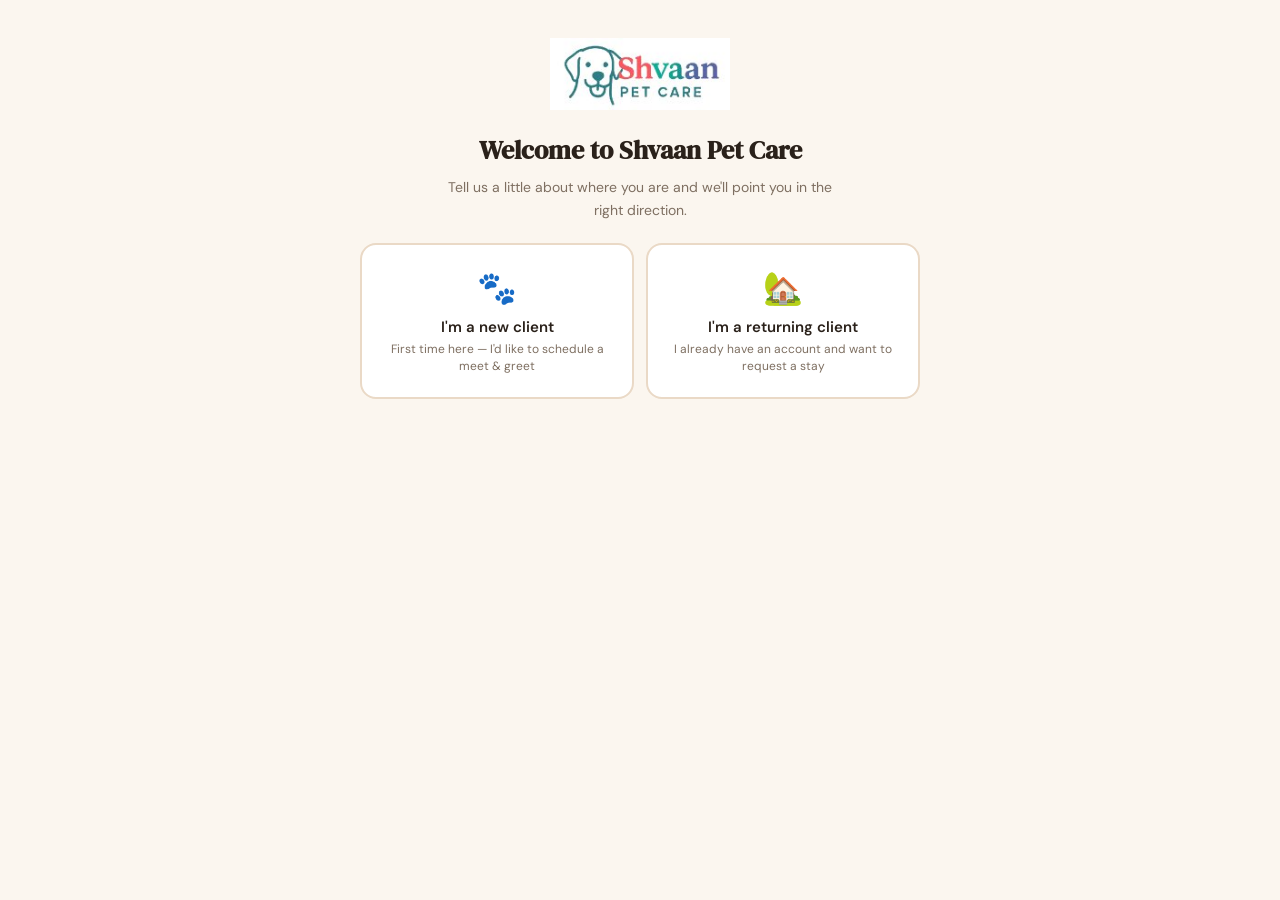
==== index.html @ 70e24903 "Add files via upload" ====
<!DOCTYPE html>
<html lang="en">
<head>
<meta charset="UTF-8">
<meta name="viewport" content="width=device-width, initial-scale=1.0, viewport-fit=cover">
<title>Get Started — Shvaan Pet Care</title>
<link rel="preconnect" href="https://fonts.googleapis.com">
<link rel="preconnect" href="https://fonts.gstatic.com" crossorigin>
<link href="https://fonts.googleapis.com/css2?family=DM+Serif+Display&family=DM+Sans:wght@300;400;500;600&display=swap" rel="stylesheet">
<style>
*,*::before,*::after{box-sizing:border-box;margin:0;padding:0}
:root{--cream:#FBF6EF;--crm:#F5ECE0;--crd:#EAD9C6;--br:#E07B2E;--bd:#C25E18;--ink:#2A211A;--inm:#4F4339;--inl:#7E6F61;--inf:#B3A595;--wh:#FFF;--dng:#D9534F;--fo:#2E8B82;--teal:#2E8B82;--teal-pale:#EAF4F3}
html{font-size:16px;-webkit-text-size-adjust:100%}
body{font-family:'DM Sans',sans-serif;background:var(--cream);color:var(--ink);line-height:1.6;min-height:100vh;padding:20px 16px 60px}
.wrap{max-width:560px;margin:0 auto}
.hero{text-align:center;padding:18px 0 22px}
.hero img{height:72px;width:auto;max-width:80%;object-fit:contain;margin-bottom:12px}
.hero h1{font-family:'DM Serif Display',serif;font-size:26px;color:var(--ink)}
.hero p{font-size:14px;color:var(--inl);margin-top:5px;max-width:400px;margin-left:auto;margin-right:auto}

/* path chooser */
.path-chooser{display:grid;grid-template-columns:1fr 1fr;gap:12px;margin-bottom:24px}
.path-btn{background:var(--wh);border:2px solid var(--crd);border-radius:16px;padding:22px 16px;cursor:pointer;text-align:center;font-family:'DM Sans',sans-serif;transition:border-color .15s,box-shadow .15s}
.path-btn:hover,.path-btn.active{border-color:var(--br);box-shadow:0 0 0 3px rgba(224,123,46,.15)}
.path-btn .pb-ico{font-size:32px;margin-bottom:8px}
.path-btn .pb-title{font-size:15px;font-weight:600;color:var(--ink);margin-bottom:4px}
.path-btn .pb-sub{font-size:12px;color:var(--inl);line-height:1.4}
@media(max-width:420px){.path-chooser{grid-template-columns:1fr}}

.panel{display:none}.panel.on{display:block}

/* notice box */
.notice{background:var(--teal-pale);border:1.5px solid var(--teal);border-radius:12px;padding:14px 16px;font-size:13px;color:var(--ink);margin-bottom:18px;line-height:1.5}
.notice strong{color:var(--teal)}
.notice a{color:var(--teal);font-weight:600}

.card{background:var(--wh);border:1px solid var(--crd);border-radius:20px;padding:22px;box-shadow:0 4px 16px rgba(42,33,26,.08);margin-bottom:14px}
.fd{display:flex;flex-direction:column;gap:5px;margin-bottom:14px}
.fd label{font-size:12px;font-weight:600;color:var(--inm)}
.req{color:var(--dng)}
.fd input,.fd select,.fd textarea{height:46px;padding:0 13px;border:1.5px solid var(--crd);border-radius:10px;background:var(--cream);color:var(--ink);font-size:16px;font-family:'DM Sans',sans-serif;outline:none;width:100%;-webkit-appearance:none}
.fd textarea{height:auto;padding:11px 13px;resize:vertical}
.fd input:focus,.fd select:focus,.fd textarea:focus{border-color:var(--br);box-shadow:0 0 0 3px rgba(224,123,46,.13);background:var(--wh)}
.g2{display:grid;grid-template-columns:1fr 1fr;gap:12px}
@media(max-width:480px){.g2{grid-template-columns:1fr}}
.btn{width:100%;height:50px;border:none;border-radius:12px;background:var(--br);color:#fff;font-size:16px;font-weight:600;font-family:'DM Sans',sans-serif;cursor:pointer;display:flex;align-items:center;justify-content:center;gap:8px}
.btn:active{background:var(--bd)}
.btn:disabled{opacity:.6}
.btn-teal{background:var(--teal)}
.btn-teal:active{background:#236b63}
.note{font-size:12px;color:var(--inf);text-align:center;margin-top:14px;line-height:1.5}
.ok{text-align:center;padding:40px 20px}
.ok .em{font-size:54px;margin-bottom:14px}
.ok h2{font-family:'DM Serif Display',serif;font-size:24px;color:var(--ink);margin-bottom:8px}
.ok p{font-size:14px;color:var(--inl);margin-bottom:20px}
.err{background:#FBEDEC;color:var(--dng);border:1px solid #EAB0AC;border-radius:10px;padding:10px 13px;font-size:13px;margin-bottom:14px;display:none}
.sec-title{font-size:11px;font-weight:600;text-transform:uppercase;letter-spacing:.06em;color:var(--inf);margin-bottom:12px}
.seg{display:flex;background:var(--crm);border:1.5px solid var(--crd);border-radius:14px;padding:4px;gap:4px;margin-bottom:14px}
.seg button{flex:1;padding:11px;border:none;background:none;border-radius:9px;font-size:15px;font-weight:500;color:var(--inl);cursor:pointer;font-family:'DM Sans',sans-serif}
.seg button.on{background:var(--wh);color:var(--bd);font-weight:600;box-shadow:0 1px 4px rgba(42,33,26,.1)}
.breed-wrap{position:relative}
.breed-dd{position:absolute;top:calc(100% + 4px);left:0;right:0;background:var(--wh);border:1.5px solid var(--crd);border-radius:10px;box-shadow:0 4px 16px rgba(42,33,26,.12);z-index:100;max-height:220px;overflow-y:auto;display:none}
.breed-opt{padding:10px 13px;font-size:15px;cursor:pointer;color:var(--ink)}
.breed-opt:hover,.breed-opt.focused{background:var(--crm);color:var(--bd)}
.back-link{display:inline-block;font-size:13px;color:var(--inl);margin-bottom:16px;cursor:pointer;text-decoration:none}
.back-link:hover{color:var(--br)}
</style>
</head>
<body>
<div class="wrap">
  <div class="hero">
    <a href="index.html"><img src="[data-uri]" alt="Shvaan Pet Care"></a>
    <h1>Welcome to Shvaan Pet Care</h1>
    <p>Tell us a little about where you are and we'll point you in the right direction.</p>
  </div>

  <!-- ── step 1: path chooser ── -->
  <div id="step-choose">
    <div class="path-chooser">
      <button class="path-btn" onclick="choosePath('new')">
        <div class="pb-ico">🐾</div>
        <div class="pb-title">I'm a new client</div>
        <div class="pb-sub">First time here — I'd like to schedule a meet &amp; greet</div>
      </button>
      <button class="path-btn" onclick="choosePath('returning')">
        <div class="pb-ico">🏡</div>
        <div class="pb-title">I'm a returning client</div>
        <div class="pb-sub">I already have an account and want to request a stay</div>
      </button>
    </div>
  </div>

  <!-- ── path A: new client → meet & greet form ── -->
  <div class="panel" id="panel-new">
    <a class="back-link" onclick="goBack()">← Back</a>
    <div class="card" id="mg-form-card">
      <div class="notice">
        <strong>👋 Great — let's set up a meet &amp; greet!</strong><br>
        A meet &amp; greet is a short, free visit where we get to know your dog, you can see our space, and we can make sure it's a great fit. We'll reach out within 24 hours to confirm a time.
      </div>
      <div class="err" id="mg-err"></div>
      <div class="sec-title">About Your Dog</div>
      <div class="g2">
        <div class="fd"><label>Dog's name <span class="req">*</span></label><input id="mg-dog" placeholder="Buddy"></div>
        <div class="fd"><label>Breed</label><div class="breed-wrap"><input id="mg-breed" placeholder="e.g. Golden Retriever" autocomplete="off" oninput="filterBreeds(this,'mg-breed-dd')" onkeydown="breedKey(event,'mg-breed-dd','mg-breed')"><div class="breed-dd" id="mg-breed-dd"></div></div></div>
      </div>
      <div class="g2">
        <div class="fd"><label>Age</label><input id="mg-age" placeholder="3 years"></div>
        <div class="fd"><label>Size</label>
          <select id="mg-size"><option value="">Select…</option><option>Small (under 20 lbs)</option><option>Medium (20–50 lbs)</option><option>Large (50–90 lbs)</option><option>Extra large (90+ lbs)</option></select>
        </div>
      </div>
      <div class="fd"><label>Temperament / anything we should know</label><textarea id="mg-temp" rows="2" placeholder="e.g. Friendly with other dogs, nervous around strangers, pulls on lead…"></textarea></div>
      <div class="sec-title">Your Contact Details</div>
      <div class="fd"><label>Your name <span class="req">*</span></label><input id="mg-owner" placeholder="Sarah Johnson"></div>
      <div class="g2">
        <div class="fd"><label>Phone <span class="req">*</span></label><input id="mg-phone" type="tel" placeholder="(512) 555-0000"></div>
        <div class="fd"><label>Email <span class="req">*</span></label><input id="mg-email" type="email" placeholder="you@email.com"></div>
      </div>
      <div class="sec-title">Service Interest</div>
      <div class="seg"><button type="button" class="on" id="mg-seg-boarding" onclick="setMgSvc('boarding')">🏡 Boarding</button><button type="button" id="mg-seg-daycare" onclick="setMgSvc('daycare')">☀️ Day Care</button><button type="button" id="mg-seg-both" onclick="setMgSvc('both')">Both</button></div>
      <div class="fd"><label>Anything else you'd like us to know?</label><textarea id="mg-notes" rows="2" placeholder="Medications, dietary needs, previous boarding experience…"></textarea></div>
      <button class="btn" id="mg-submit" onclick="submitMG()">
        <svg viewBox="0 0 24 24" fill="none" stroke="currentColor" stroke-width="2" style="width:18px;height:18px"><path d="M22 2L11 13M22 2l-7 20-4-9-9-4 20-7z"/></svg>
        Request Meet &amp; Greet
      </button>
      <div class="note">We'll be in touch within 24 hours to confirm a time. No commitment required.</div>
    </div>
    <div class="card ok" id="mg-ok" style="display:none">
      <div class="em">🐾</div>
      <h2>Meet &amp; greet requested!</h2>
      <p>Thanks! We've received your request and will reach out within 24 hours to arrange a time. We can't wait to meet your pup.</p>
      <a class="btn" href="index.html" style="text-decoration:none">Back to home</a>
    </div>
  </div>

  <!-- ── path B: returning client → login gate ── -->
  <div class="panel" id="panel-returning">
    <a class="back-link" onclick="goBack()">← Back</a>
    <div class="card">
      <div class="notice">
        <strong>🔒 Reservations are made through the client portal.</strong><br>
        Log in to your account to request boarding or day care. If you don't have a dog profile set up yet, you'll need to <strong>add your dog first</strong> before submitting a reservation request — this ensures we have everything we need to take great care of your pup.
      </div>
      <a class="btn btn-teal" href="app.html" style="text-decoration:none;margin-bottom:12px">
        <svg viewBox="0 0 24 24" fill="none" stroke="currentColor" stroke-width="2" style="width:18px;height:18px"><path d="M15 3h4a2 2 0 0 1 2 2v14a2 2 0 0 1-2 2h-4"/><polyline points="10 17 15 12 10 7"/><line x1="15" y1="12" x2="3" y2="12"/></svg>
        Log In to Client Portal
      </a>
      <div class="note">Once logged in: go to <strong>Dogs</strong> to add or check your dog's profile, then visit <strong>Reservations</strong> to submit a request.</div>
    </div>
    <div class="card" style="background:var(--crm);border-color:var(--crd)">
      <div style="font-size:13px;color:var(--inl);line-height:1.6">
        <strong style="display:block;margin-bottom:6px;color:var(--inm)">Why do I need a dog profile first?</strong>
        Your dog's profile stores their breed, vaccination records, feeding routine, and any special care notes. This means every member of our team knows exactly how to care for your dog before they even arrive — and we can calculate accurate pricing for your stay.
      </div>
    </div>
  </div>

</div>
<script>
const SB='https://xtvyyszobucmaktpulxt.supabase.co',SK='sb_publishable_yz_iycmCCjIld2KoB_SNDg_TLHYHdhv';
let mgSvc='boarding';
function choosePath(p){
  document.getElementById('step-choose').style.display='none';
  document.querySelectorAll('.path-btn').forEach(b=>b.classList.remove('active'));
  document.getElementById('panel-new').classList.toggle('on', p==='new');
  document.getElementById('panel-returning').classList.toggle('on', p==='returning');
  window.scrollTo({top:0,behavior:'smooth'});
}
function goBack(){
  document.getElementById('step-choose').style.display='block';
  document.getElementById('panel-new').classList.remove('on');
  document.getElementById('panel-returning').classList.remove('on');
  window.scrollTo({top:0,behavior:'smooth'});
}
function setMgSvc(s){mgSvc=s;['boarding','daycare','both'].forEach(k=>document.getElementById('mg-seg-'+k).classList.toggle('on',k===s));}
function showErr(id,m){const e=document.getElementById(id);e.textContent=m;e.style.display='block';e.scrollIntoView({behavior:'smooth',block:'center'});}
async function submitMG(){
  const dog=document.getElementById('mg-dog').value.trim();
  const owner=document.getElementById('mg-owner').value.trim();
  const phone=document.getElementById('mg-phone').value.trim();
  const email=document.getElementById('mg-email').value.trim();
  document.getElementById('mg-err').style.display='none';
  if(!dog||!owner||!phone||!email){showErr('mg-err',"Please fill in your dog's name, your name, phone, and email.");return;}
  const btn=document.getElementById('mg-submit');btn.disabled=true;btn.textContent='Sending…';
  const rec={
    id:Date.now().toString()+Math.random().toString(36).slice(2),
    dog_id:null,
    dog_name:dog,
    owner_name:owner,
    service:'meet_and_greet',
    checkin:new Date().toISOString(),
    checkout:new Date().toISOString(),
    notes:['Breed: '+(document.getElementById('mg-breed').value||'—'),'Age: '+(document.getElementById('mg-age').value||'—'),'Size: '+(document.getElementById('mg-size').value||'—'),'Temperament: '+(document.getElementById('mg-temp').value||'—'),'Email: '+email,'Phone: '+phone,'Service interest: '+mgSvc,document.getElementById('mg-notes').value].filter(x=>x&&!x.endsWith('—')&&!x.endsWith(': ')).join(' | '),
    status:'pending',
    created_at:new Date().toISOString(),
    source:'meet_greet'
  };
  try{
    const res=await fetch(SB+'/rest/v1/requests',{method:'POST',headers:{'apikey':SK,'Authorization':'Bearer '+SK,'Content-Type':'application/json'},body:JSON.stringify(rec)});
    if(!res.ok){const t=await res.text();throw new Error(t||'Submission failed');}
    document.getElementById('mg-form-card').style.display='none';
    document.getElementById('mg-ok').style.display='block';
    window.scrollTo({top:0,behavior:'smooth'});
  }catch(e){btn.disabled=false;btn.innerHTML='Request Meet &amp; Greet';showErr('mg-err','Sorry, something went wrong: '+e.message+'. Please call us instead.');}
}
const BREEDS=['Affenpinscher','Afghan Hound','Airedale Terrier','Akita','Alaskan Malamute','American Bulldog','American Eskimo Dog','American Pitbull Terrier','American Staffordshire Terrier','Anatolian Shepherd','Australian Cattle Dog','Australian Shepherd','Australian Terrier','Basenji','Basset Hound','Beagle','Bearded Collie','Belgian Malinois','Belgian Sheepdog','Belgian Tervuren','Bernese Mountain Dog','Bichon Frise','Border Collie','Border Terrier','Borzoi','Boston Terrier','Boxer','Brittany','Brussels Griffon','Bull Terrier','Bulldog','Bullmastiff','Cairn Terrier','Cane Corso','Cardigan Welsh Corgi','Cavalier King Charles Spaniel','Chesapeake Bay Retriever','Chihuahua','Chinese Crested','Chinese Shar-Pei','Chow Chow','Cocker Spaniel','Collie','Dachshund','Dalmatian','Doberman Pinscher','French Bulldog','German Shepherd','German Shorthaired Pointer','Golden Retriever','Great Dane','Great Pyrenees','Greyhound','Havanese','Irish Setter','Italian Greyhound','Jack Russell Terrier','Labrador Retriever','Lhasa Apso','Maltese','Mastiff','Miniature Pinscher','Miniature Schnauzer','Mixed Breed','Newfoundland','Old English Sheepdog','Papillon','Pekingese','Pembroke Welsh Corgi','Pomeranian','Poodle (Miniature)','Poodle (Standard)','Poodle (Toy)','Portuguese Water Dog','Pug','Rhodesian Ridgeback','Rottweiler','Saint Bernard','Samoyed','Scottish Terrier','Shetland Sheepdog','Shiba Inu','Shih Tzu','Siberian Husky','Staffordshire Bull Terrier','Vizsla','Weimaraner','West Highland White Terrier','Whippet','Yorkshire Terrier'];
let breedFocusIdx=-1;
function filterBreeds(inp,ddId){
  const q=inp.value.toLowerCase().trim(),dd=document.getElementById(ddId);
  breedFocusIdx=-1;
  if(!q){dd.style.display='none';return;}
  const m=BREEDS.filter(b=>b.toLowerCase().includes(q)).slice(0,10);
  if(!m.length){dd.style.display='none';return;}
  dd.innerHTML=m.map((b,i)=>`<div class="breed-opt" data-idx="${i}" onclick="selectBreed('${b.replace(/'/g,"\\'")}','mg-breed','${ddId}')">${b}</div>`).join('');
  dd.style.display='block';
}
function selectBreed(b,inputId,ddId){document.getElementById(inputId).value=b;document.getElementById(ddId).style.display='none';breedFocusIdx=-1;}
function breedKey(e,ddId,inputId){
  const dd=document.getElementById(ddId),opts=dd.querySelectorAll('.breed-opt');
  if(!opts.length)return;
  if(e.key==='ArrowDown'){e.preventDefault();breedFocusIdx=Math.min(breedFocusIdx+1,opts.length-1);}
  else if(e.key==='ArrowUp'){e.preventDefault();breedFocusIdx=Math.max(breedFocusIdx-1,0);}
  else if(e.key==='Enter'&&breedFocusIdx>=0){e.preventDefault();opts[breedFocusIdx].click();return;}
  else if(e.key==='Escape'){dd.style.display='none';return;}
  opts.forEach((o,i)=>o.classList.toggle('focused',i===breedFocusIdx));
  if(breedFocusIdx>=0)opts[breedFocusIdx].scrollIntoView({block:'nearest'});
}
document.addEventListener('click',e=>{if(!e.target.closest('.breed-wrap')){const d=document.getElementById('mg-breed-dd');if(d)d.style.display='none';}});
</script>
</body>
</html>
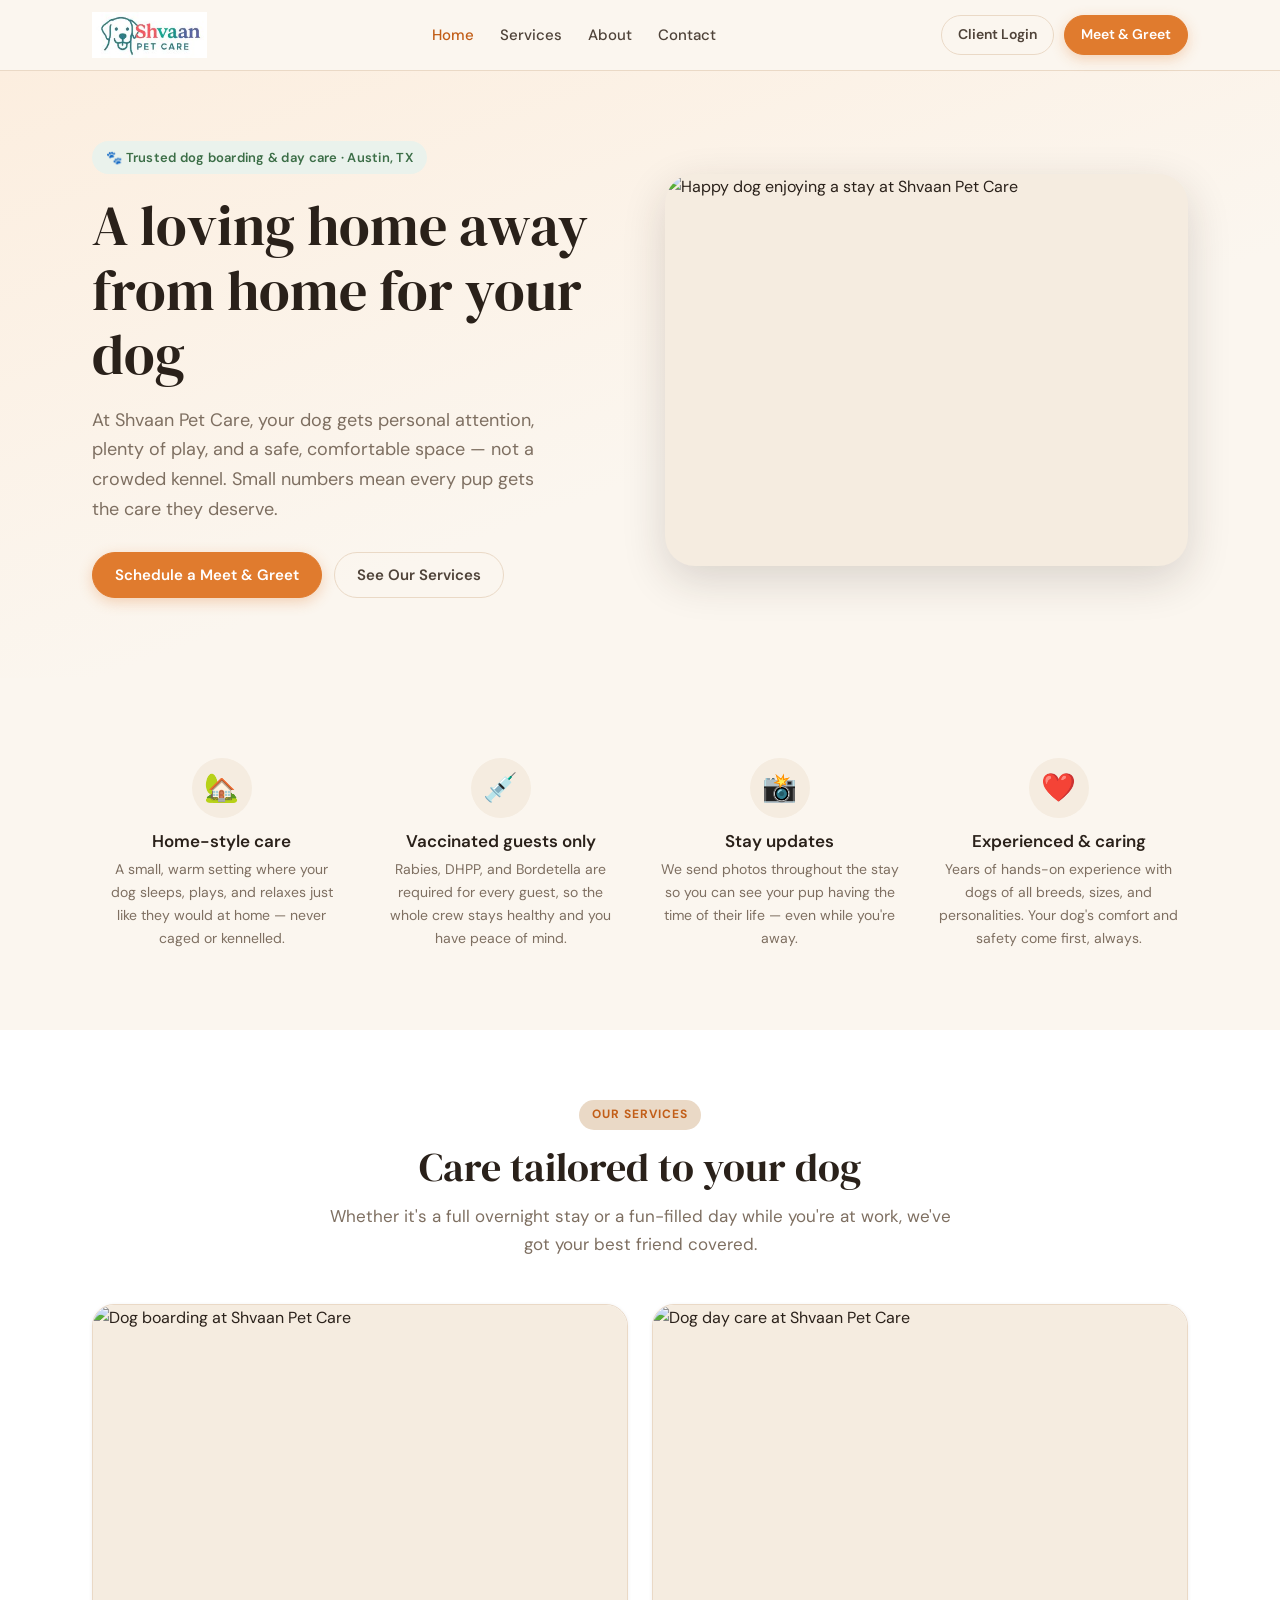
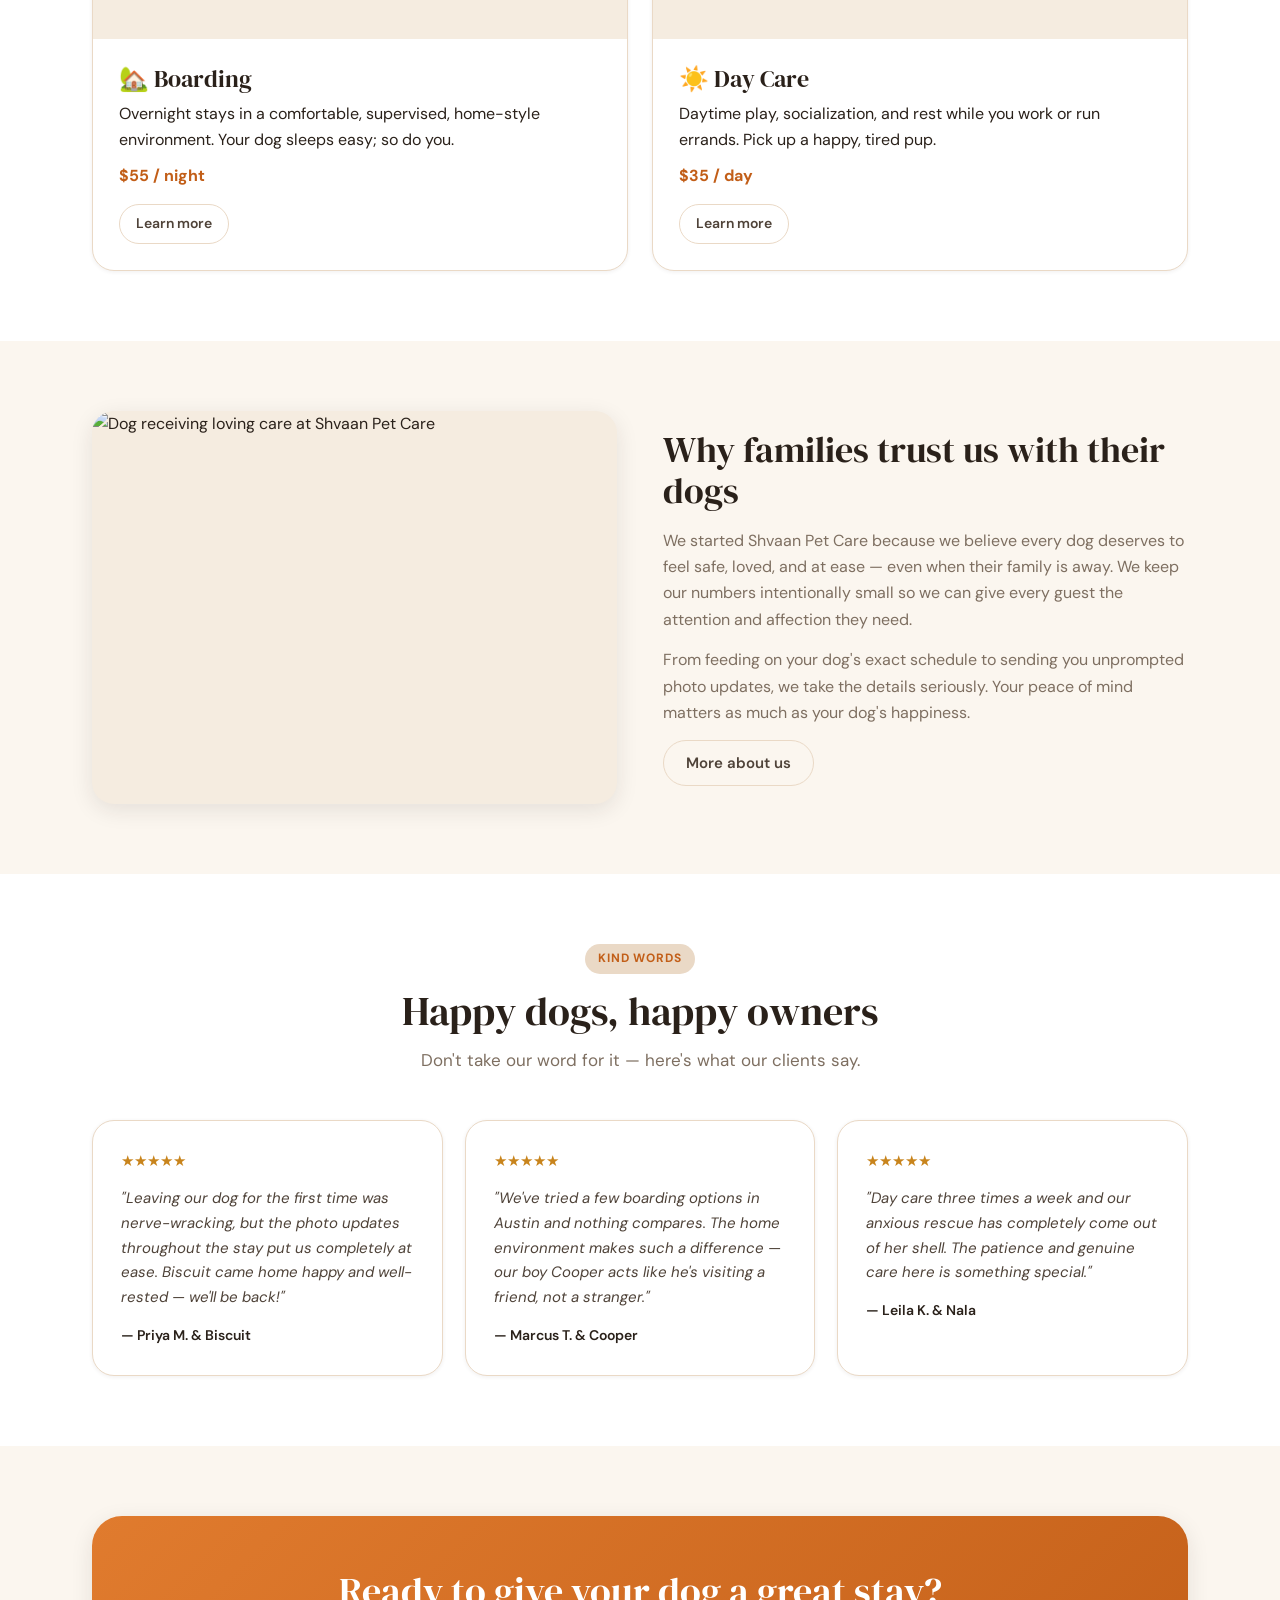
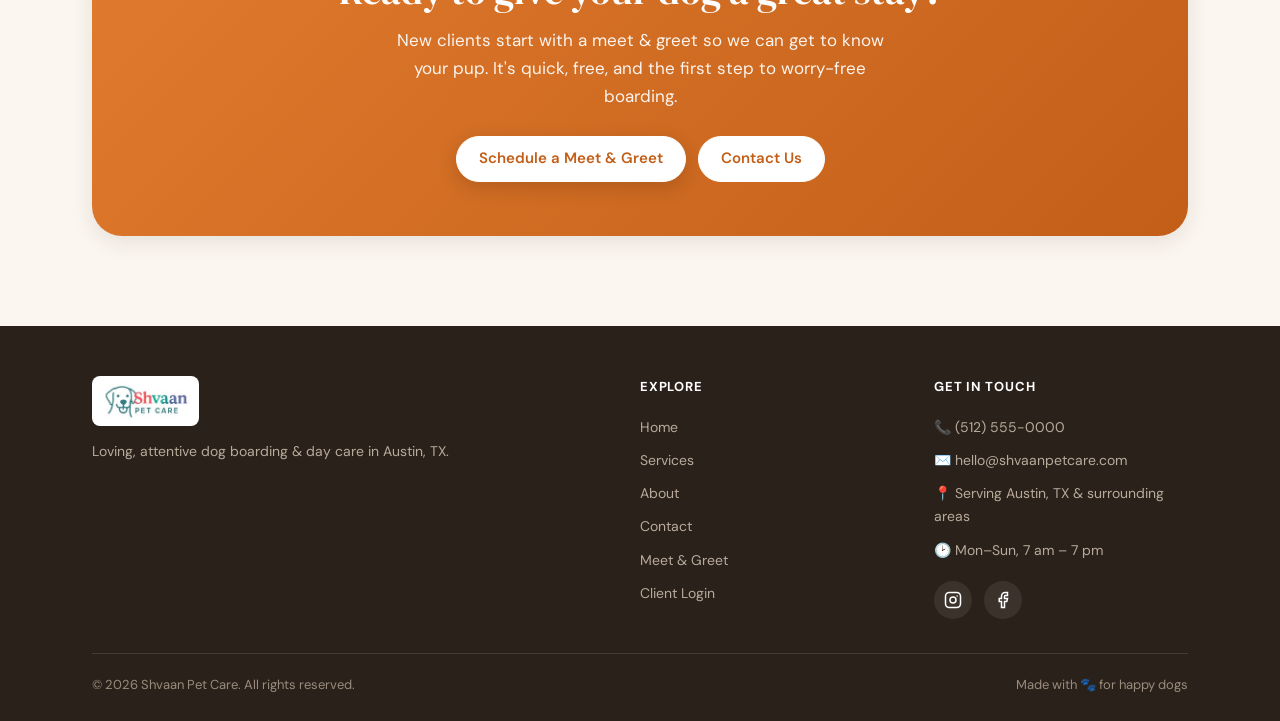
==== commit 87966771: "Add files via upload" ====
--- a/index.html
+++ b/index.html
@@ -1,232 +1,141 @@
 <!DOCTYPE html>
 <html lang="en">
 <head>
+<title>Shvaan Pet Care — Loving Dog Boarding &amp; Day Care in Austin, TX</title>
+<meta name="description" content="Small-setting dog boarding and day care in Austin, TX. Safe, attentive, home-style care where your dog is treated like family.">
 <meta charset="UTF-8">
-<meta name="viewport" content="width=device-width, initial-scale=1.0, viewport-fit=cover">
-<title>Get Started — Shvaan Pet Care</title>
-<link rel="preconnect" href="https://fonts.googleapis.com">
-<link rel="preconnect" href="https://fonts.gstatic.com" crossorigin>
-<link href="https://fonts.googleapis.com/css2?family=DM+Serif+Display&family=DM+Sans:wght@300;400;500;600&display=swap" rel="stylesheet">
-<style>
-*,*::before,*::after{box-sizing:border-box;margin:0;padding:0}
-:root{--cream:#FBF6EF;--crm:#F5ECE0;--crd:#EAD9C6;--br:#E07B2E;--bd:#C25E18;--ink:#2A211A;--inm:#4F4339;--inl:#7E6F61;--inf:#B3A595;--wh:#FFF;--dng:#D9534F;--fo:#2E8B82;--teal:#2E8B82;--teal-pale:#EAF4F3}
-html{font-size:16px;-webkit-text-size-adjust:100%}
-body{font-family:'DM Sans',sans-serif;background:var(--cream);color:var(--ink);line-height:1.6;min-height:100vh;padding:20px 16px 60px}
-.wrap{max-width:560px;margin:0 auto}
-.hero{text-align:center;padding:18px 0 22px}
-.hero img{height:72px;width:auto;max-width:80%;object-fit:contain;margin-bottom:12px}
-.hero h1{font-family:'DM Serif Display',serif;font-size:26px;color:var(--ink)}
-.hero p{font-size:14px;color:var(--inl);margin-top:5px;max-width:400px;margin-left:auto;margin-right:auto}
-
-/* path chooser */
-.path-chooser{display:grid;grid-template-columns:1fr 1fr;gap:12px;margin-bottom:24px}
-.path-btn{background:var(--wh);border:2px solid var(--crd);border-radius:16px;padding:22px 16px;cursor:pointer;text-align:center;font-family:'DM Sans',sans-serif;transition:border-color .15s,box-shadow .15s}
-.path-btn:hover,.path-btn.active{border-color:var(--br);box-shadow:0 0 0 3px rgba(224,123,46,.15)}
-.path-btn .pb-ico{font-size:32px;margin-bottom:8px}
-.path-btn .pb-title{font-size:15px;font-weight:600;color:var(--ink);margin-bottom:4px}
-.path-btn .pb-sub{font-size:12px;color:var(--inl);line-height:1.4}
-@media(max-width:420px){.path-chooser{grid-template-columns:1fr}}
-
-.panel{display:none}.panel.on{display:block}
-
-/* notice box */
-.notice{background:var(--teal-pale);border:1.5px solid var(--teal);border-radius:12px;padding:14px 16px;font-size:13px;color:var(--ink);margin-bottom:18px;line-height:1.5}
-.notice strong{color:var(--teal)}
-.notice a{color:var(--teal);font-weight:600}
-
-.card{background:var(--wh);border:1px solid var(--crd);border-radius:20px;padding:22px;box-shadow:0 4px 16px rgba(42,33,26,.08);margin-bottom:14px}
-.fd{display:flex;flex-direction:column;gap:5px;margin-bottom:14px}
-.fd label{font-size:12px;font-weight:600;color:var(--inm)}
-.req{color:var(--dng)}
-.fd input,.fd select,.fd textarea{height:46px;padding:0 13px;border:1.5px solid var(--crd);border-radius:10px;background:var(--cream);color:var(--ink);font-size:16px;font-family:'DM Sans',sans-serif;outline:none;width:100%;-webkit-appearance:none}
-.fd textarea{height:auto;padding:11px 13px;resize:vertical}
-.fd input:focus,.fd select:focus,.fd textarea:focus{border-color:var(--br);box-shadow:0 0 0 3px rgba(224,123,46,.13);background:var(--wh)}
-.g2{display:grid;grid-template-columns:1fr 1fr;gap:12px}
-@media(max-width:480px){.g2{grid-template-columns:1fr}}
-.btn{width:100%;height:50px;border:none;border-radius:12px;background:var(--br);color:#fff;font-size:16px;font-weight:600;font-family:'DM Sans',sans-serif;cursor:pointer;display:flex;align-items:center;justify-content:center;gap:8px}
-.btn:active{background:var(--bd)}
-.btn:disabled{opacity:.6}
-.btn-teal{background:var(--teal)}
-.btn-teal:active{background:#236b63}
-.note{font-size:12px;color:var(--inf);text-align:center;margin-top:14px;line-height:1.5}
-.ok{text-align:center;padding:40px 20px}
-.ok .em{font-size:54px;margin-bottom:14px}
-.ok h2{font-family:'DM Serif Display',serif;font-size:24px;color:var(--ink);margin-bottom:8px}
-.ok p{font-size:14px;color:var(--inl);margin-bottom:20px}
-.err{background:#FBEDEC;color:var(--dng);border:1px solid #EAB0AC;border-radius:10px;padding:10px 13px;font-size:13px;margin-bottom:14px;display:none}
-.sec-title{font-size:11px;font-weight:600;text-transform:uppercase;letter-spacing:.06em;color:var(--inf);margin-bottom:12px}
-.seg{display:flex;background:var(--crm);border:1.5px solid var(--crd);border-radius:14px;padding:4px;gap:4px;margin-bottom:14px}
-.seg button{flex:1;padding:11px;border:none;background:none;border-radius:9px;font-size:15px;font-weight:500;color:var(--inl);cursor:pointer;font-family:'DM Sans',sans-serif}
-.seg button.on{background:var(--wh);color:var(--bd);font-weight:600;box-shadow:0 1px 4px rgba(42,33,26,.1)}
-.breed-wrap{position:relative}
-.breed-dd{position:absolute;top:calc(100% + 4px);left:0;right:0;background:var(--wh);border:1.5px solid var(--crd);border-radius:10px;box-shadow:0 4px 16px rgba(42,33,26,.12);z-index:100;max-height:220px;overflow-y:auto;display:none}
-.breed-opt{padding:10px 13px;font-size:15px;cursor:pointer;color:var(--ink)}
-.breed-opt:hover,.breed-opt.focused{background:var(--crm);color:var(--bd)}
-.back-link{display:inline-block;font-size:13px;color:var(--inl);margin-bottom:16px;cursor:pointer;text-decoration:none}
-.back-link:hover{color:var(--br)}
-</style>
+<meta name="viewport" content="width=device-width, initial-scale=1.0">
+<link rel="preconnect" href="https://fonts.googleapis.com"><link rel="preconnect" href="https://fonts.gstatic.com" crossorigin>
+<link href="https://fonts.googleapis.com/css2?family=DM+Serif+Display&family=DM+Sans:wght@400;500;600;700&display=swap" rel="stylesheet">
+<link rel="stylesheet" href="site.css">
 </head>
 <body>
-<div class="wrap">
-  <div class="hero">
-    <a href="index.html"><img src="[data-uri]" alt="Shvaan Pet Care"></a>
-    <h1>Welcome to Shvaan Pet Care</h1>
-    <p>Tell us a little about where you are and we'll point you in the right direction.</p>
-  </div>
-
-  <!-- ── step 1: path chooser ── -->
-  <div id="step-choose">
-    <div class="path-chooser">
-      <button class="path-btn" onclick="choosePath('new')">
-        <div class="pb-ico">🐾</div>
-        <div class="pb-title">I'm a new client</div>
-        <div class="pb-sub">First time here — I'd like to schedule a meet &amp; greet</div>
-      </button>
-      <button class="path-btn" onclick="choosePath('returning')">
-        <div class="pb-ico">🏡</div>
-        <div class="pb-title">I'm a returning client</div>
-        <div class="pb-sub">I already have an account and want to request a stay</div>
-      </button>
+<header class="site">
+  <div class="wrap nav">
+    <a class="nav-logo" href="index.html"><img src="[data-uri]" alt="Shvaan Pet Care"></a>
+    <nav class="nav-links"><a href="index.html" class="active">Home</a><a href="services.html">Services</a><a href="about.html">About</a><a href="contact.html">Contact</a></nav>
+    <div class="nav-cta">
+      <a class="btn btn-ghost btn-sm" href="app.html">Client Login</a>
+      <a class="btn btn-primary btn-sm" href="book.html">Meet &amp; Greet</a>
+      <button class="menu-toggle" onclick="document.getElementById('mm').classList.toggle('open')" aria-label="Menu"><svg viewBox="0 0 24 24" fill="none" stroke="currentColor" stroke-width="2"><line x1="3" y1="6" x2="21" y2="6"/><line x1="3" y1="12" x2="21" y2="12"/><line x1="3" y1="18" x2="21" y2="18"/></svg></button>
     </div>
   </div>
+  <div class="mobile-menu" id="mm">
+    <a href="index.html">Home</a><a href="services.html">Services</a><a href="about.html">About</a><a href="contact.html">Contact</a>
+    <a class="btn btn-ghost" href="app.html">Client Login</a>
+    <a class="btn btn-primary" href="book.html">Meet &amp; Greet</a>
+  </div>
+</header>
 
-  <!-- ── path A: new client → meet & greet form ── -->
-  <div class="panel" id="panel-new">
-    <a class="back-link" onclick="goBack()">← Back</a>
-    <div class="card" id="mg-form-card">
-      <div class="notice">
-        <strong>👋 Great — let's set up a meet &amp; greet!</strong><br>
-        A meet &amp; greet is a short, free visit where we get to know your dog, you can see our space, and we can make sure it's a great fit. We'll reach out within 24 hours to confirm a time.
+<section class="hero">
+  <div class="wrap hero-grid">
+    <div class="hero-text">
+      <span class="tag">🐾 Trusted dog boarding &amp; day care · Austin, TX</span>
+      <h1>A loving home away from home for your dog</h1>
+      <p class="lead">At Shvaan Pet Care, your dog gets personal attention, plenty of play, and a safe, comfortable space — not a crowded kennel. Small numbers mean every pup gets the care they deserve.</p>
+      <div style="display:flex;gap:12px;flex-wrap:wrap;margin-top:8px">
+        <a class="btn btn-primary" href="book.html">Schedule a Meet &amp; Greet</a>
+        <a class="btn btn-ghost" href="services.html">See Our Services</a>
       </div>
-      <div class="err" id="mg-err"></div>
-      <div class="sec-title">About Your Dog</div>
-      <div class="g2">
-        <div class="fd"><label>Dog's name <span class="req">*</span></label><input id="mg-dog" placeholder="Buddy"></div>
-        <div class="fd"><label>Breed</label><div class="breed-wrap"><input id="mg-breed" placeholder="e.g. Golden Retriever" autocomplete="off" oninput="filterBreeds(this,'mg-breed-dd')" onkeydown="breedKey(event,'mg-breed-dd','mg-breed')"><div class="breed-dd" id="mg-breed-dd"></div></div></div>
-      </div>
-      <div class="g2">
-        <div class="fd"><label>Age</label><input id="mg-age" placeholder="3 years"></div>
-        <div class="fd"><label>Size</label>
-          <select id="mg-size"><option value="">Select…</option><option>Small (under 20 lbs)</option><option>Medium (20–50 lbs)</option><option>Large (50–90 lbs)</option><option>Extra large (90+ lbs)</option></select>
-        </div>
-      </div>
-      <div class="fd"><label>Temperament / anything we should know</label><textarea id="mg-temp" rows="2" placeholder="e.g. Friendly with other dogs, nervous around strangers, pulls on lead…"></textarea></div>
-      <div class="sec-title">Your Contact Details</div>
-      <div class="fd"><label>Your name <span class="req">*</span></label><input id="mg-owner" placeholder="Sarah Johnson"></div>
-      <div class="g2">
-        <div class="fd"><label>Phone <span class="req">*</span></label><input id="mg-phone" type="tel" placeholder="(512) 555-0000"></div>
-        <div class="fd"><label>Email <span class="req">*</span></label><input id="mg-email" type="email" placeholder="you@email.com"></div>
-      </div>
-      <div class="sec-title">Service Interest</div>
-      <div class="seg"><button type="button" class="on" id="mg-seg-boarding" onclick="setMgSvc('boarding')">🏡 Boarding</button><button type="button" id="mg-seg-daycare" onclick="setMgSvc('daycare')">☀️ Day Care</button><button type="button" id="mg-seg-both" onclick="setMgSvc('both')">Both</button></div>
-      <div class="fd"><label>Anything else you'd like us to know?</label><textarea id="mg-notes" rows="2" placeholder="Medications, dietary needs, previous boarding experience…"></textarea></div>
-      <button class="btn" id="mg-submit" onclick="submitMG()">
-        <svg viewBox="0 0 24 24" fill="none" stroke="currentColor" stroke-width="2" style="width:18px;height:18px"><path d="M22 2L11 13M22 2l-7 20-4-9-9-4 20-7z"/></svg>
-        Request Meet &amp; Greet
-      </button>
-      <div class="note">We'll be in touch within 24 hours to confirm a time. No commitment required.</div>
     </div>
-    <div class="card ok" id="mg-ok" style="display:none">
-      <div class="em">🐾</div>
-      <h2>Meet &amp; greet requested!</h2>
-      <p>Thanks! We've received your request and will reach out within 24 hours to arrange a time. We can't wait to meet your pup.</p>
-      <a class="btn" href="index.html" style="text-decoration:none">Back to home</a>
+    <div class="hero-photo"><img src="https://images.unsplash.com/photo-1587300003388-59208cc962cb?w=900&q=80&fit=crop" alt="Happy dog enjoying a stay at Shvaan Pet Care" style="width:100%;height:100%;object-fit:cover;border-radius:var(--r3)"></div>
+  </div>
+</section>
+
+<section>
+  <div class="wrap">
+    <div class="values">
+      <div class="value"><div class="vico">🏡</div><h3>Home-style care</h3><p>A small, warm setting where your dog sleeps, plays, and relaxes just like they would at home — never caged or kennelled.</p></div>
+      <div class="value"><div class="vico">💉</div><h3>Vaccinated guests only</h3><p>Rabies, DHPP, and Bordetella are required for every guest, so the whole crew stays healthy and you have peace of mind.</p></div>
+      <div class="value"><div class="vico">📸</div><h3>Stay updates</h3><p>We send photos throughout the stay so you can see your pup having the time of their life — even while you're away.</p></div>
+      <div class="value"><div class="vico">❤️</div><h3>Experienced &amp; caring</h3><p>Years of hands-on experience with dogs of all breeds, sizes, and personalities. Your dog's comfort and safety come first, always.</p></div>
     </div>
   </div>
+</section>
 
-  <!-- ── path B: returning client → login gate ── -->
-  <div class="panel" id="panel-returning">
-    <a class="back-link" onclick="goBack()">← Back</a>
-    <div class="card">
-      <div class="notice">
-        <strong>🔒 Reservations are made through the client portal.</strong><br>
-        Log in to your account to request boarding or day care. If you don't have a dog profile set up yet, you'll need to <strong>add your dog first</strong> before submitting a reservation request — this ensures we have everything we need to take great care of your pup.
-      </div>
-      <a class="btn btn-teal" href="app.html" style="text-decoration:none;margin-bottom:12px">
-        <svg viewBox="0 0 24 24" fill="none" stroke="currentColor" stroke-width="2" style="width:18px;height:18px"><path d="M15 3h4a2 2 0 0 1 2 2v14a2 2 0 0 1-2 2h-4"/><polyline points="10 17 15 12 10 7"/><line x1="15" y1="12" x2="3" y2="12"/></svg>
-        Log In to Client Portal
-      </a>
-      <div class="note">Once logged in: go to <strong>Dogs</strong> to add or check your dog's profile, then visit <strong>Reservations</strong> to submit a request.</div>
+<section class="alt">
+  <div class="wrap">
+    <div class="section-head"><span class="tag">Our Services</span><h2>Care tailored to your dog</h2><p>Whether it's a full overnight stay or a fun-filled day while you're at work, we've got your best friend covered.</p></div>
+    <div class="cards">
+      <div class="card"><div class="card-photo"><img src="https://images.unsplash.com/photo-1548199973-03cce0bbc87b?w=700&q=80&fit=crop" alt="Dog boarding at Shvaan Pet Care" style="width:100%;height:100%;object-fit:cover"></div><div class="card-body"><h3>🏡 Boarding</h3><p>Overnight stays in a comfortable, supervised, home-style environment. Your dog sleeps easy; so do you.</p><div class="price">$55 / night</div><a class="btn btn-ghost btn-sm" href="services.html">Learn more</a></div></div>
+      <div class="card"><div class="card-photo"><img src="https://images.unsplash.com/photo-1601758125946-6ec2ef64daf8?w=700&q=80&fit=crop" alt="Dog day care at Shvaan Pet Care" style="width:100%;height:100%;object-fit:cover"></div><div class="card-body"><h3>☀️ Day Care</h3><p>Daytime play, socialization, and rest while you work or run errands. Pick up a happy, tired pup.</p><div class="price">$35 / day</div><a class="btn btn-ghost btn-sm" href="services.html">Learn more</a></div></div>
     </div>
-    <div class="card" style="background:var(--crm);border-color:var(--crd)">
-      <div style="font-size:13px;color:var(--inl);line-height:1.6">
-        <strong style="display:block;margin-bottom:6px;color:var(--inm)">Why do I need a dog profile first?</strong>
-        Your dog's profile stores their breed, vaccination records, feeding routine, and any special care notes. This means every member of our team knows exactly how to care for your dog before they even arrive — and we can calculate accurate pricing for your stay.
+  </div>
+</section>
+
+<section>
+  <div class="wrap">
+    <div class="split">
+      <div class="split-photo"><img src="https://images.unsplash.com/photo-1544568100-847a948585b9?w=800&q=80&fit=crop" alt="Dog receiving loving care at Shvaan Pet Care" style="width:100%;height:100%;object-fit:cover;border-radius:var(--r3)"></div>
+      <div class="split-text">
+        <h2>Why families trust us with their dogs</h2>
+        <p>We started Shvaan Pet Care because we believe every dog deserves to feel safe, loved, and at ease — even when their family is away. We keep our numbers intentionally small so we can give every guest the attention and affection they need.</p>
+        <p>From feeding on your dog's exact schedule to sending you unprompted photo updates, we take the details seriously. Your peace of mind matters as much as your dog's happiness.</p>
+        <a class="btn btn-ghost" href="about.html">More about us</a>
       </div>
     </div>
   </div>
+</section>
 
-</div>
-<script>
-const SB='https://xtvyyszobucmaktpulxt.supabase.co',SK='sb_publishable_yz_iycmCCjIld2KoB_SNDg_TLHYHdhv';
-let mgSvc='boarding';
-function choosePath(p){
-  document.getElementById('step-choose').style.display='none';
-  document.querySelectorAll('.path-btn').forEach(b=>b.classList.remove('active'));
-  document.getElementById('panel-new').classList.toggle('on', p==='new');
-  document.getElementById('panel-returning').classList.toggle('on', p==='returning');
-  window.scrollTo({top:0,behavior:'smooth'});
-}
-function goBack(){
-  document.getElementById('step-choose').style.display='block';
-  document.getElementById('panel-new').classList.remove('on');
-  document.getElementById('panel-returning').classList.remove('on');
-  window.scrollTo({top:0,behavior:'smooth'});
-}
-function setMgSvc(s){mgSvc=s;['boarding','daycare','both'].forEach(k=>document.getElementById('mg-seg-'+k).classList.toggle('on',k===s));}
-function showErr(id,m){const e=document.getElementById(id);e.textContent=m;e.style.display='block';e.scrollIntoView({behavior:'smooth',block:'center'});}
-async function submitMG(){
-  const dog=document.getElementById('mg-dog').value.trim();
-  const owner=document.getElementById('mg-owner').value.trim();
-  const phone=document.getElementById('mg-phone').value.trim();
-  const email=document.getElementById('mg-email').value.trim();
-  document.getElementById('mg-err').style.display='none';
-  if(!dog||!owner||!phone||!email){showErr('mg-err',"Please fill in your dog's name, your name, phone, and email.");return;}
-  const btn=document.getElementById('mg-submit');btn.disabled=true;btn.textContent='Sending…';
-  const rec={
-    id:Date.now().toString()+Math.random().toString(36).slice(2),
-    dog_id:null,
-    dog_name:dog,
-    owner_name:owner,
-    service:'meet_and_greet',
-    checkin:new Date().toISOString(),
-    checkout:new Date().toISOString(),
-    notes:['Breed: '+(document.getElementById('mg-breed').value||'—'),'Age: '+(document.getElementById('mg-age').value||'—'),'Size: '+(document.getElementById('mg-size').value||'—'),'Temperament: '+(document.getElementById('mg-temp').value||'—'),'Email: '+email,'Phone: '+phone,'Service interest: '+mgSvc,document.getElementById('mg-notes').value].filter(x=>x&&!x.endsWith('—')&&!x.endsWith(': ')).join(' | '),
-    status:'pending',
-    created_at:new Date().toISOString(),
-    source:'meet_greet'
-  };
-  try{
-    const res=await fetch(SB+'/rest/v1/requests',{method:'POST',headers:{'apikey':SK,'Authorization':'Bearer '+SK,'Content-Type':'application/json'},body:JSON.stringify(rec)});
-    if(!res.ok){const t=await res.text();throw new Error(t||'Submission failed');}
-    document.getElementById('mg-form-card').style.display='none';
-    document.getElementById('mg-ok').style.display='block';
-    window.scrollTo({top:0,behavior:'smooth'});
-  }catch(e){btn.disabled=false;btn.innerHTML='Request Meet &amp; Greet';showErr('mg-err','Sorry, something went wrong: '+e.message+'. Please call us instead.');}
-}
-const BREEDS=['Affenpinscher','Afghan Hound','Airedale Terrier','Akita','Alaskan Malamute','American Bulldog','American Eskimo Dog','American Pitbull Terrier','American Staffordshire Terrier','Anatolian Shepherd','Australian Cattle Dog','Australian Shepherd','Australian Terrier','Basenji','Basset Hound','Beagle','Bearded Collie','Belgian Malinois','Belgian Sheepdog','Belgian Tervuren','Bernese Mountain Dog','Bichon Frise','Border Collie','Border Terrier','Borzoi','Boston Terrier','Boxer','Brittany','Brussels Griffon','Bull Terrier','Bulldog','Bullmastiff','Cairn Terrier','Cane Corso','Cardigan Welsh Corgi','Cavalier King Charles Spaniel','Chesapeake Bay Retriever','Chihuahua','Chinese Crested','Chinese Shar-Pei','Chow Chow','Cocker Spaniel','Collie','Dachshund','Dalmatian','Doberman Pinscher','French Bulldog','German Shepherd','German Shorthaired Pointer','Golden Retriever','Great Dane','Great Pyrenees','Greyhound','Havanese','Irish Setter','Italian Greyhound','Jack Russell Terrier','Labrador Retriever','Lhasa Apso','Maltese','Mastiff','Miniature Pinscher','Miniature Schnauzer','Mixed Breed','Newfoundland','Old English Sheepdog','Papillon','Pekingese','Pembroke Welsh Corgi','Pomeranian','Poodle (Miniature)','Poodle (Standard)','Poodle (Toy)','Portuguese Water Dog','Pug','Rhodesian Ridgeback','Rottweiler','Saint Bernard','Samoyed','Scottish Terrier','Shetland Sheepdog','Shiba Inu','Shih Tzu','Siberian Husky','Staffordshire Bull Terrier','Vizsla','Weimaraner','West Highland White Terrier','Whippet','Yorkshire Terrier'];
-let breedFocusIdx=-1;
-function filterBreeds(inp,ddId){
-  const q=inp.value.toLowerCase().trim(),dd=document.getElementById(ddId);
-  breedFocusIdx=-1;
-  if(!q){dd.style.display='none';return;}
-  const m=BREEDS.filter(b=>b.toLowerCase().includes(q)).slice(0,10);
-  if(!m.length){dd.style.display='none';return;}
-  dd.innerHTML=m.map((b,i)=>`<div class="breed-opt" data-idx="${i}" onclick="selectBreed('${b.replace(/'/g,"\\'")}','mg-breed','${ddId}')">${b}</div>`).join('');
-  dd.style.display='block';
-}
-function selectBreed(b,inputId,ddId){document.getElementById(inputId).value=b;document.getElementById(ddId).style.display='none';breedFocusIdx=-1;}
-function breedKey(e,ddId,inputId){
-  const dd=document.getElementById(ddId),opts=dd.querySelectorAll('.breed-opt');
-  if(!opts.length)return;
-  if(e.key==='ArrowDown'){e.preventDefault();breedFocusIdx=Math.min(breedFocusIdx+1,opts.length-1);}
-  else if(e.key==='ArrowUp'){e.preventDefault();breedFocusIdx=Math.max(breedFocusIdx-1,0);}
-  else if(e.key==='Enter'&&breedFocusIdx>=0){e.preventDefault();opts[breedFocusIdx].click();return;}
-  else if(e.key==='Escape'){dd.style.display='none';return;}
-  opts.forEach((o,i)=>o.classList.toggle('focused',i===breedFocusIdx));
-  if(breedFocusIdx>=0)opts[breedFocusIdx].scrollIntoView({block:'nearest'});
-}
-document.addEventListener('click',e=>{if(!e.target.closest('.breed-wrap')){const d=document.getElementById('mg-breed-dd');if(d)d.style.display='none';}});
-</script>
+<section class="alt">
+  <div class="wrap">
+    <div class="section-head"><span class="tag">Kind Words</span><h2>Happy dogs, happy owners</h2><p>Don't take our word for it — here's what our clients say.</p></div>
+    <div class="quotes">
+      <div class="quote"><div class="stars">★★★★★</div><p>"Leaving our dog for the first time was nerve-wracking, but the photo updates throughout the stay put us completely at ease. Biscuit came home happy and well-rested — we'll be back!"</p><div class="who">— Priya M. &amp; Biscuit</div></div>
+      <div class="quote"><div class="stars">★★★★★</div><p>"We've tried a few boarding options in Austin and nothing compares. The home environment makes such a difference — our boy Cooper acts like he's visiting a friend, not a stranger."</p><div class="who">— Marcus T. &amp; Cooper</div></div>
+      <div class="quote"><div class="stars">★★★★★</div><p>"Day care three times a week and our anxious rescue has completely come out of her shell. The patience and genuine care here is something special."</p><div class="who">— Leila K. &amp; Nala</div></div>
+    </div>
+  </div>
+</section>
+
+<section>
+  <div class="wrap">
+    <div class="cta-band">
+      <h2>Ready to give your dog a great stay?</h2>
+      <p>New clients start with a meet &amp; greet so we can get to know your pup. It's quick, free, and the first step to worry-free boarding.</p>
+      <div style="display:flex;gap:12px;justify-content:center;flex-wrap:wrap">
+        <a class="btn btn-primary" href="book.html">Schedule a Meet &amp; Greet</a>
+        <a class="btn btn-white" href="contact.html">Contact Us</a>
+      </div>
+    </div>
+  </div>
+</section>
+
+<footer class="site">
+  <div class="wrap">
+    <div class="f-grid">
+      <div>
+        <img class="f-logo" src="[data-uri]" alt="Shvaan Pet Care">
+        <p>Loving, attentive dog boarding &amp; day care in Austin, TX.</p>
+      </div>
+      <div>
+        <h4>Explore</h4>
+        <div class="f-links">
+          <a href="index.html">Home</a><a href="services.html">Services</a>
+          <a href="about.html">About</a><a href="contact.html">Contact</a>
+          <a href="book.html">Meet &amp; Greet</a><a href="app.html">Client Login</a>
+        </div>
+      </div>
+      <div>
+        <h4>Get in touch</h4>
+        <div class="f-links">
+          <a href="tel:+15125550000">📞 (512) 555-0000</a>
+          <a href="mailto:hello@shvaanpetcare.com">✉️ hello@shvaanpetcare.com</a>
+          <a href="#">📍 Serving Austin, TX &amp; surrounding areas</a>
+          <a href="#">🕑 Mon–Sun, 7 am – 7 pm</a>
+        </div>
+        <div class="socials" style="margin-top:14px">
+          <a href="#" aria-label="Instagram"><svg viewBox="0 0 24 24" fill="none" stroke="currentColor" stroke-width="2"><rect x="2" y="2" width="20" height="20" rx="5"/><circle cx="12" cy="12" r="4"/><circle cx="17.5" cy="6.5" r="1" fill="currentColor" stroke="none"/></svg></a>
+          <a href="#" aria-label="Facebook"><svg viewBox="0 0 24 24" fill="none" stroke="currentColor" stroke-width="2"><path d="M18 2h-3a5 5 0 0 0-5 5v3H7v4h3v8h4v-8h3l1-4h-4V7a1 1 0 0 1 1-1h3z"/></svg></a>
+        </div>
+      </div>
+    </div>
+    <div class="f-bottom">
+      <span>© <span id="yr"></span> Shvaan Pet Care. All rights reserved.</span>
+      <span>Made with 🐾 for happy dogs</span>
+    </div>
+  </div>
+</footer>
+<script>document.getElementById('yr').textContent=new Date().getFullYear();</script>
 </body>
 </html>
--- a/site.css
+++ b/site.css
@@ -0,0 +1,168 @@
+/* Shvaan Pet Care — marketing site styles (brand-matched to the app) */
+*,*::before,*::after{box-sizing:border-box;margin:0;padding:0}
+:root{
+  --cream:#FBF6EF;--cream-mid:#F5ECE0;--cream-dark:#EAD9C6;
+  --brown-light:#F0A868;--brown:#E07B2E;--brown-dark:#C25E18;
+  --forest:#3C6E47;--forest-pale:#EAF2EC;
+  --ink:#2A211A;--ink-mid:#4F4339;--ink-light:#7E6F61;--ink-faint:#B3A595;
+  --white:#FFFFFF;--coral:#E8674C;--gold:#C8841C;
+  --r2:10px;--r3:16px;--r4:22px;--r5:30px;
+  --s1:0 1px 4px rgba(42,33,26,.07);--s2:0 6px 22px rgba(42,33,26,.10);--s3:0 14px 44px rgba(42,33,26,.16);
+  --maxw:1140px;
+}
+html{font-size:16px;scroll-behavior:smooth;-webkit-text-size-adjust:100%}
+body{font-family:'DM Sans',sans-serif;background:var(--cream);color:var(--ink);line-height:1.65;-webkit-font-smoothing:antialiased}
+img{max-width:100%;display:block}
+a{color:inherit;text-decoration:none}
+h1,h2,h3{font-family:'DM Serif Display',serif;font-weight:400;line-height:1.15;color:var(--ink)}
+.serif{font-family:'DM Serif Display',serif}
+.wrap{max-width:var(--maxw);margin:0 auto;padding:0 22px}
+.muted{color:var(--ink-light)}
+
+/* ── Header ── */
+header.site{position:sticky;top:0;z-index:100;background:rgba(251,246,239,.92);backdrop-filter:blur(8px);border-bottom:1px solid var(--cream-dark)}
+.nav{display:flex;align-items:center;justify-content:space-between;gap:16px;height:70px}
+.nav-logo img{height:46px;width:auto;object-fit:contain}
+.nav-links{display:flex;align-items:center;gap:26px}
+.nav-links a{font-size:15px;font-weight:500;color:var(--ink-mid);transition:color .15s}
+.nav-links a:hover,.nav-links a.active{color:var(--brown-dark)}
+.nav-cta{display:flex;align-items:center;gap:10px}
+.btn{display:inline-flex;align-items:center;justify-content:center;gap:8px;height:46px;padding:0 22px;border-radius:99px;font-size:15px;font-weight:600;font-family:'DM Sans',sans-serif;cursor:pointer;border:1.5px solid transparent;transition:all .18s;white-space:nowrap}
+.btn svg{width:17px;height:17px}
+.btn-primary{background:var(--brown);color:#fff;border-color:var(--brown);box-shadow:0 4px 14px rgba(224,123,46,.3)}
+.btn-primary:hover{background:var(--brown-dark);box-shadow:0 6px 20px rgba(224,123,46,.4);transform:translateY(-1px)}
+.btn-ghost{background:transparent;color:var(--ink-mid);border-color:var(--cream-dark)}
+.btn-ghost:hover{border-color:var(--brown);color:var(--brown-dark)}
+.btn-white{background:#fff;color:var(--brown-dark);border-color:#fff}
+.btn-white:hover{transform:translateY(-1px);box-shadow:var(--s2)}
+.btn-sm{height:40px;padding:0 16px;font-size:14px}
+.menu-toggle{display:none;background:none;border:none;cursor:pointer;padding:6px}
+.menu-toggle svg{width:26px;height:26px;color:var(--ink)}
+.mobile-menu{display:none}
+
+/* ── Hero ── */
+.hero{background:linear-gradient(160deg,#FCEEDF 0%,var(--cream) 60%);padding:70px 0 80px;position:relative;overflow:hidden}
+.hero-grid{display:grid;grid-template-columns:1fr 1fr;gap:50px;align-items:center}
+.hero h1{font-size:clamp(34px,5vw,56px);margin-bottom:18px}
+.hero .tag{display:inline-block;background:var(--forest-pale);color:var(--forest);font-size:13px;font-weight:600;padding:6px 14px;border-radius:99px;margin-bottom:20px;letter-spacing:.02em}
+.hero p.lead{font-size:18px;color:var(--ink-light);margin-bottom:28px;max-width:90%}
+.hero-cta{display:flex;gap:12px;flex-wrap:wrap}
+.hero-photo{border-radius:var(--r5);overflow:hidden;box-shadow:var(--s3);aspect-ratio:4/3;background:var(--cream-mid)}
+.hero-photo img{width:100%;height:100%;object-fit:cover}
+.ph{display:flex;align-items:center;justify-content:center;flex-direction:column;gap:8px;color:var(--ink-faint);text-align:center;background:repeating-linear-gradient(45deg,var(--cream-mid),var(--cream-mid) 14px,#efe4d4 14px,#efe4d4 28px)}
+.ph .ico{font-size:42px}
+.ph small{font-size:12px;max-width:80%}
+
+/* ── Sections ── */
+section{padding:70px 0}
+.section-head{text-align:center;max-width:640px;margin:0 auto 46px}
+.section-head .tag{display:inline-block;background:var(--cream-dark);color:var(--brown-dark);font-size:12px;font-weight:700;letter-spacing:.08em;text-transform:uppercase;padding:5px 13px;border-radius:99px;margin-bottom:14px}
+.section-head h2{font-size:clamp(28px,4vw,40px);margin-bottom:12px}
+.section-head p{font-size:17px;color:var(--ink-light)}
+.alt{background:var(--white)}
+
+/* ── Value strip ── */
+.values{display:grid;grid-template-columns:repeat(4,1fr);gap:20px}
+.value{text-align:center;padding:10px}
+.value .vico{width:60px;height:60px;border-radius:50%;background:var(--cream-mid);display:flex;align-items:center;justify-content:center;font-size:28px;margin:0 auto 14px}
+.value h3{font-family:'DM Sans',sans-serif;font-weight:600;font-size:17px;margin-bottom:6px}
+.value p{font-size:14px;color:var(--ink-light)}
+
+/* ── Service cards ── */
+.cards{display:grid;grid-template-columns:repeat(auto-fit,minmax(280px,1fr));gap:24px}
+.card{background:var(--white);border:1px solid var(--cream-dark);border-radius:var(--r4);overflow:hidden;box-shadow:var(--s1);transition:transform .2s,box-shadow .2s}
+.card:hover{transform:translateY(-3px);box-shadow:var(--s2)}
+.card-photo{aspect-ratio:16/10;background:var(--cream-mid)}
+.card-photo img{width:100%;height:100%;object-fit:cover}
+.card-body{padding:26px}
+.card-body h3{font-size:24px;margin-bottom:8px}
+.card-body .price{color:var(--brown-dark);font-weight:700;font-size:16px;margin:10px 0 14px}
+.card-body ul{list-style:none;margin:14px 0 0}
+.card-body li{font-size:15px;color:var(--ink-mid);padding:6px 0 6px 26px;position:relative}
+.card-body li::before{content:'🐾';position:absolute;left:0;font-size:13px}
+
+/* ── About blocks ── */
+.split{display:grid;grid-template-columns:1fr 1fr;gap:46px;align-items:center}
+.split.reverse .split-text{order:2}
+.split-photo{border-radius:var(--r4);overflow:hidden;box-shadow:var(--s2);aspect-ratio:4/3;background:var(--cream-mid)}
+.split-photo img{width:100%;height:100%;object-fit:cover}
+.split-text h2{font-size:clamp(26px,3.5vw,36px);margin-bottom:16px}
+.split-text p{font-size:16px;color:var(--ink-light);margin-bottom:14px}
+
+/* ── Trust / requirements ── */
+.reqs{display:grid;grid-template-columns:repeat(auto-fit,minmax(220px,1fr));gap:18px}
+.req{background:var(--white);border:1px solid var(--cream-dark);border-radius:var(--r3);padding:22px}
+.req h3{font-family:'DM Sans',sans-serif;font-weight:600;font-size:16px;margin-bottom:6px;display:flex;align-items:center;gap:8px}
+.req p{font-size:14px;color:var(--ink-light)}
+
+/* ── CTA band ── */
+.cta-band{background:linear-gradient(135deg,var(--brown) 0%,var(--brown-dark) 100%);color:#fff;border-radius:var(--r5);padding:54px 40px;text-align:center;box-shadow:var(--s2)}
+.cta-band h2{color:#fff;font-size:clamp(26px,4vw,38px);margin-bottom:12px}
+.cta-band p{font-size:17px;opacity:.92;margin-bottom:26px;max-width:520px;margin-left:auto;margin-right:auto}
+.cta-band .btn-primary{background:#fff;color:var(--brown-dark);border-color:#fff;box-shadow:0 6px 20px rgba(0,0,0,.15)}
+.cta-band .btn-primary:hover{background:var(--cream)}
+
+/* ── Testimonials ── */
+.quotes{display:grid;grid-template-columns:repeat(auto-fit,minmax(260px,1fr));gap:22px}
+.quote{background:var(--white);border:1px solid var(--cream-dark);border-radius:var(--r4);padding:28px;box-shadow:var(--s1)}
+.quote .stars{color:var(--gold);font-size:15px;margin-bottom:12px}
+.quote p{font-size:15px;color:var(--ink-mid);font-style:italic;margin-bottom:14px}
+.quote .who{font-weight:600;font-size:14px;color:var(--ink)}
+
+/* ── FAQ ── */
+.faq{max-width:760px;margin:0 auto}
+.faq details{background:var(--white);border:1px solid var(--cream-dark);border-radius:var(--r3);margin-bottom:12px;overflow:hidden}
+.faq summary{padding:18px 22px;font-weight:600;font-size:16px;cursor:pointer;list-style:none;display:flex;justify-content:space-between;align-items:center}
+.faq summary::-webkit-details-marker{display:none}
+.faq summary::after{content:'+';font-size:22px;color:var(--brown);font-weight:400}
+.faq details[open] summary::after{content:'\2212'}
+.faq details p{padding:0 22px 18px;color:var(--ink-light);font-size:15px}
+
+/* ── Contact ── */
+.contact-grid{display:grid;grid-template-columns:1fr 1fr;gap:40px}
+.contact-info .row{display:flex;gap:14px;align-items:flex-start;margin-bottom:22px}
+.contact-info .ci-ico{width:46px;height:46px;border-radius:12px;background:var(--cream-mid);display:flex;align-items:center;justify-content:center;font-size:20px;flex-shrink:0}
+.contact-info .ci-label{font-size:12px;font-weight:700;letter-spacing:.06em;text-transform:uppercase;color:var(--ink-faint);margin-bottom:2px}
+.contact-info .ci-val{font-size:16px;color:var(--ink)}
+.map-box{border-radius:var(--r4);overflow:hidden;box-shadow:var(--s1);aspect-ratio:4/3;background:var(--cream-mid);border:1px solid var(--cream-dark)}
+
+/* ── Footer ── */
+footer.site{background:var(--ink);color:#E8DDD0;padding:50px 0 26px;margin-top:20px}
+footer.site .f-grid{display:grid;grid-template-columns:2fr 1fr 1fr;gap:40px;margin-bottom:34px}
+footer.site .f-logo{height:50px;width:auto;object-fit:contain;background:#fff;border-radius:8px;padding:6px;margin-bottom:14px}
+footer.site p{font-size:14px;color:#B9AB9B;line-height:1.7}
+footer.site h4{font-family:'DM Sans',sans-serif;font-size:13px;letter-spacing:.06em;text-transform:uppercase;color:#fff;margin-bottom:14px}
+footer.site .f-links a{display:block;font-size:14px;color:#B9AB9B;padding:5px 0;transition:color .15s}
+footer.site .f-links a:hover{color:#fff}
+footer.site .f-bottom{border-top:1px solid rgba(255,255,255,.12);padding-top:20px;display:flex;justify-content:space-between;flex-wrap:wrap;gap:10px;font-size:13px;color:#9A8C7C}
+footer.site .socials{display:flex;gap:12px}
+footer.site .socials a{width:38px;height:38px;border-radius:50%;background:rgba(255,255,255,.08);display:flex;align-items:center;justify-content:center;transition:background .15s}
+footer.site .socials a:hover{background:var(--brown)}
+footer.site .socials svg{width:18px;height:18px;color:#fff}
+
+/* ── Page hero (inner pages) ── */
+.page-hero{background:linear-gradient(160deg,#FCEEDF,var(--cream));padding:54px 0;text-align:center}
+.page-hero h1{font-size:clamp(30px,4.5vw,46px);margin-bottom:10px}
+.page-hero p{font-size:17px;color:var(--ink-light);max-width:560px;margin:0 auto}
+
+/* ── Mobile ── */
+@media(max-width:880px){
+  .hero-grid,.split,.contact-grid{grid-template-columns:1fr}
+  .split.reverse .split-text{order:0}
+  .hero-photo{order:-1}
+  .values{grid-template-columns:1fr 1fr}
+  footer.site .f-grid{grid-template-columns:1fr;gap:28px}
+}
+@media(max-width:720px){
+  .nav-links,.nav-cta .btn:not(.menu-toggle){display:none}
+  .menu-toggle{display:block}
+  .nav-cta{gap:0}
+  .mobile-menu{display:none;flex-direction:column;gap:4px;padding:12px 22px 18px;background:var(--white);border-bottom:1px solid var(--cream-dark)}
+  .mobile-menu.open{display:flex}
+  .mobile-menu a{padding:11px 0;font-size:16px;font-weight:500;color:var(--ink-mid);border-bottom:1px solid var(--cream-mid)}
+  .mobile-menu .btn{margin-top:10px}
+  section{padding:50px 0}
+  .cta-band{padding:40px 24px}
+  .values{grid-template-columns:1fr 1fr;gap:14px}
+}
+@media(max-width:460px){ .values{grid-template-columns:1fr} }
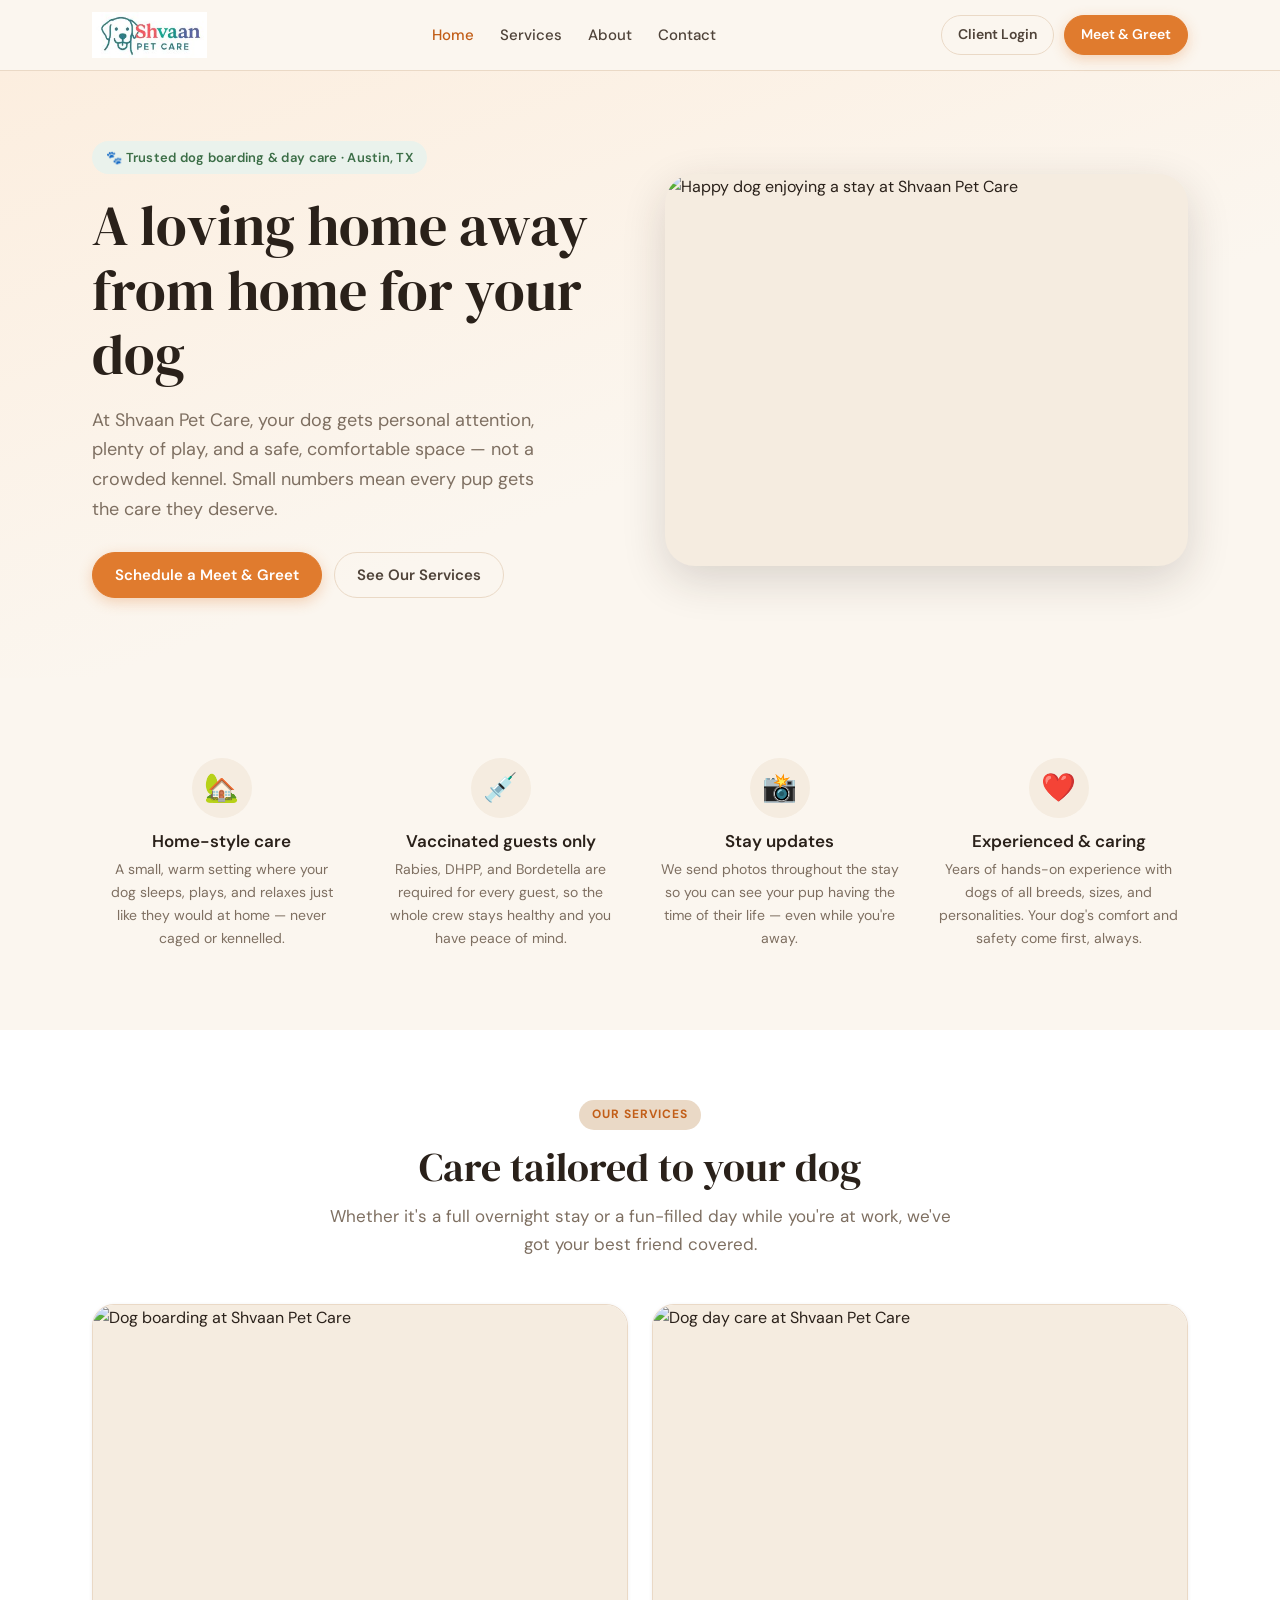
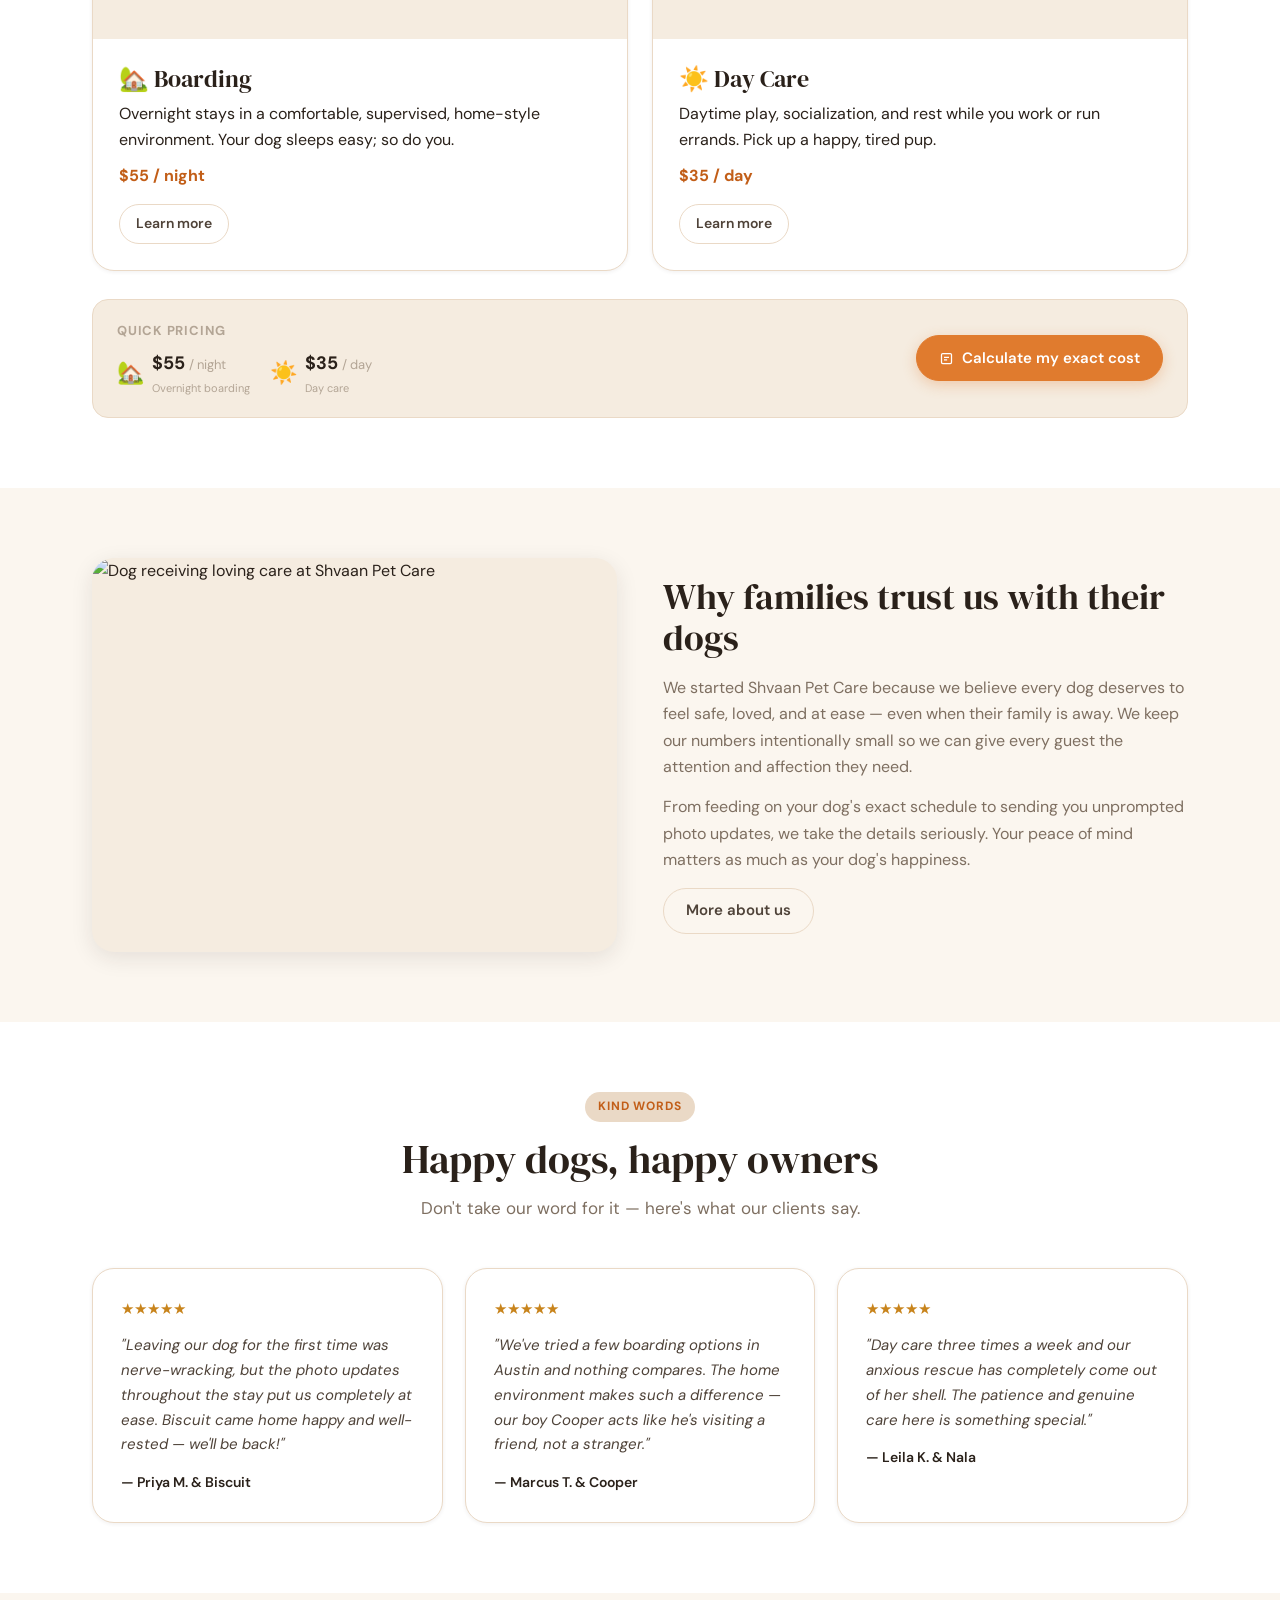
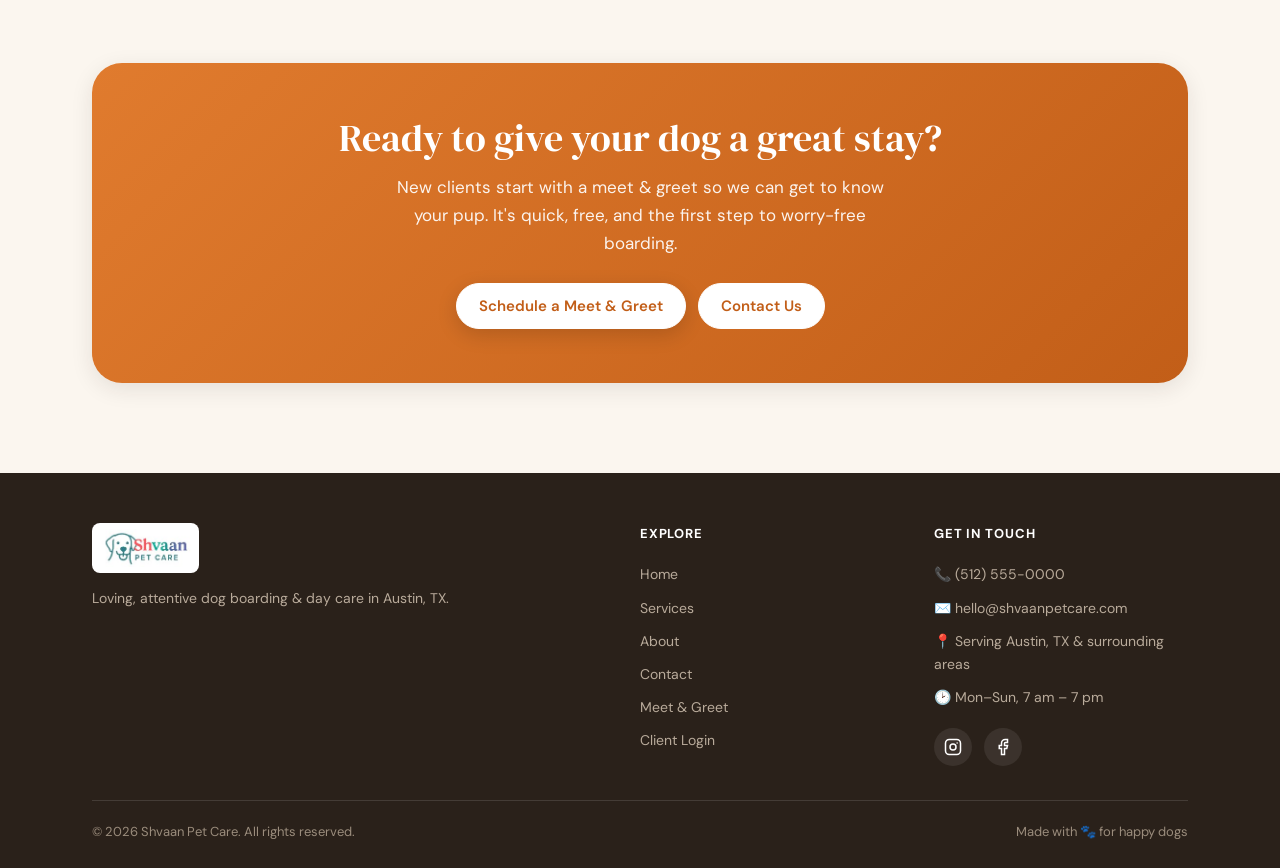
==== commit 750103df: "Add files via upload" ====
--- a/index.html
+++ b/index.html
@@ -12,8 +12,8 @@
 <body>
 <header class="site">
   <div class="wrap nav">
-    <a class="nav-logo" href="index.html"><img src="[data-uri]" alt="Shvaan Pet Care"></a>
-    <nav class="nav-links"><a href="index.html" class="active">Home</a><a href="services.html">Services</a><a href="about.html">About</a><a href="contact.html">Contact</a></nav>
+    <a class="nav-logo" href="app.html"><img src="[data-uri]" alt="Shvaan Pet Care"></a>
+    <nav class="nav-links"><a href="app.html" class="active">Home</a><a href="services.html">Services</a><a href="about.html">About</a><a href="contact.html">Contact</a></nav>
     <div class="nav-cta">
       <a class="btn btn-ghost btn-sm" href="app.html">Client Login</a>
       <a class="btn btn-primary btn-sm" href="book.html">Meet &amp; Greet</a>
@@ -21,7 +21,7 @@
     </div>
   </div>
   <div class="mobile-menu" id="mm">
-    <a href="index.html">Home</a><a href="services.html">Services</a><a href="about.html">About</a><a href="contact.html">Contact</a>
+    <a href="app.html">Home</a><a href="services.html">Services</a><a href="about.html">About</a><a href="contact.html">Contact</a>
     <a class="btn btn-ghost" href="app.html">Client Login</a>
     <a class="btn btn-primary" href="book.html">Meet &amp; Greet</a>
   </div>
@@ -59,6 +59,21 @@
     <div class="cards">
       <div class="card"><div class="card-photo"><img src="https://images.unsplash.com/photo-1548199973-03cce0bbc87b?w=700&q=80&fit=crop" alt="Dog boarding at Shvaan Pet Care" style="width:100%;height:100%;object-fit:cover"></div><div class="card-body"><h3>🏡 Boarding</h3><p>Overnight stays in a comfortable, supervised, home-style environment. Your dog sleeps easy; so do you.</p><div class="price">$55 / night</div><a class="btn btn-ghost btn-sm" href="services.html">Learn more</a></div></div>
       <div class="card"><div class="card-photo"><img src="https://images.unsplash.com/photo-1601758125946-6ec2ef64daf8?w=700&q=80&fit=crop" alt="Dog day care at Shvaan Pet Care" style="width:100%;height:100%;object-fit:cover"></div><div class="card-body"><h3>☀️ Day Care</h3><p>Daytime play, socialization, and rest while you work or run errands. Pick up a happy, tired pup.</p><div class="price">$35 / day</div><a class="btn btn-ghost btn-sm" href="services.html">Learn more</a></div></div>
+    </div>
+
+    <!-- Pricing calculator strip -->
+    <div style="margin-top:28px;background:var(--cream-mid);border:1.5px solid var(--cream-dark);border-radius:var(--r3);padding:20px 24px;display:flex;align-items:center;justify-content:space-between;flex-wrap:wrap;gap:16px">
+      <div>
+        <div style="font-size:13px;font-weight:700;text-transform:uppercase;letter-spacing:.06em;color:var(--ink-faint);margin-bottom:8px">Quick pricing</div>
+        <div style="display:flex;gap:20px;flex-wrap:wrap">
+          <div style="display:flex;align-items:center;gap:8px"><span style="font-size:22px">🏡</span><div><div style="font-size:18px;font-weight:700;color:var(--ink)">$55 <span style="font-size:13px;font-weight:400;color:var(--ink-faint)">/ night</span></div><div style="font-size:11px;color:var(--ink-faint)">Overnight boarding</div></div></div>
+          <div style="display:flex;align-items:center;gap:8px"><span style="font-size:22px">☀️</span><div><div style="font-size:18px;font-weight:700;color:var(--ink)">$35 <span style="font-size:13px;font-weight:400;color:var(--ink-faint)">/ day</span></div><div style="font-size:11px;color:var(--ink-faint)">Day care</div></div></div>
+        </div>
+      </div>
+      <a href="calculator.html" class="btn btn-primary" style="text-decoration:none;white-space:nowrap">
+        <svg viewBox="0 0 24 24" fill="none" stroke="currentColor" stroke-width="2" style="width:15px;height:15px"><rect x="4" y="4" width="16" height="16" rx="2"/><path d="M8 10h8M8 14h5"/></svg>
+        Calculate my exact cost
+      </a>
     </div>
   </div>
 </section>
@@ -111,7 +126,7 @@
       <div>
         <h4>Explore</h4>
         <div class="f-links">
-          <a href="index.html">Home</a><a href="services.html">Services</a>
+          <a href="app.html">Home</a><a href="services.html">Services</a>
           <a href="about.html">About</a><a href="contact.html">Contact</a>
           <a href="book.html">Meet &amp; Greet</a><a href="app.html">Client Login</a>
         </div>
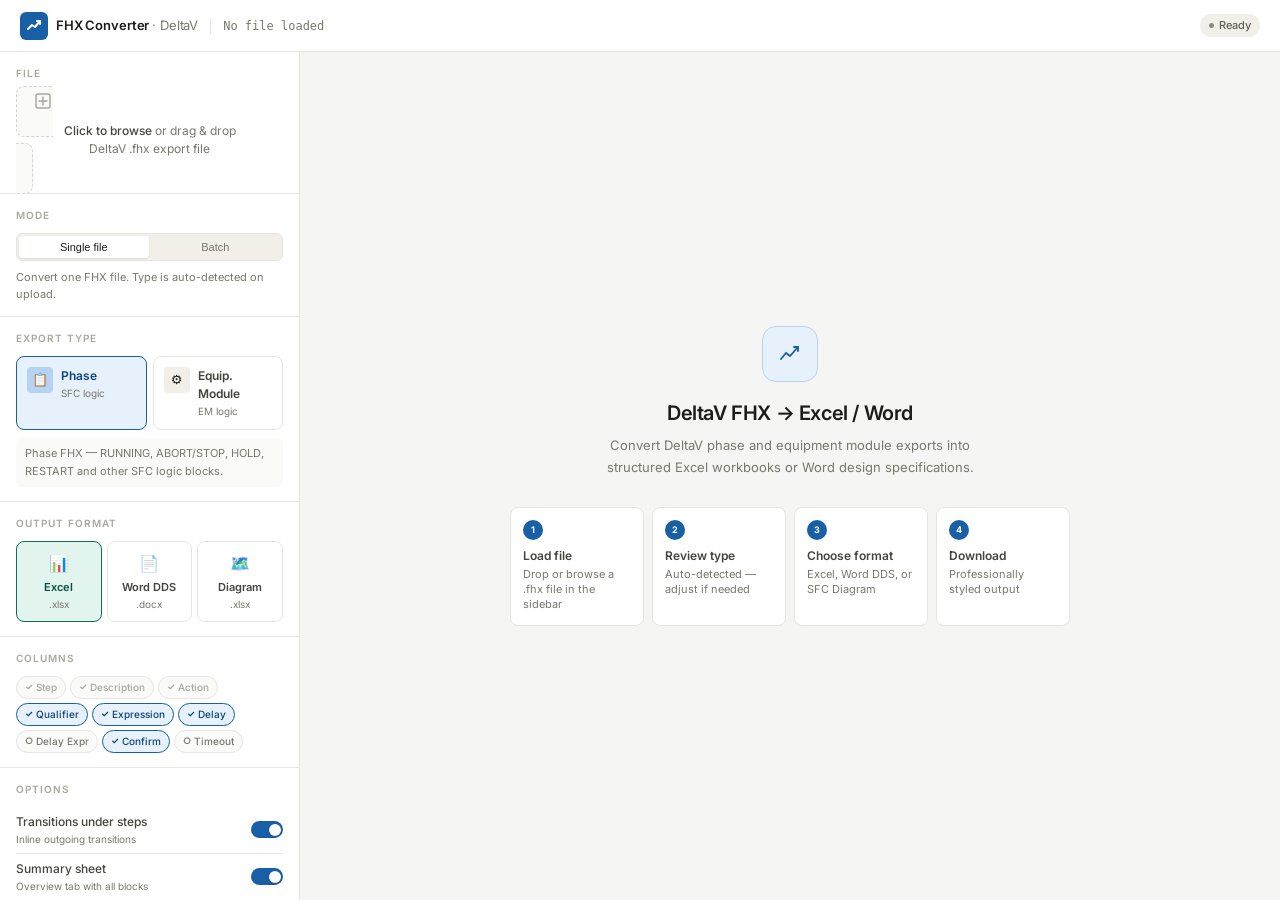
==== commit 0eba7358: "Add files via upload" ====
--- a/index.html
+++ b/index.html
@@ -1,156 +1,788 @@
 <!DOCTYPE html>
 <html lang="en">
 <head>
-<title>Shvaan Pet Care — Loving Dog Boarding &amp; Day Care in Austin, TX</title>
-<meta name="description" content="Small-setting dog boarding and day care in Austin, TX. Safe, attentive, home-style care where your dog is treated like family.">
-<meta charset="UTF-8">
-<meta name="viewport" content="width=device-width, initial-scale=1.0">
-<link rel="preconnect" href="https://fonts.googleapis.com"><link rel="preconnect" href="https://fonts.gstatic.com" crossorigin>
-<link href="https://fonts.googleapis.com/css2?family=DM+Serif+Display&family=DM+Sans:wght@400;500;600;700&display=swap" rel="stylesheet">
-<link rel="stylesheet" href="site.css">
+<meta charset="UTF-8"/>
+<meta name="viewport" content="width=device-width,initial-scale=1.0"/>
+<title>FHX Converter · DeltaV</title>
+<link href="https://fonts.googleapis.com/css2?family=Inter:wght@400;500;600&display=swap" rel="stylesheet"/>
+<style>
+*,*::before,*::after{box-sizing:border-box;margin:0;padding:0}
+:root{
+  --bg:#f5f5f3;
+  --panel:#ffffff;
+  --panel2:#fafaf9;
+  --bd:#e5e5e2;
+  --bd2:#d4d4d0;
+  --text:#1c1c1a;
+  --text2:#44443f;
+  --muted:#78786e;
+  --dim:#a8a89e;
+
+  /* Blue — primary action */
+  --bl50:#e6f1fb;--bl100:#b5d4f4;--bl200:#85b7eb;
+  --bl600:#185fa5;--bl800:#0c447c;--bl900:#042c53;
+
+  /* Teal — success / done */
+  --tl50:#e1f5ee;--tl100:#9fe1cb;
+  --tl600:#0f6e56;--tl800:#085041;
+
+  /* Amber — warning / processing */
+  --am50:#faeeda;--am100:#fac775;
+  --am600:#854f0b;--am800:#633806;
+
+  /* Coral — EM type */
+  --co50:#faece7;--co100:#f5c4b3;
+  --co600:#993c1d;--co800:#712b13;
+
+  /* Purple — state / diagram */
+  --pu50:#eeedfe;--pu100:#cecbf6;
+  --pu600:#534ab7;--pu800:#3c3489;
+
+  /* Gray — neutral */
+  --gr50:#f1efe8;--gr100:#d3d1c7;
+  --gr600:#5f5e5a;--gr800:#444441;
+
+  --sans:'Inter',system-ui,sans-serif;
+  --r4:4px;--r6:6px;--r8:8px;--r12:12px;
+}
+html,body{height:100%;background:var(--bg);color:var(--text);font-family:var(--sans);font-size:14px;line-height:1.5}
+body{display:flex;flex-direction:column;overflow:hidden}
+
+/* ── HEADER ── */
+header{
+  height:52px;padding:0 20px;flex-shrink:0;
+  display:flex;align-items:center;gap:12px;
+  background:var(--panel);
+  border-bottom:1px solid var(--bd);
+}
+.h-logo{display:flex;align-items:center;gap:8px}
+.h-logomark{
+  width:28px;height:28px;background:var(--bl600);border-radius:var(--r6);
+  display:grid;place-items:center;flex-shrink:0;
+}
+.h-logomark svg{width:14px;height:14px;fill:none;stroke:#fff;stroke-width:2;stroke-linecap:round;stroke-linejoin:round}
+.h-appname{font-size:13px;font-weight:600;color:var(--text);letter-spacing:-.01em}
+.h-appname span{color:var(--muted);font-weight:400}
+.h-divider{width:1px;height:16px;background:var(--bd);flex-shrink:0}
+.h-filename{font-size:12px;color:var(--muted);font-family:monospace;max-width:220px;overflow:hidden;text-overflow:ellipsis;white-space:nowrap}
+.h-right{margin-left:auto;display:flex;align-items:center;gap:6px}
+.h-status{display:flex;align-items:center;gap:5px;padding:3px 9px;border-radius:20px;font-size:11px;font-weight:500}
+.h-status.idle{background:var(--gr50);color:var(--gr600)}
+.h-status.detecting{background:var(--am50);color:var(--am600)}
+.h-status.processing{background:var(--am50);color:var(--am600)}
+.h-status.done{background:var(--tl50);color:var(--tl600)}
+.h-status.error{background:#fcebeb;color:#a32d2d}
+.h-status .dot{width:5px;height:5px;border-radius:50%;background:currentColor;opacity:.7}
+
+/* ── SHELL ── */
+.shell{flex:1;display:grid;grid-template-columns:300px 1fr;overflow:hidden;min-height:0}
+
+/* ── LEFT SIDEBAR ── */
+.sidebar{
+  background:var(--panel);border-right:1px solid var(--bd);
+  display:flex;flex-direction:column;overflow-y:auto;
+}
+.sidebar::-webkit-scrollbar{width:3px}
+.sidebar::-webkit-scrollbar-thumb{background:var(--bd);border-radius:2px}
+
+.sblock{padding:14px 16px;border-bottom:1px solid var(--bd)}
+.sblock:last-child{border-bottom:none}
+.sb-label{
+  font-size:10px;font-weight:600;color:var(--dim);
+  text-transform:uppercase;letter-spacing:.1em;margin-bottom:10px;
+}
+
+/* File drop */
+.file-drop{
+  border:1.5px dashed var(--bd2);border-radius:var(--r8);
+  padding:16px;text-align:center;cursor:pointer;
+  transition:all .15s;background:var(--panel2);
+  position:relative;
+}
+.file-drop:hover,.file-drop.over{border-color:var(--bl600);background:var(--bl50)}
+.file-drop input{position:absolute;width:1px;height:1px;opacity:0}
+.file-drop svg{width:20px;height:20px;fill:none;stroke:var(--dim);stroke-width:1.5;stroke-linecap:round;margin-bottom:6px}
+.file-drop p{font-size:12px;color:var(--muted);line-height:1.5}
+.file-drop p strong{color:var(--text2);font-weight:500}
+
+.file-info{display:none;align-items:center;gap:8px;padding:8px 10px;
+  border-radius:var(--r6);border:1px solid var(--tl100);background:var(--tl50);margin-top:6px}
+.file-info.show{display:flex}
+.fi-icon{font-size:16px;flex-shrink:0}
+.fi-name{font-size:11px;font-weight:500;color:var(--tl800);font-family:monospace;
+  flex:1;white-space:nowrap;overflow:hidden;text-overflow:ellipsis}
+.fi-rm{background:none;border:none;cursor:pointer;color:var(--dim);font-size:14px;
+  padding:1px 3px;border-radius:3px;transition:all .12s;flex-shrink:0;line-height:1}
+.fi-rm:hover{color:#a32d2d;background:#fcebeb}
+
+/* Segment controls */
+.seg{display:flex;background:var(--gr50);border:1px solid var(--bd);border-radius:var(--r6);padding:2px;gap:2px}
+.seg-btn{flex:1;padding:5px 8px;border-radius:var(--r4);font-size:11px;font-weight:500;
+  border:none;background:transparent;color:var(--muted);cursor:pointer;transition:all .15s;text-align:center;white-space:nowrap}
+.seg-btn:hover{color:var(--text2)}
+.seg-btn.on{background:var(--panel);color:var(--text);box-shadow:0 1px 2px rgba(0,0,0,.07)}
+
+/* Type cards */
+.type-grid{display:grid;grid-template-columns:1fr 1fr;gap:6px;margin-bottom:8px}
+.type-card{
+  padding:10px;border-radius:var(--r8);border:1.5px solid var(--bd);
+  background:var(--panel);cursor:pointer;transition:all .15s;
+  display:flex;align-items:flex-start;gap:8px;
+}
+.type-card:hover{border-color:var(--bd2)}
+.type-card.active-blue{border-color:var(--bl600);background:var(--bl50)}
+.type-card.active-coral{border-color:var(--co600);background:var(--co50)}
+.type-card .tc-icon{
+  width:26px;height:26px;border-radius:var(--r4);
+  display:grid;place-items:center;font-size:13px;flex-shrink:0;
+}
+.active-blue .tc-icon{background:var(--bl100)}
+.active-coral .tc-icon{background:var(--co100)}
+.type-card:not(.active-blue):not(.active-coral) .tc-icon{background:var(--gr50)}
+.tc-name{font-size:12px;font-weight:600;color:var(--text2);margin-bottom:1px}
+.tc-sub{font-size:10px;color:var(--muted)}
+.active-blue .tc-name{color:var(--bl800)}
+.active-coral .tc-name{color:var(--co800)}
+
+/* Sub-type pills */
+.sub-pills{display:flex;gap:4px;margin-bottom:8px}
+.sp{padding:4px 10px;border-radius:20px;font-size:10px;font-weight:600;
+  border:1px solid var(--bd);background:var(--panel);color:var(--muted);
+  cursor:pointer;transition:all .15s;letter-spacing:.01em}
+.sp:hover{color:var(--text2)}
+.sp.sc{border-color:var(--co600);background:var(--co50);color:var(--co800)}
+.sp.ss{border-color:var(--pu600);background:var(--pu50);color:var(--pu800)}
+.sp:disabled{opacity:.3;cursor:default}
+
+/* Type hint */
+.type-hint{font-size:11px;color:var(--muted);line-height:1.6;
+  padding:7px 9px;background:var(--panel2);border-radius:var(--r6);}
+
+/* Format cards */
+.fmt-grid{display:grid;grid-template-columns:1fr 1fr 1fr;gap:5px}
+.fmt-card{
+  padding:9px 8px;border-radius:var(--r8);border:1.5px solid var(--bd);
+  background:var(--panel);cursor:pointer;transition:all .15s;text-align:center;
+}
+.fmt-card:hover{border-color:var(--bd2)}
+.fmt-card.on-xl{border-color:var(--tl600);background:var(--tl50)}
+.fmt-card.on-wd{border-color:var(--bl600);background:var(--bl50)}
+.fmt-card.on-dg{border-color:var(--pu600);background:var(--pu50)}
+.fmt-card .fi{font-size:16px;margin-bottom:4px}
+.fmt-card .fn{font-size:11px;font-weight:600;color:var(--text2);margin-bottom:1px}
+.fmt-card .fe{font-size:10px;color:var(--muted)}
+.on-xl .fn{color:var(--tl800)}
+.on-wd .fn{color:var(--bl800)}
+.on-dg .fn{color:var(--pu800)}
+
+/* Column chips */
+.chip-wrap{display:flex;flex-wrap:wrap;gap:4px}
+.chip{
+  display:inline-flex;align-items:center;gap:3px;
+  padding:3px 8px;border-radius:20px;
+  border:1px solid var(--bd);background:var(--panel2);
+  font-size:10px;font-weight:500;color:var(--muted);
+  cursor:pointer;transition:all .12s;user-select:none;
+}
+.chip:hover{border-color:var(--bd2);color:var(--text2)}
+.chip.on{border-color:var(--bl600);background:var(--bl50);color:var(--bl800)}
+.chip.fixed{color:var(--dim);cursor:default;background:var(--panel2)}
+.chip .ck{font-size:9px;font-weight:700}
+
+/* Options */
+.opt-row{display:flex;align-items:center;justify-content:space-between;
+  padding:6px 0;border-bottom:1px solid var(--bd)}
+.opt-row:last-child{border-bottom:none}
+.opt-row.hidden{display:none}
+.opt-label{font-size:12px;font-weight:500;color:var(--text2)}
+.opt-sub{font-size:10px;color:var(--muted);margin-top:1px}
+.tog{width:32px;height:17px;border-radius:20px;background:var(--bd2);
+  border:none;cursor:pointer;position:relative;flex-shrink:0;transition:background .18s;outline:none}
+.tog.on{background:var(--bl600)}
+.tog::after{content:'';position:absolute;width:12px;height:12px;background:#fff;
+  border-radius:50%;top:2.5px;left:2.5px;transition:transform .18s;
+  box-shadow:0 1px 2px rgba(0,0,0,.18)}
+.tog.on::after{transform:translateX(15px)}
+
+/* Stats row */
+.stats-row{display:grid;grid-template-columns:repeat(3,1fr);gap:6px}
+.stat-card{padding:8px 10px;border-radius:var(--r6);background:var(--bl50);border:1px solid var(--bl100)}
+.stat-n{font-size:18px;font-weight:600;color:var(--bl800);font-family:monospace;line-height:1}
+.stat-l{font-size:9px;color:var(--bl600);text-transform:uppercase;letter-spacing:.08em;margin-top:3px;font-weight:500}
+
+/* Process button */
+.proc-btn{
+  margin:14px 16px 0;padding:10px;border-radius:var(--r8);
+  background:var(--bl600);color:#fff;border:none;
+  font-size:13px;font-weight:500;cursor:pointer;transition:all .18s;
+  display:flex;align-items:center;justify-content:center;gap:7px;
+  letter-spacing:.01em;
+}
+.proc-btn:hover:not(:disabled){background:var(--bl800)}
+.proc-btn:disabled{background:var(--gr100);color:var(--gr600);cursor:not-allowed}
+.proc-btn.busy{background:var(--am600);color:#fff}
+.proc-btn svg{width:12px;height:12px;fill:none;stroke:currentColor;stroke-width:2.2;stroke-linecap:round;stroke-linejoin:round}
+
+/* Diagram link */
+.diagram-link{
+  margin:8px 16px 16px;padding:9px 12px;border-radius:var(--r8);
+  background:var(--pu50);border:1px solid var(--pu100);
+  display:flex;align-items:center;gap:8px;cursor:pointer;transition:all .15s;
+  text-decoration:none;
+}
+.diagram-link:hover{background:var(--pu100)}
+.dl-icon{width:28px;height:28px;border-radius:var(--r6);background:var(--pu100);
+  display:grid;place-items:center;font-size:13px;flex-shrink:0}
+.dl-text{font-size:11px;font-weight:500;color:var(--pu800)}
+.dl-sub{font-size:10px;color:var(--pu600);margin-top:1px}
+.new-tag{font-size:9px;font-weight:600;background:var(--pu600);color:#fff;
+  padding:1px 5px;border-radius:20px;margin-left:4px;vertical-align:middle}
+
+/* ── RIGHT CONTENT ── */
+.content{flex:1;display:flex;flex-direction:column;overflow:hidden;min-height:0}
+
+/* Welcome */
+.welcome{
+  flex:1;display:flex;flex-direction:column;align-items:center;justify-content:center;
+  padding:40px;text-align:center;overflow:auto;
+}
+.wlc-mark{
+  width:56px;height:56px;border-radius:14px;
+  background:var(--bl50);border:1.5px solid var(--bl100);
+  display:grid;place-items:center;margin:0 auto 16px;
+}
+.wlc-mark svg{width:24px;height:24px;fill:none;stroke:var(--bl600);stroke-width:1.8;stroke-linecap:round}
+.wlc-title{font-size:20px;font-weight:600;color:var(--text);margin-bottom:6px;letter-spacing:-.02em}
+.wlc-sub{font-size:13px;color:var(--muted);line-height:1.7;max-width:380px;margin:0 auto 28px}
+.wlc-steps{display:grid;grid-template-columns:repeat(4,1fr);gap:8px;max-width:560px;margin:0 auto}
+.ws{background:var(--panel);border:1px solid var(--bd);border-radius:var(--r8);padding:12px;text-align:left}
+.ws-n{width:20px;height:20px;border-radius:50%;background:var(--bl600);color:#fff;
+  display:grid;place-items:center;font-size:9px;font-weight:700;margin-bottom:7px}
+.ws-t{font-size:12px;font-weight:600;color:var(--text2);margin-bottom:2px}
+.ws-d{font-size:11px;color:var(--muted);line-height:1.4}
+
+/* Log area */
+.log-wrap{flex:1;overflow-y:auto;padding:16px;display:flex;flex-direction:column;gap:10px}
+.log-wrap::-webkit-scrollbar{width:4px}
+.log-wrap::-webkit-scrollbar-thumb{background:var(--bd);border-radius:2px}
+
+.log-card{background:var(--panel);border:1px solid var(--bd);border-radius:var(--r12);overflow:hidden}
+.lc-head{
+  padding:9px 14px;background:var(--panel2);border-bottom:1px solid var(--bd);
+  display:flex;align-items:center;gap:8px;
+}
+.lc-dots{display:flex;gap:4px}
+.lc-dot{width:8px;height:8px;border-radius:50%}
+.lc-title{font-size:12px;font-weight:500;color:var(--text2)}
+.lc-badge{margin-left:auto;font-size:10px;font-weight:600;padding:2px 8px;
+  border-radius:20px;letter-spacing:.04em;background:var(--gr50);color:var(--gr600);border:1px solid var(--bd)}
+.lc-badge.run{background:var(--am50);color:var(--am600);border-color:var(--am100)}
+.lc-badge.done{background:var(--tl50);color:var(--tl600);border-color:var(--tl100)}
+.lc-badge.err{background:#fcebeb;color:#a32d2d;border-color:#f7c1c1}
+.lc-prog{height:2px;background:var(--bd)}
+.lc-fill{height:100%;width:0;background:var(--bl600);transition:width .4s}
+.lc-body{
+  padding:10px 14px;font-family:monospace;font-size:11.5px;line-height:1.85;
+  background:#1a1c24;max-height:180px;overflow-y:auto;
+}
+.lc-body::-webkit-scrollbar{width:3px}
+.lc-body::-webkit-scrollbar-thumb{background:#3a3d4d}
+.lr{display:flex;gap:10px;animation:pop .1s ease}
+@keyframes pop{from{opacity:0;transform:translateY(2px)}to{opacity:1;transform:none}}
+.lr .lt{color:#3d4160;flex-shrink:0;font-size:10px;padding-top:2px;min-width:48px}
+.lr .lm{flex:1;word-break:break-word}
+.lr.ok .lm{color:#6ee7b7}
+.lr.step .lm{color:#93c5fd;font-weight:500}
+.lr.warn .lm{color:#fcd34d}
+.lr.err .lm{color:#fca5a5}
+.lr.head .lm{color:#fdba74;font-weight:600;font-size:13px;font-family:var(--sans)}
+.lr.dim .lm{color:#4b5268}
+
+/* Result card */
+.result-card{background:var(--panel);border:1px solid var(--tl100);border-radius:var(--r12);overflow:hidden}
+.rc-head{padding:10px 14px;background:var(--tl50);border-bottom:1px solid var(--tl100);
+  display:flex;align-items:center;gap:8px;}
+.rc-head-icon{font-size:16px}
+.rc-head-title{font-size:12px;font-weight:600;color:var(--tl800)}
+.rc-body{padding:12px 14px;display:flex;align-items:center;gap:10px;flex-wrap:wrap}
+.pills{display:flex;flex-wrap:wrap;gap:4px;flex:1}
+.pill{display:inline-flex;align-items:center;gap:3px;font-family:monospace;font-size:10px;font-weight:500;
+  padding:3px 8px;border-radius:20px;border:1px solid var(--bd);background:var(--panel2);color:var(--muted)}
+.pill .pd{width:5px;height:5px;border-radius:50%}
+.pill-p{border-color:var(--bl100);background:var(--bl50);color:var(--bl800)}.pill-p .pd{background:var(--bl600)}
+.pill-c{border-color:var(--co100);background:var(--co50);color:var(--co800)}.pill-c .pd{background:var(--co600)}
+.pill-s{border-color:var(--pu100);background:var(--pu50);color:var(--pu800)}.pill-s .pd{background:var(--pu600)}
+.pill-z .pd{background:var(--dim)}
+.dl-row{display:flex;gap:6px;flex-shrink:0}
+.dl-btn{display:inline-flex;align-items:center;gap:5px;padding:7px 14px;border-radius:var(--r6);
+  font-size:12px;font-weight:500;cursor:pointer;border:none;transition:all .15s}
+.dl-btn:hover{opacity:.88}
+.dl-xl{background:var(--tl600);color:#fff}
+.dl-wd{background:var(--bl600);color:#fff}
+.dl-btn svg{width:12px;height:12px;fill:none;stroke:currentColor;stroke-width:2.2;stroke-linecap:round}
+</style>
 </head>
 <body>
-<header class="site">
-  <div class="wrap nav">
-    <a class="nav-logo" href="app.html"><img src="[data-uri]" alt="Shvaan Pet Care"></a>
-    <nav class="nav-links"><a href="app.html" class="active">Home</a><a href="services.html">Services</a><a href="about.html">About</a><a href="contact.html">Contact</a></nav>
-    <div class="nav-cta">
-      <a class="btn btn-ghost btn-sm" href="app.html">Client Login</a>
-      <a class="btn btn-primary btn-sm" href="book.html">Meet &amp; Greet</a>
-      <button class="menu-toggle" onclick="document.getElementById('mm').classList.toggle('open')" aria-label="Menu"><svg viewBox="0 0 24 24" fill="none" stroke="currentColor" stroke-width="2"><line x1="3" y1="6" x2="21" y2="6"/><line x1="3" y1="12" x2="21" y2="12"/><line x1="3" y1="18" x2="21" y2="18"/></svg></button>
-    </div>
-  </div>
-  <div class="mobile-menu" id="mm">
-    <a href="app.html">Home</a><a href="services.html">Services</a><a href="about.html">About</a><a href="contact.html">Contact</a>
-    <a class="btn btn-ghost" href="app.html">Client Login</a>
-    <a class="btn btn-primary" href="book.html">Meet &amp; Greet</a>
+
+<header>
+  <div class="h-logo">
+    <div class="h-logomark">
+      <svg viewBox="0 0 14 14"><polyline points="1,10 5,6 8,8 13,2"/><polyline points="10,2 13,2 13,5"/></svg>
+    </div>
+    <div class="h-appname">FHX Converter <span>· DeltaV</span></div>
+  </div>
+  <div class="h-divider"></div>
+  <div class="h-filename" id="hFile">No file loaded</div>
+  <div class="h-right">
+    <div class="h-status idle" id="hStatus"><div class="dot"></div><span id="hStatusTxt">Ready</span></div>
   </div>
 </header>
 
-<section class="hero">
-  <div class="wrap hero-grid">
-    <div class="hero-text">
-      <span class="tag">🐾 Trusted dog boarding &amp; day care · Austin, TX</span>
-      <h1>A loving home away from home for your dog</h1>
-      <p class="lead">At Shvaan Pet Care, your dog gets personal attention, plenty of play, and a safe, comfortable space — not a crowded kennel. Small numbers mean every pup gets the care they deserve.</p>
-      <div style="display:flex;gap:12px;flex-wrap:wrap;margin-top:8px">
-        <a class="btn btn-primary" href="book.html">Schedule a Meet &amp; Greet</a>
-        <a class="btn btn-ghost" href="services.html">See Our Services</a>
-      </div>
-    </div>
-    <div class="hero-photo"><img src="https://images.unsplash.com/photo-1587300003388-59208cc962cb?w=900&q=80&fit=crop" alt="Happy dog enjoying a stay at Shvaan Pet Care" style="width:100%;height:100%;object-fit:cover;border-radius:var(--r3)"></div>
-  </div>
-</section>
-
-<section>
-  <div class="wrap">
-    <div class="values">
-      <div class="value"><div class="vico">🏡</div><h3>Home-style care</h3><p>A small, warm setting where your dog sleeps, plays, and relaxes just like they would at home — never caged or kennelled.</p></div>
-      <div class="value"><div class="vico">💉</div><h3>Vaccinated guests only</h3><p>Rabies, DHPP, and Bordetella are required for every guest, so the whole crew stays healthy and you have peace of mind.</p></div>
-      <div class="value"><div class="vico">📸</div><h3>Stay updates</h3><p>We send photos throughout the stay so you can see your pup having the time of their life — even while you're away.</p></div>
-      <div class="value"><div class="vico">❤️</div><h3>Experienced &amp; caring</h3><p>Years of hands-on experience with dogs of all breeds, sizes, and personalities. Your dog's comfort and safety come first, always.</p></div>
-    </div>
-  </div>
-</section>
-
-<section class="alt">
-  <div class="wrap">
-    <div class="section-head"><span class="tag">Our Services</span><h2>Care tailored to your dog</h2><p>Whether it's a full overnight stay or a fun-filled day while you're at work, we've got your best friend covered.</p></div>
-    <div class="cards">
-      <div class="card"><div class="card-photo"><img src="https://images.unsplash.com/photo-1548199973-03cce0bbc87b?w=700&q=80&fit=crop" alt="Dog boarding at Shvaan Pet Care" style="width:100%;height:100%;object-fit:cover"></div><div class="card-body"><h3>🏡 Boarding</h3><p>Overnight stays in a comfortable, supervised, home-style environment. Your dog sleeps easy; so do you.</p><div class="price">$55 / night</div><a class="btn btn-ghost btn-sm" href="services.html">Learn more</a></div></div>
-      <div class="card"><div class="card-photo"><img src="https://images.unsplash.com/photo-1601758125946-6ec2ef64daf8?w=700&q=80&fit=crop" alt="Dog day care at Shvaan Pet Care" style="width:100%;height:100%;object-fit:cover"></div><div class="card-body"><h3>☀️ Day Care</h3><p>Daytime play, socialization, and rest while you work or run errands. Pick up a happy, tired pup.</p><div class="price">$35 / day</div><a class="btn btn-ghost btn-sm" href="services.html">Learn more</a></div></div>
-    </div>
-
-    <!-- Pricing calculator strip -->
-    <div style="margin-top:28px;background:var(--cream-mid);border:1.5px solid var(--cream-dark);border-radius:var(--r3);padding:20px 24px;display:flex;align-items:center;justify-content:space-between;flex-wrap:wrap;gap:16px">
-      <div>
-        <div style="font-size:13px;font-weight:700;text-transform:uppercase;letter-spacing:.06em;color:var(--ink-faint);margin-bottom:8px">Quick pricing</div>
-        <div style="display:flex;gap:20px;flex-wrap:wrap">
-          <div style="display:flex;align-items:center;gap:8px"><span style="font-size:22px">🏡</span><div><div style="font-size:18px;font-weight:700;color:var(--ink)">$55 <span style="font-size:13px;font-weight:400;color:var(--ink-faint)">/ night</span></div><div style="font-size:11px;color:var(--ink-faint)">Overnight boarding</div></div></div>
-          <div style="display:flex;align-items:center;gap:8px"><span style="font-size:22px">☀️</span><div><div style="font-size:18px;font-weight:700;color:var(--ink)">$35 <span style="font-size:13px;font-weight:400;color:var(--ink-faint)">/ day</span></div><div style="font-size:11px;color:var(--ink-faint)">Day care</div></div></div>
+<div class="shell">
+
+<!-- SIDEBAR -->
+<div class="sidebar">
+
+  <!-- File -->
+  <div class="sblock">
+    <div class="sb-label">File</div>
+    <label class="file-drop" id="fileDrop">
+      <input type="file" id="fileInput" multiple/>
+      <svg viewBox="0 0 20 20"><rect x="3" y="3" width="14" height="14" rx="2"/><line x1="10" y1="6" x2="10" y2="14"/><line x1="6" y1="10" x2="14" y2="10"/></svg>
+      <p><strong>Click to browse</strong> or drag &amp; drop<br>DeltaV .fhx export file</p>
+    </label>
+    <div class="file-info" id="fileInfo">
+      <div class="fi-icon">📄</div>
+      <div style="flex:1;min-width:0">
+        <div class="fi-name" id="fiName">—</div>
+        <div style="font-size:10px;color:var(--tl600);margin-top:1px" id="fiMeta">—</div>
+      </div>
+      <button class="fi-rm" onclick="clearFiles(event)" title="Remove">✕</button>
+    </div>
+  </div>
+
+  <!-- Mode -->
+  <div class="sblock">
+    <div class="sb-label">Mode</div>
+    <div class="seg" style="margin-bottom:8px">
+      <button class="seg-btn on" id="tabS" onclick="setMode('single')">Single file</button>
+      <button class="seg-btn"    id="tabB" onclick="setMode('batch')">Batch</button>
+    </div>
+    <div style="font-size:11px;color:var(--muted);line-height:1.5" id="modeNote">
+      Convert one FHX file. Type is auto-detected on upload.
+    </div>
+  </div>
+
+  <!-- Type -->
+  <div class="sblock" id="typeBlock">
+    <div class="sb-label">Export type <span id="autoLbl"></span></div>
+    <div class="type-grid">
+      <div class="type-card active-blue" id="tcPhase" onclick="setType('phase')">
+        <div class="tc-icon">📋</div>
+        <div><div class="tc-name">Phase</div><div class="tc-sub">SFC logic</div></div>
+      </div>
+      <div class="type-card" id="tcEM" onclick="setType('em')">
+        <div class="tc-icon">⚙️</div>
+        <div><div class="tc-name">Equip. Module</div><div class="tc-sub">EM logic</div></div>
+      </div>
+    </div>
+    <div class="sub-pills" id="subPills" style="display:none">
+      <button class="sp sc" id="subC" onclick="setSub('em_cd')">▶ Command</button>
+      <button class="sp"    id="subS" onclick="setSub('em_sd')">◈ State</button>
+      <button class="sp" disabled>ƒ FBD</button>
+    </div>
+    <div class="type-hint" id="typeHint">Phase FHX — RUNNING, ABORT/STOP, HOLD, RESTART and other SFC logic blocks.</div>
+  </div>
+
+  <!-- Output format -->
+  <div class="sblock">
+    <div class="sb-label">Output format</div>
+    <div class="fmt-grid">
+      <div class="fmt-card on-xl" id="fmtXL" onclick="setFmt('excel')">
+        <div class="fi">📊</div>
+        <div class="fn">Excel</div>
+        <div class="fe">.xlsx</div>
+      </div>
+      <div class="fmt-card" id="fmtWD" onclick="setFmt('word')">
+        <div class="fi">📄</div>
+        <div class="fn">Word DDS</div>
+        <div class="fe">.docx</div>
+      </div>
+      <div class="fmt-card" id="fmtDG" onclick="setFmt('diagram')" title="Phase only">
+        <div class="fi">🗺️</div>
+        <div class="fn">Diagram</div>
+        <div class="fe">.xlsx</div>
+      </div>
+    </div>
+    <div id="diagNote" style="display:none;margin-top:8px;font-size:10px;color:var(--pu600);line-height:1.5;padding:6px 8px;background:var(--pu50);border-radius:var(--r6)">
+      Interactive SFC diagram with clickable steps and transitions. Phase only.
+    </div>
+  </div>
+
+  <!-- Columns -->
+  <div class="sblock">
+    <div class="sb-label">Columns</div>
+    <div class="chip-wrap">
+      <span class="chip fixed"><span class="ck">✓</span> Step</span>
+      <span class="chip fixed"><span class="ck">✓</span> Description</span>
+      <span class="chip fixed"><span class="ck">✓</span> Action</span>
+      <span class="chip on" data-col="qualifier"          onclick="toggleChip(this)"><span class="ck">✓</span> Qualifier</span>
+      <span class="chip on" data-col="expression"         onclick="toggleChip(this)"><span class="ck">✓</span> Expression</span>
+      <span class="chip on" data-col="delay"              onclick="toggleChip(this)"><span class="ck">✓</span> Delay</span>
+      <span class="chip"    data-col="delay_expression"   onclick="toggleChip(this)"><span class="ck">○</span> Delay Expr</span>
+      <span class="chip on" data-col="confirm_expression" onclick="toggleChip(this)"><span class="ck">✓</span> Confirm</span>
+      <span class="chip"    data-col="confirm_timeout"    onclick="toggleChip(this)"><span class="ck">○</span> Timeout</span>
+    </div>
+  </div>
+
+  <!-- Options -->
+  <div class="sblock">
+    <div class="sb-label">Options</div>
+    <div class="opt-row" id="rowTrans">
+      <div><div class="opt-label">Transitions under steps</div><div class="opt-sub">Inline outgoing transitions</div></div>
+      <button class="tog on" id="togT" onclick="this.classList.toggle('on')"></button>
+    </div>
+    <div class="opt-row">
+      <div><div class="opt-label">Summary sheet</div><div class="opt-sub">Overview tab with all blocks</div></div>
+      <button class="tog on" id="togS" onclick="this.classList.toggle('on')"></button>
+    </div>
+  </div>
+
+  <!-- Stats -->
+  <div class="sblock" id="statsBlock" style="display:none">
+    <div class="sb-label">Detected</div>
+    <div class="stats-row">
+      <div class="stat-card"><div class="stat-n" id="sA">—</div><div class="stat-l" id="sAL">Blocks</div></div>
+      <div class="stat-card"><div class="stat-n" id="sB">—</div><div class="stat-l" id="sBL">Steps</div></div>
+      <div class="stat-card"><div class="stat-n" id="sC">—</div><div class="stat-l" id="sCL">Actions</div></div>
+    </div>
+  </div>
+
+  <!-- Process -->
+  <button class="proc-btn" id="procBtn" onclick="run()" disabled>
+    <svg viewBox="0 0 12 12"><polygon points="2,1 11,6 2,11"/></svg>
+    Process file
+  </button>
+
+  <!-- Diagram link -->
+  <a class="diagram-link" href="/diagram" target="_blank">
+    <div class="dl-icon">🗺️</div>
+    <div>
+      <div class="dl-text">SFC Diagram Viewer<span class="new-tag">NEW</span></div>
+      <div class="dl-sub">Interactive flow diagram with clickable steps</div>
+    </div>
+  </a>
+
+</div><!-- /sidebar -->
+
+<!-- CONTENT -->
+<div class="content">
+
+  <div class="welcome" id="welcomeEl">
+    <div class="wlc-mark">
+      <svg viewBox="0 0 24 24"><polyline points="3,17 8,11 12,14 20,5"/><polyline points="16,5 20,5 20,9"/></svg>
+    </div>
+    <div class="wlc-title">DeltaV FHX → Excel / Word</div>
+    <div class="wlc-sub">Convert DeltaV phase and equipment module exports into structured Excel workbooks or Word design specifications.</div>
+    <div class="wlc-steps">
+      <div class="ws"><div class="ws-n">1</div><div class="ws-t">Load file</div><div class="ws-d">Drop or browse a .fhx file in the sidebar</div></div>
+      <div class="ws"><div class="ws-n">2</div><div class="ws-t">Review type</div><div class="ws-d">Auto-detected — adjust if needed</div></div>
+      <div class="ws"><div class="ws-n">3</div><div class="ws-t">Choose format</div><div class="ws-d">Excel, Word DDS, or SFC Diagram</div></div>
+      <div class="ws"><div class="ws-n">4</div><div class="ws-t">Download</div><div class="ws-d">Professionally styled output</div></div>
+    </div>
+  </div>
+
+  <div class="log-wrap" id="logWrap" style="display:none">
+    <div class="log-card">
+      <div class="lc-head">
+        <div class="lc-dots">
+          <div class="lc-dot" style="background:#ef4444"></div>
+          <div class="lc-dot" style="background:#f59e0b"></div>
+          <div class="lc-dot" style="background:#22c55e"></div>
         </div>
-      </div>
-      <a href="calculator.html" class="btn btn-primary" style="text-decoration:none;white-space:nowrap">
-        <svg viewBox="0 0 24 24" fill="none" stroke="currentColor" stroke-width="2" style="width:15px;height:15px"><rect x="4" y="4" width="16" height="16" rx="2"/><path d="M8 10h8M8 14h5"/></svg>
-        Calculate my exact cost
-      </a>
-    </div>
-  </div>
-</section>
-
-<section>
-  <div class="wrap">
-    <div class="split">
-      <div class="split-photo"><img src="https://images.unsplash.com/photo-1544568100-847a948585b9?w=800&q=80&fit=crop" alt="Dog receiving loving care at Shvaan Pet Care" style="width:100%;height:100%;object-fit:cover;border-radius:var(--r3)"></div>
-      <div class="split-text">
-        <h2>Why families trust us with their dogs</h2>
-        <p>We started Shvaan Pet Care because we believe every dog deserves to feel safe, loved, and at ease — even when their family is away. We keep our numbers intentionally small so we can give every guest the attention and affection they need.</p>
-        <p>From feeding on your dog's exact schedule to sending you unprompted photo updates, we take the details seriously. Your peace of mind matters as much as your dog's happiness.</p>
-        <a class="btn btn-ghost" href="about.html">More about us</a>
-      </div>
-    </div>
-  </div>
-</section>
-
-<section class="alt">
-  <div class="wrap">
-    <div class="section-head"><span class="tag">Kind Words</span><h2>Happy dogs, happy owners</h2><p>Don't take our word for it — here's what our clients say.</p></div>
-    <div class="quotes">
-      <div class="quote"><div class="stars">★★★★★</div><p>"Leaving our dog for the first time was nerve-wracking, but the photo updates throughout the stay put us completely at ease. Biscuit came home happy and well-rested — we'll be back!"</p><div class="who">— Priya M. &amp; Biscuit</div></div>
-      <div class="quote"><div class="stars">★★★★★</div><p>"We've tried a few boarding options in Austin and nothing compares. The home environment makes such a difference — our boy Cooper acts like he's visiting a friend, not a stranger."</p><div class="who">— Marcus T. &amp; Cooper</div></div>
-      <div class="quote"><div class="stars">★★★★★</div><p>"Day care three times a week and our anxious rescue has completely come out of her shell. The patience and genuine care here is something special."</p><div class="who">— Leila K. &amp; Nala</div></div>
-    </div>
-  </div>
-</section>
-
-<section>
-  <div class="wrap">
-    <div class="cta-band">
-      <h2>Ready to give your dog a great stay?</h2>
-      <p>New clients start with a meet &amp; greet so we can get to know your pup. It's quick, free, and the first step to worry-free boarding.</p>
-      <div style="display:flex;gap:12px;justify-content:center;flex-wrap:wrap">
-        <a class="btn btn-primary" href="book.html">Schedule a Meet &amp; Greet</a>
-        <a class="btn btn-white" href="contact.html">Contact Us</a>
-      </div>
-    </div>
-  </div>
-</section>
-
-<footer class="site">
-  <div class="wrap">
-    <div class="f-grid">
-      <div>
-        <img class="f-logo" src="[data-uri]" alt="Shvaan Pet Care">
-        <p>Loving, attentive dog boarding &amp; day care in Austin, TX.</p>
-      </div>
-      <div>
-        <h4>Explore</h4>
-        <div class="f-links">
-          <a href="app.html">Home</a><a href="services.html">Services</a>
-          <a href="about.html">About</a><a href="contact.html">Contact</a>
-          <a href="book.html">Meet &amp; Greet</a><a href="app.html">Client Login</a>
-        </div>
-      </div>
-      <div>
-        <h4>Get in touch</h4>
-        <div class="f-links">
-          <a href="tel:+15125550000">📞 (512) 555-0000</a>
-          <a href="mailto:hello@shvaanpetcare.com">✉️ hello@shvaanpetcare.com</a>
-          <a href="#">📍 Serving Austin, TX &amp; surrounding areas</a>
-          <a href="#">🕑 Mon–Sun, 7 am – 7 pm</a>
-        </div>
-        <div class="socials" style="margin-top:14px">
-          <a href="#" aria-label="Instagram"><svg viewBox="0 0 24 24" fill="none" stroke="currentColor" stroke-width="2"><rect x="2" y="2" width="20" height="20" rx="5"/><circle cx="12" cy="12" r="4"/><circle cx="17.5" cy="6.5" r="1" fill="currentColor" stroke="none"/></svg></a>
-          <a href="#" aria-label="Facebook"><svg viewBox="0 0 24 24" fill="none" stroke="currentColor" stroke-width="2"><path d="M18 2h-3a5 5 0 0 0-5 5v3H7v4h3v8h4v-8h3l1-4h-4V7a1 1 0 0 1 1-1h3z"/></svg></a>
-        </div>
-      </div>
-    </div>
-    <div class="f-bottom">
-      <span>© <span id="yr"></span> Shvaan Pet Care. All rights reserved.</span>
-      <span>Made with 🐾 for happy dogs</span>
-    </div>
-  </div>
-</footer>
-<script>document.getElementById('yr').textContent=new Date().getFullYear();</script>
+        <div class="lc-title">Processing log</div>
+        <div class="lc-badge" id="lcBadge">IDLE</div>
+      </div>
+      <div class="lc-prog"><div class="lc-fill" id="progFill"></div></div>
+      <div class="lc-body" id="logBody"></div>
+    </div>
+    <div class="result-card" id="resultCard" style="display:none">
+      <div class="rc-head">
+        <div class="rc-head-icon">✅</div>
+        <div class="rc-head-title" id="rcTitle">Output ready</div>
+      </div>
+      <div class="rc-body">
+        <div class="pills" id="pillsEl"></div>
+        <div class="dl-row" id="dlRow"></div>
+      </div>
+    </div>
+  </div>
+
+</div>
+</div><!-- /shell -->
+
+<script>
+var mode='single',fhxType='phase',outFmt='excel';
+var fileMap={},resultBlob=null,resultName='output',t0=null;
+function g(id){return document.getElementById(id);}
+
+var HINTS={
+  phase:'Phase FHX — RUNNING, ABORT/STOP, HOLD, RESTART and other SFC logic blocks.',
+  em_cd:'Command Driven EM — one sheet per command (HOLD, Startup, Shutdown, Run…).',
+  em_sd:'State Driven EM — state table with device positions (OPEN/CLOSE) per state.',
+};
+
+function setMode(m){
+  mode=m;
+  g('tabS').className='seg-btn'+(m==='single'?' on':'');
+  g('tabB').className='seg-btn'+(m==='batch'?' on':'');
+  g('typeBlock').style.display=m==='single'?'':'none';
+  g('modeNote').textContent=m==='batch'
+    ?'Convert multiple FHX files. Each auto-detected, combined into one workbook.'
+    :'Convert one FHX file. Type is auto-detected on upload.';
+  g('sAL').textContent=m==='batch'?'Files':'Blocks';
+  clearFiles(null);
+}
+
+function setType(t){
+  g('tcPhase').className='type-card'+(t==='phase'?' active-blue':'');
+  g('tcEM').className='type-card'+(t==='em'?' active-coral':'');
+  g('subPills').style.display=t==='em'?'flex':'none';
+  if(t==='phase'){fhxType='phase';}else{setSub('em_cd');return;}
+  g('typeHint').textContent=HINTS[fhxType];
+  updateSDHide();
+}
+function setSub(s){
+  fhxType=s;
+  g('subC').className='sp'+(s==='em_cd'?' sc':'');
+  g('subS').className='sp'+(s==='em_sd'?' ss':'');
+  g('typeHint').textContent=HINTS[s]||'';
+  updateSDHide();
+}
+function updateSDHide(){
+  var sd=fhxType==='em_sd';
+  g('rowTrans').className='opt-row'+(sd?' hidden':'');
+  g('sAL').textContent=fhxType==='em_sd'?'EM':fhxType==='em_cd'?'Cmds':'Blocks';
+  g('sBL').textContent=fhxType==='em_sd'?'States':'Steps';
+  g('sCL').textContent=fhxType==='em_sd'?'Devices':'Actions';
+}
+function setFmt(f){
+  outFmt=f;
+  g('fmtXL').className='fmt-card'+(f==='excel'?' on-xl':'');
+  g('fmtWD').className='fmt-card'+(f==='word'?' on-wd':'');
+  g('fmtDG').className='fmt-card'+(f==='diagram'?' on-dg':'');
+  g('diagNote').style.display=f==='diagram'?'block':'none';
+}
+function toggleChip(el){
+  el.classList.toggle('on');
+  el.querySelector('.ck').textContent=el.classList.contains('on')?'✓':'○';
+}
+function getCols(){
+  var c=['step','description','action'];
+  document.querySelectorAll('.chip[data-col].on').forEach(function(el){c.push(el.dataset.col);});
+  return c.join(',');
+}
+function optOn(id){return g(id).classList.contains('on');}
+function sz(b){return b<1048576?(b/1024).toFixed(1)+' KB':(b/1048576).toFixed(2)+' MB';}
+
+// File handling
+var fd_=g('fileDrop'),fi_=g('fileInput');
+fd_.addEventListener('dragover',function(e){e.preventDefault();fd_.classList.add('over');});
+fd_.addEventListener('dragleave',function(){fd_.classList.remove('over');});
+fd_.addEventListener('drop',function(e){e.preventDefault();fd_.classList.remove('over');addFiles(e.dataTransfer.files);});
+fi_.addEventListener('change',function(e){addFiles(e.target.files);});
+
+function addFiles(list){
+  if(!list||!list.length)return;
+  var arr=Array.from(list);if(mode==='single')arr=[arr[0]];
+  arr.forEach(function(f){
+    if(fileMap[f.name])return;
+    fileMap[f.name]={file:f,type:null};
+    setStatus('detecting','Detecting…');
+    var fd=new FormData();fd.append('file',f,f.name);
+    fetch('/detect',{method:'POST',body:fd})
+      .then(function(r){return r.text().then(function(t){try{return JSON.parse(t);}catch(e){return{type:'phase',fb_count:0,steps:0,actions:0};}});})
+      .then(function(d){
+        var t=d.type||'phase';fileMap[f.name].type=t;
+        if(mode==='single'){
+          applyDetected(t,f.name,d);
+        } else {
+          g('sA').textContent=Object.keys(fileMap).length;
+          g('statsBlock').style.display='';
+        }
+        checkReady();
+      })
+      .catch(function(){fileMap[f.name].type=fhxType;checkReady();});
+  });
+  // Update file info immediately
+  var items=Object.values(fileMap);
+  if(items.length){
+    var nm=items.length===1?items[0].file.name:items.length+' files selected';
+    var mt=items.length===1?sz(items[0].file.size):items.map(function(i){return sz(i.file.size);}).join(', ');
+    g('fiName').textContent=nm;g('fiMeta').textContent=mt;
+    g('fileInfo').classList.add('show');
+    g('hFile').textContent=nm;
+  }
+}
+
+function applyDetected(t,fname,d){
+  fhxType=t;
+  var TL={phase:'PHASE',em_cd:'CMD EM',em_sd:'STATE EM'};
+  var styles={phase:'background:var(--bl50);color:var(--bl800);border:1px solid var(--bl100)',
+               em_cd:'background:var(--co50);color:var(--co800);border:1px solid var(--co100)',
+               em_sd:'background:var(--pu50);color:var(--pu800);border:1px solid var(--pu100)'};
+  g('autoLbl').innerHTML='<span style="font-size:9px;font-weight:700;padding:1px 7px;border-radius:20px;margin-left:5px;vertical-align:middle;'+styles[t]+'">'+TL[t]+'</span>';
+  g('tcPhase').className='type-card'+(t==='phase'?' active-blue':'');
+  g('tcEM').className='type-card'+(t!=='phase'?' active-coral':'');
+  g('subPills').style.display=t!=='phase'?'flex':'none';
+  if(t!=='phase'){g('subC').className='sp'+(t==='em_cd'?' sc':'');g('subS').className='sp'+(t==='em_sd'?' ss':'');}
+  g('typeHint').textContent=HINTS[t]||'';
+  g('sA').textContent=d.fb_count||1;g('sB').textContent=d.steps||'—';g('sC').textContent=d.actions||'—';
+  g('statsBlock').style.display='';
+  updateSDHide();
+  setStatus('idle','Ready');
+}
+
+function clearFiles(e){
+  if(e){e.preventDefault();e.stopPropagation();}
+  fileMap={};fi_.value='';
+  g('fileInfo').classList.remove('show');
+  g('fiName').textContent='—';g('fiMeta').textContent='—';
+  g('hFile').textContent='No file loaded';
+  g('statsBlock').style.display='none';
+  g('autoLbl').innerHTML='';
+  g('procBtn').disabled=true;
+  g('resultCard').style.display='none';
+  setStatus('idle','Ready');
+}
+function checkReady(){
+  var items=Object.values(fileMap);
+  g('procBtn').disabled=!(items.length>0&&items.every(function(x){return x.type;}));
+  if(g('procBtn').disabled===false)setStatus('idle','Ready');
+}
+function setStatus(cls,txt){
+  g('hStatus').className='h-status '+cls;
+  g('hStatusTxt').textContent=txt;
+}
+
+// Logging
+function ts(){
+  if(!t0)return'--:--';
+  var d=Date.now()-t0;
+  return('0'+Math.floor(d/60000)).slice(-2)+':'+('0'+Math.floor(d/1000)%60).slice(-2)+'.'+('00'+d%1000).slice(-3);
+}
+function lg(msg,cls){
+  var el=g('logBody'),r=document.createElement('div');
+  r.className='lr '+(cls||'dim');
+  r.innerHTML='<span class="lt">'+ts()+'</span><span class="lm">'+msg+'</span>';
+  el.appendChild(r);el.scrollTop=el.scrollHeight;
+}
+function setProg(p){g('progFill').style.width=p+'%';}
+function setBadge(s){
+  var el=g('lcBadge'),m={idle:'IDLE',run:'RUNNING',done:'DONE',err:'ERROR'};
+  el.className='lc-badge'+(s==='run'?' run':s==='done'?' done':s==='err'?' err':'');
+  el.textContent=m[s]||s.toUpperCase();
+}
+
+function run(){
+  var items=Object.values(fileMap);if(!items.length)return;
+  t0=Date.now();
+  g('logBody').innerHTML='';g('pillsEl').innerHTML='';g('dlRow').innerHTML='';
+  resultBlob=null;g('resultCard').style.display='none';
+  var btn=g('procBtn');btn.disabled=true;btn.className='proc-btn busy';
+  btn.innerHTML='<svg viewBox="0 0 12 12" width="12" height="12" fill="none" stroke="currentColor" stroke-width="2.2" stroke-linecap="round"><rect x="1" y="1" width="4" height="10"/><rect x="7" y="1" width="4" height="10"/></svg> Processing…';
+  setBadge('run');setProg(5);
+  setStatus('processing','Processing…');
+  g('welcomeEl').style.display='none';
+  g('logWrap').style.display='flex';
+
+  var DL_SVG='<svg viewBox="0 0 12 12" width="12" height="12" fill="none" stroke="currentColor" stroke-width="2.2" stroke-linecap="round"><line x1="6" y1="1" x2="6" y2="8"/><polyline points="2,5 6,8 10,5"/><line x1="1" y1="11" x2="11" y2="11"/></svg>';
+  var TN={phase:'PHASE',em_cd:'CMD DRIVEN EM',em_sd:'STATE DRIVEN EM'};
+  lg('━━━━━━━━━━━━━━━━━━━━━━━━━━━━━━━━━━━','head');
+  lg('FHX → '+(outFmt==='word'?'WORD DDS':outFmt==='diagram'?'SFC DIAGRAM':'EXCEL')+' · '+new Date().toLocaleTimeString(),'head');
+  lg('━━━━━━━━━━━━━━━━━━━━━━━━━━━━━━━━━━━','head');
+
+  function handleSingle(resp){
+    setProg(80);lg('Server responded…','dim');
+    var hdr=resp.headers.get('X-Sheet-Names');
+    if(hdr){hdr.split('|').forEach(function(n){n=n.trim();var p=document.createElement('div');p.className='pill '+(n==='SUMMARY'?'pill-z':fhxType==='phase'?'pill-p':fhxType==='em_cd'?'pill-c':'pill-s');p.innerHTML='<div class="pd"></div>'+n;g('pillsEl').appendChild(p);});}
+    if(!resp.ok){return resp.text().then(function(t){var m='Server error '+resp.status;try{m=JSON.parse(t).error||m;}catch(e){}throw new Error(m);});}
+    return resp.blob().then(function(blob){
+      resultBlob=blob;
+      var isW=outFmt==='word',isDG=outFmt==='diagram';
+      resultName=Object.keys(fileMap)[0].replace(/\.fhx$/i,'')+(isW?'_DDS.docx':isDG?'_SFC_Diagram.xlsx':'_Logic.xlsx');
+      setProg(100);setBadge('done');setStatus('done','Done');
+      lg('━━━━━━━━━━━━━━━━━━━━━━━━━━━━━━━━━━━','head');
+      lg('Done · elapsed '+ts(),'ok');
+      lg('━━━━━━━━━━━━━━━━━━━━━━━━━━━━━━━━━━━','head');
+      g('rcTitle').textContent=isW?'Word DDS ready':isDG?'SFC Diagram ready':'Excel workbook ready';
+      var b=document.createElement('button');
+      b.className='dl-btn '+(isW||isDG?'dl-wd':'dl-xl');
+      b.innerHTML=DL_SVG+' Download '+(isW?'Word DDS':isDG?'SFC Diagram':'Excel');
+      b.onclick=function(){dlBlob(resultBlob,resultName);};
+      g('dlRow').appendChild(b);g('resultCard').style.display='block';resetBtn();
+    });
+  }
+  function handleBatch(resp){
+    setProg(85);
+    var cnt=resp.headers.get('X-Batch-Count')||'?';
+    var errs=resp.headers.get('X-Batch-Errors')||'0';
+    var names=(resp.headers.get('X-Batch-Names')||'').split('|').filter(Boolean);
+    lg(cnt+' file(s) processed, '+errs+' error(s)',parseInt(errs)>0?'warn':'ok');
+    names.forEach(function(n){lg('  ✓ '+n,'dim');});
+    if(!resp.ok){return resp.text().then(function(t){var m='Server error '+resp.status;try{m=JSON.parse(t).error||m;}catch(e){}throw new Error(m);});}
+    return resp.blob().then(function(blob){
+      resultBlob=blob;var isW=outFmt==='word';
+      resultName='FHX_Batch_'+(new Date().toISOString().slice(0,10))+(isW?'.zip':'.xlsx');
+      setProg(100);setBadge('done');setStatus('done','Done');
+      lg('━━━━━━━━━━━━━━━━━━━━━━━━━━━━━━━━━━━','head');
+      lg('Batch done · '+cnt+' files · elapsed '+ts(),'ok');
+      lg('━━━━━━━━━━━━━━━━━━━━━━━━━━━━━━━━━━━','head');
+      g('rcTitle').textContent='Batch ready ('+cnt+' files)';
+      var b=document.createElement('button');b.className='dl-btn '+(isW?'dl-wd':'dl-xl');
+      b.innerHTML=DL_SVG+' Download '+(isW?'ZIP':'Combined Excel');
+      b.onclick=function(){dlBlob(resultBlob,resultName);};
+      g('dlRow').appendChild(b);g('resultCard').style.display='block';resetBtn();
+    });
+  }
+  function handleErr(err){
+    lg('Error: '+err.message,'err');setBadge('err');setProg(0);setStatus('error','Error');resetBtn();
+  }
+  function resetBtn(){
+    var btn=g('procBtn');btn.disabled=false;btn.className='proc-btn';
+    btn.innerHTML='<svg viewBox="0 0 12 12" width="12" height="12" fill="none" stroke="currentColor" stroke-width="2.2" stroke-linecap="round" stroke-linejoin="round"><polygon points="2,1 11,6 2,11"/></svg> Process file';
+  }
+
+  if(mode==='single'&&Object.keys(fileMap).length===1){
+    var item=Object.values(fileMap)[0];
+    lg('File: '+item.file.name+' ('+sz(item.file.size)+')','ok');
+    lg('Type: '+(TN[item.type]||item.type),'dim');
+    lg('Uploading…','step');setProg(25);
+    var fd=new FormData();
+    fd.append('file',item.file,item.file.name);fd.append('fhx_type',item.type||fhxType);
+    fd.append('format',outFmt);fd.append('columns',getCols());
+    fd.append('transitions',optOn('togT')?'true':'false');
+    fd.append('summary',optOn('togS')?'true':'false');
+    fd.append('expressions','true');
+    fetch('/convert',{method:'POST',body:fd}).then(handleSingle).catch(handleErr);
+  } else {
+    var items2=Object.values(fileMap);
+    items2.forEach(function(item){lg('  · '+item.file.name,'dim');});
+    lg(items2.length+' file(s) uploading…','step');setProg(20);
+    var fd2=new FormData();
+    items2.forEach(function(item){fd2.append('files',item.file,item.file.name);});
+    fd2.append('format',outFmt);fd2.append('columns',getCols());
+    fd2.append('transitions',optOn('togT')?'true':'false');
+    fd2.append('summary',optOn('togS')?'true':'false');
+    fd2.append('expressions','true');
+    fetch('/batch',{method:'POST',body:fd2}).then(handleBatch).catch(handleErr);
+  }
+}
+function dlBlob(blob,name){
+  var a=document.createElement('a');a.href=URL.createObjectURL(blob);a.download=name;
+  document.body.appendChild(a);a.click();document.body.removeChild(a);URL.revokeObjectURL(a.href);
+  lg('Downloaded: '+name,'ok');
+}
+</script>
 </body>
-</html>+</html>
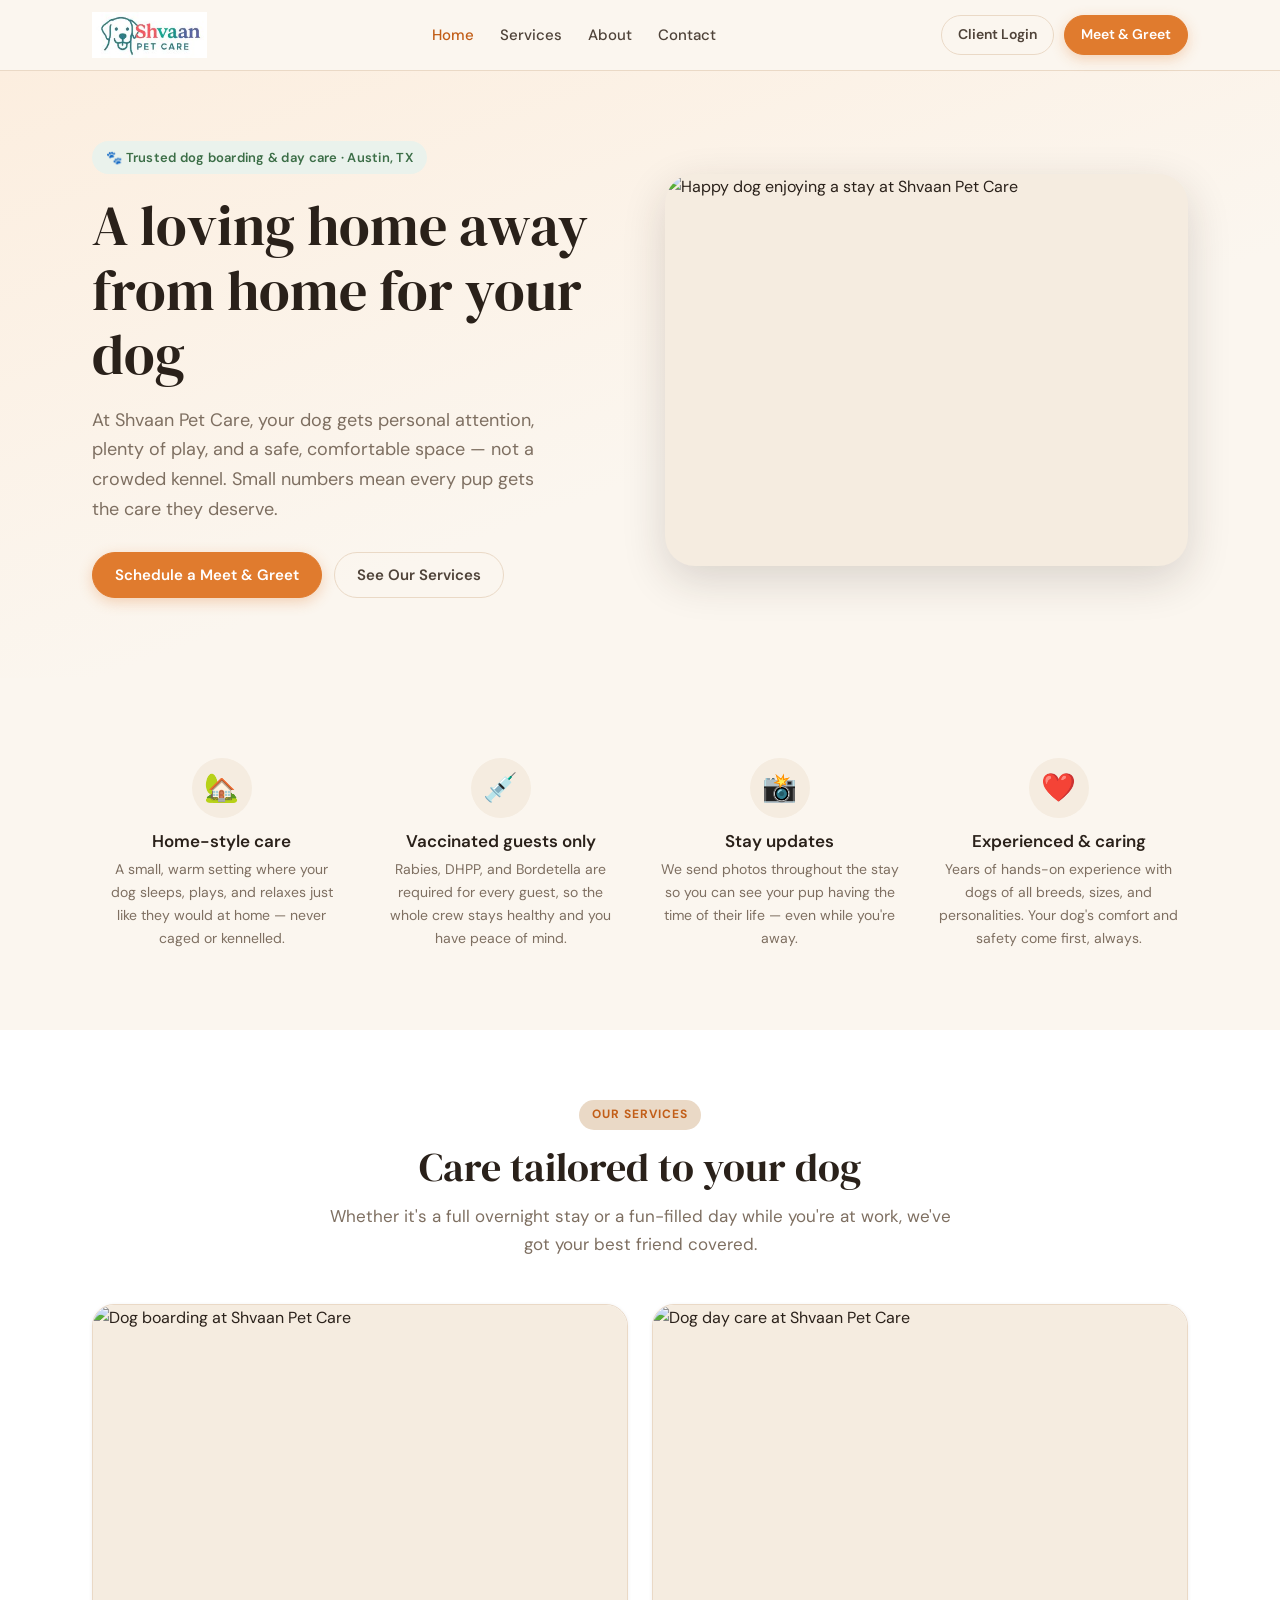
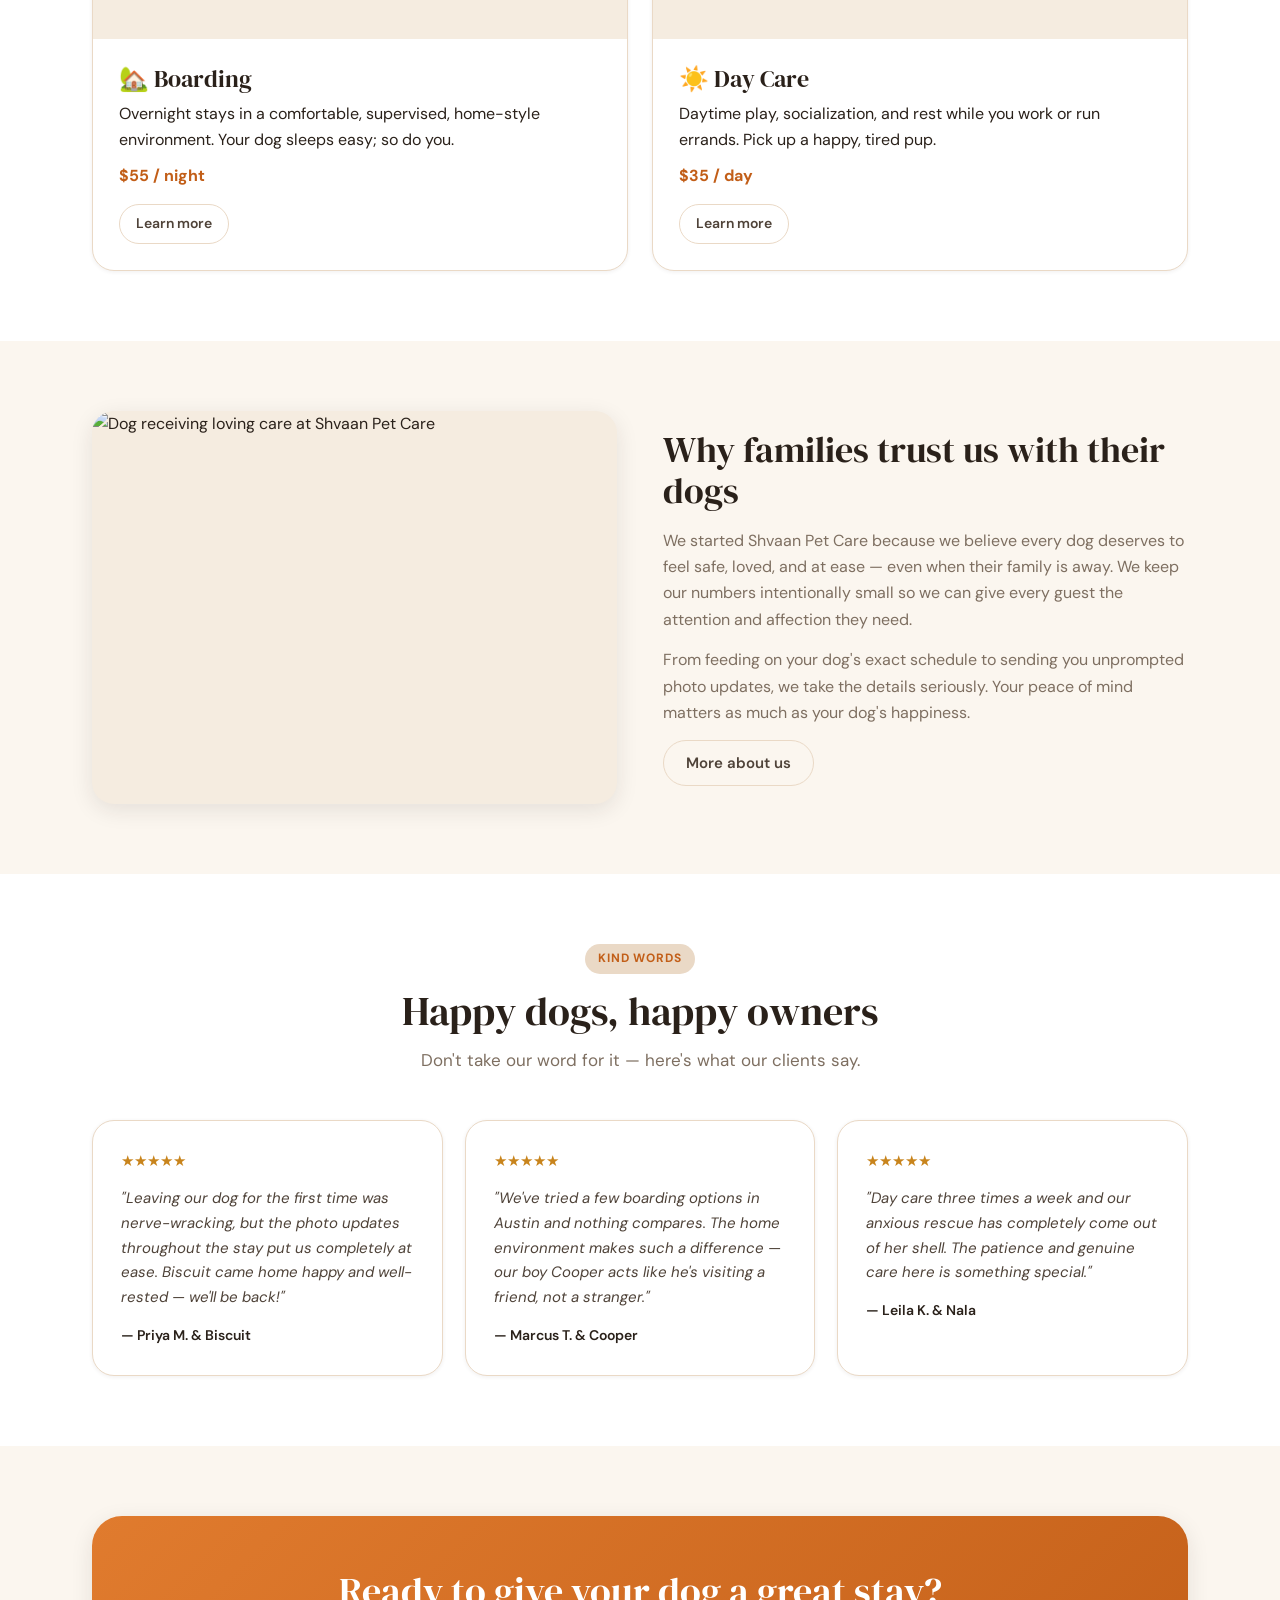
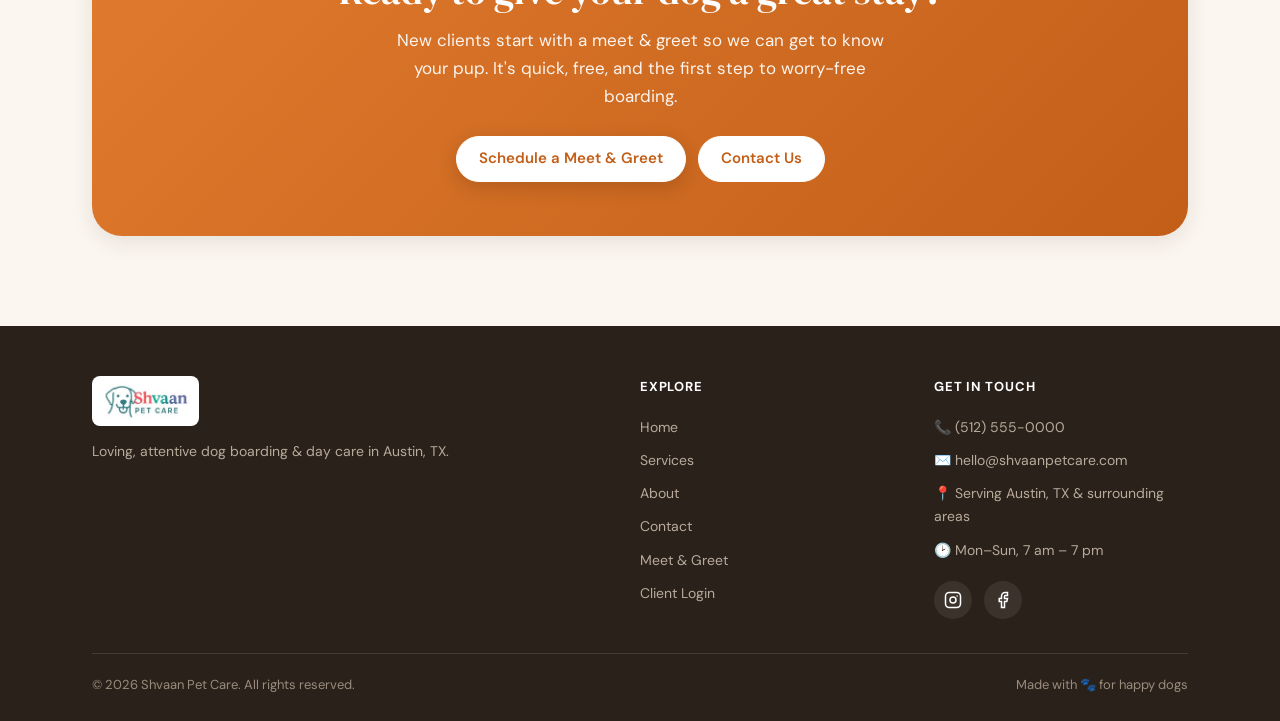
==== commit f89a8f49: "Add files via upload" ====
--- a/index.html
+++ b/index.html
@@ -1,788 +1,141 @@
 <!DOCTYPE html>
 <html lang="en">
 <head>
-<meta charset="UTF-8"/>
-<meta name="viewport" content="width=device-width,initial-scale=1.0"/>
-<title>FHX Converter · DeltaV</title>
-<link href="https://fonts.googleapis.com/css2?family=Inter:wght@400;500;600&display=swap" rel="stylesheet"/>
-<style>
-*,*::before,*::after{box-sizing:border-box;margin:0;padding:0}
-:root{
-  --bg:#f5f5f3;
-  --panel:#ffffff;
-  --panel2:#fafaf9;
-  --bd:#e5e5e2;
-  --bd2:#d4d4d0;
-  --text:#1c1c1a;
-  --text2:#44443f;
-  --muted:#78786e;
-  --dim:#a8a89e;
-
-  /* Blue — primary action */
-  --bl50:#e6f1fb;--bl100:#b5d4f4;--bl200:#85b7eb;
-  --bl600:#185fa5;--bl800:#0c447c;--bl900:#042c53;
-
-  /* Teal — success / done */
-  --tl50:#e1f5ee;--tl100:#9fe1cb;
-  --tl600:#0f6e56;--tl800:#085041;
-
-  /* Amber — warning / processing */
-  --am50:#faeeda;--am100:#fac775;
-  --am600:#854f0b;--am800:#633806;
-
-  /* Coral — EM type */
-  --co50:#faece7;--co100:#f5c4b3;
-  --co600:#993c1d;--co800:#712b13;
-
-  /* Purple — state / diagram */
-  --pu50:#eeedfe;--pu100:#cecbf6;
-  --pu600:#534ab7;--pu800:#3c3489;
-
-  /* Gray — neutral */
-  --gr50:#f1efe8;--gr100:#d3d1c7;
-  --gr600:#5f5e5a;--gr800:#444441;
-
-  --sans:'Inter',system-ui,sans-serif;
-  --r4:4px;--r6:6px;--r8:8px;--r12:12px;
-}
-html,body{height:100%;background:var(--bg);color:var(--text);font-family:var(--sans);font-size:14px;line-height:1.5}
-body{display:flex;flex-direction:column;overflow:hidden}
-
-/* ── HEADER ── */
-header{
-  height:52px;padding:0 20px;flex-shrink:0;
-  display:flex;align-items:center;gap:12px;
-  background:var(--panel);
-  border-bottom:1px solid var(--bd);
-}
-.h-logo{display:flex;align-items:center;gap:8px}
-.h-logomark{
-  width:28px;height:28px;background:var(--bl600);border-radius:var(--r6);
-  display:grid;place-items:center;flex-shrink:0;
-}
-.h-logomark svg{width:14px;height:14px;fill:none;stroke:#fff;stroke-width:2;stroke-linecap:round;stroke-linejoin:round}
-.h-appname{font-size:13px;font-weight:600;color:var(--text);letter-spacing:-.01em}
-.h-appname span{color:var(--muted);font-weight:400}
-.h-divider{width:1px;height:16px;background:var(--bd);flex-shrink:0}
-.h-filename{font-size:12px;color:var(--muted);font-family:monospace;max-width:220px;overflow:hidden;text-overflow:ellipsis;white-space:nowrap}
-.h-right{margin-left:auto;display:flex;align-items:center;gap:6px}
-.h-status{display:flex;align-items:center;gap:5px;padding:3px 9px;border-radius:20px;font-size:11px;font-weight:500}
-.h-status.idle{background:var(--gr50);color:var(--gr600)}
-.h-status.detecting{background:var(--am50);color:var(--am600)}
-.h-status.processing{background:var(--am50);color:var(--am600)}
-.h-status.done{background:var(--tl50);color:var(--tl600)}
-.h-status.error{background:#fcebeb;color:#a32d2d}
-.h-status .dot{width:5px;height:5px;border-radius:50%;background:currentColor;opacity:.7}
-
-/* ── SHELL ── */
-.shell{flex:1;display:grid;grid-template-columns:300px 1fr;overflow:hidden;min-height:0}
-
-/* ── LEFT SIDEBAR ── */
-.sidebar{
-  background:var(--panel);border-right:1px solid var(--bd);
-  display:flex;flex-direction:column;overflow-y:auto;
-}
-.sidebar::-webkit-scrollbar{width:3px}
-.sidebar::-webkit-scrollbar-thumb{background:var(--bd);border-radius:2px}
-
-.sblock{padding:14px 16px;border-bottom:1px solid var(--bd)}
-.sblock:last-child{border-bottom:none}
-.sb-label{
-  font-size:10px;font-weight:600;color:var(--dim);
-  text-transform:uppercase;letter-spacing:.1em;margin-bottom:10px;
-}
-
-/* File drop */
-.file-drop{
-  border:1.5px dashed var(--bd2);border-radius:var(--r8);
-  padding:16px;text-align:center;cursor:pointer;
-  transition:all .15s;background:var(--panel2);
-  position:relative;
-}
-.file-drop:hover,.file-drop.over{border-color:var(--bl600);background:var(--bl50)}
-.file-drop input{position:absolute;width:1px;height:1px;opacity:0}
-.file-drop svg{width:20px;height:20px;fill:none;stroke:var(--dim);stroke-width:1.5;stroke-linecap:round;margin-bottom:6px}
-.file-drop p{font-size:12px;color:var(--muted);line-height:1.5}
-.file-drop p strong{color:var(--text2);font-weight:500}
-
-.file-info{display:none;align-items:center;gap:8px;padding:8px 10px;
-  border-radius:var(--r6);border:1px solid var(--tl100);background:var(--tl50);margin-top:6px}
-.file-info.show{display:flex}
-.fi-icon{font-size:16px;flex-shrink:0}
-.fi-name{font-size:11px;font-weight:500;color:var(--tl800);font-family:monospace;
-  flex:1;white-space:nowrap;overflow:hidden;text-overflow:ellipsis}
-.fi-rm{background:none;border:none;cursor:pointer;color:var(--dim);font-size:14px;
-  padding:1px 3px;border-radius:3px;transition:all .12s;flex-shrink:0;line-height:1}
-.fi-rm:hover{color:#a32d2d;background:#fcebeb}
-
-/* Segment controls */
-.seg{display:flex;background:var(--gr50);border:1px solid var(--bd);border-radius:var(--r6);padding:2px;gap:2px}
-.seg-btn{flex:1;padding:5px 8px;border-radius:var(--r4);font-size:11px;font-weight:500;
-  border:none;background:transparent;color:var(--muted);cursor:pointer;transition:all .15s;text-align:center;white-space:nowrap}
-.seg-btn:hover{color:var(--text2)}
-.seg-btn.on{background:var(--panel);color:var(--text);box-shadow:0 1px 2px rgba(0,0,0,.07)}
-
-/* Type cards */
-.type-grid{display:grid;grid-template-columns:1fr 1fr;gap:6px;margin-bottom:8px}
-.type-card{
-  padding:10px;border-radius:var(--r8);border:1.5px solid var(--bd);
-  background:var(--panel);cursor:pointer;transition:all .15s;
-  display:flex;align-items:flex-start;gap:8px;
-}
-.type-card:hover{border-color:var(--bd2)}
-.type-card.active-blue{border-color:var(--bl600);background:var(--bl50)}
-.type-card.active-coral{border-color:var(--co600);background:var(--co50)}
-.type-card .tc-icon{
-  width:26px;height:26px;border-radius:var(--r4);
-  display:grid;place-items:center;font-size:13px;flex-shrink:0;
-}
-.active-blue .tc-icon{background:var(--bl100)}
-.active-coral .tc-icon{background:var(--co100)}
-.type-card:not(.active-blue):not(.active-coral) .tc-icon{background:var(--gr50)}
-.tc-name{font-size:12px;font-weight:600;color:var(--text2);margin-bottom:1px}
-.tc-sub{font-size:10px;color:var(--muted)}
-.active-blue .tc-name{color:var(--bl800)}
-.active-coral .tc-name{color:var(--co800)}
-
-/* Sub-type pills */
-.sub-pills{display:flex;gap:4px;margin-bottom:8px}
-.sp{padding:4px 10px;border-radius:20px;font-size:10px;font-weight:600;
-  border:1px solid var(--bd);background:var(--panel);color:var(--muted);
-  cursor:pointer;transition:all .15s;letter-spacing:.01em}
-.sp:hover{color:var(--text2)}
-.sp.sc{border-color:var(--co600);background:var(--co50);color:var(--co800)}
-.sp.ss{border-color:var(--pu600);background:var(--pu50);color:var(--pu800)}
-.sp:disabled{opacity:.3;cursor:default}
-
-/* Type hint */
-.type-hint{font-size:11px;color:var(--muted);line-height:1.6;
-  padding:7px 9px;background:var(--panel2);border-radius:var(--r6);}
-
-/* Format cards */
-.fmt-grid{display:grid;grid-template-columns:1fr 1fr 1fr;gap:5px}
-.fmt-card{
-  padding:9px 8px;border-radius:var(--r8);border:1.5px solid var(--bd);
-  background:var(--panel);cursor:pointer;transition:all .15s;text-align:center;
-}
-.fmt-card:hover{border-color:var(--bd2)}
-.fmt-card.on-xl{border-color:var(--tl600);background:var(--tl50)}
-.fmt-card.on-wd{border-color:var(--bl600);background:var(--bl50)}
-.fmt-card.on-dg{border-color:var(--pu600);background:var(--pu50)}
-.fmt-card .fi{font-size:16px;margin-bottom:4px}
-.fmt-card .fn{font-size:11px;font-weight:600;color:var(--text2);margin-bottom:1px}
-.fmt-card .fe{font-size:10px;color:var(--muted)}
-.on-xl .fn{color:var(--tl800)}
-.on-wd .fn{color:var(--bl800)}
-.on-dg .fn{color:var(--pu800)}
-
-/* Column chips */
-.chip-wrap{display:flex;flex-wrap:wrap;gap:4px}
-.chip{
-  display:inline-flex;align-items:center;gap:3px;
-  padding:3px 8px;border-radius:20px;
-  border:1px solid var(--bd);background:var(--panel2);
-  font-size:10px;font-weight:500;color:var(--muted);
-  cursor:pointer;transition:all .12s;user-select:none;
-}
-.chip:hover{border-color:var(--bd2);color:var(--text2)}
-.chip.on{border-color:var(--bl600);background:var(--bl50);color:var(--bl800)}
-.chip.fixed{color:var(--dim);cursor:default;background:var(--panel2)}
-.chip .ck{font-size:9px;font-weight:700}
-
-/* Options */
-.opt-row{display:flex;align-items:center;justify-content:space-between;
-  padding:6px 0;border-bottom:1px solid var(--bd)}
-.opt-row:last-child{border-bottom:none}
-.opt-row.hidden{display:none}
-.opt-label{font-size:12px;font-weight:500;color:var(--text2)}
-.opt-sub{font-size:10px;color:var(--muted);margin-top:1px}
-.tog{width:32px;height:17px;border-radius:20px;background:var(--bd2);
-  border:none;cursor:pointer;position:relative;flex-shrink:0;transition:background .18s;outline:none}
-.tog.on{background:var(--bl600)}
-.tog::after{content:'';position:absolute;width:12px;height:12px;background:#fff;
-  border-radius:50%;top:2.5px;left:2.5px;transition:transform .18s;
-  box-shadow:0 1px 2px rgba(0,0,0,.18)}
-.tog.on::after{transform:translateX(15px)}
-
-/* Stats row */
-.stats-row{display:grid;grid-template-columns:repeat(3,1fr);gap:6px}
-.stat-card{padding:8px 10px;border-radius:var(--r6);background:var(--bl50);border:1px solid var(--bl100)}
-.stat-n{font-size:18px;font-weight:600;color:var(--bl800);font-family:monospace;line-height:1}
-.stat-l{font-size:9px;color:var(--bl600);text-transform:uppercase;letter-spacing:.08em;margin-top:3px;font-weight:500}
-
-/* Process button */
-.proc-btn{
-  margin:14px 16px 0;padding:10px;border-radius:var(--r8);
-  background:var(--bl600);color:#fff;border:none;
-  font-size:13px;font-weight:500;cursor:pointer;transition:all .18s;
-  display:flex;align-items:center;justify-content:center;gap:7px;
-  letter-spacing:.01em;
-}
-.proc-btn:hover:not(:disabled){background:var(--bl800)}
-.proc-btn:disabled{background:var(--gr100);color:var(--gr600);cursor:not-allowed}
-.proc-btn.busy{background:var(--am600);color:#fff}
-.proc-btn svg{width:12px;height:12px;fill:none;stroke:currentColor;stroke-width:2.2;stroke-linecap:round;stroke-linejoin:round}
-
-/* Diagram link */
-.diagram-link{
-  margin:8px 16px 16px;padding:9px 12px;border-radius:var(--r8);
-  background:var(--pu50);border:1px solid var(--pu100);
-  display:flex;align-items:center;gap:8px;cursor:pointer;transition:all .15s;
-  text-decoration:none;
-}
-.diagram-link:hover{background:var(--pu100)}
-.dl-icon{width:28px;height:28px;border-radius:var(--r6);background:var(--pu100);
-  display:grid;place-items:center;font-size:13px;flex-shrink:0}
-.dl-text{font-size:11px;font-weight:500;color:var(--pu800)}
-.dl-sub{font-size:10px;color:var(--pu600);margin-top:1px}
-.new-tag{font-size:9px;font-weight:600;background:var(--pu600);color:#fff;
-  padding:1px 5px;border-radius:20px;margin-left:4px;vertical-align:middle}
-
-/* ── RIGHT CONTENT ── */
-.content{flex:1;display:flex;flex-direction:column;overflow:hidden;min-height:0}
-
-/* Welcome */
-.welcome{
-  flex:1;display:flex;flex-direction:column;align-items:center;justify-content:center;
-  padding:40px;text-align:center;overflow:auto;
-}
-.wlc-mark{
-  width:56px;height:56px;border-radius:14px;
-  background:var(--bl50);border:1.5px solid var(--bl100);
-  display:grid;place-items:center;margin:0 auto 16px;
-}
-.wlc-mark svg{width:24px;height:24px;fill:none;stroke:var(--bl600);stroke-width:1.8;stroke-linecap:round}
-.wlc-title{font-size:20px;font-weight:600;color:var(--text);margin-bottom:6px;letter-spacing:-.02em}
-.wlc-sub{font-size:13px;color:var(--muted);line-height:1.7;max-width:380px;margin:0 auto 28px}
-.wlc-steps{display:grid;grid-template-columns:repeat(4,1fr);gap:8px;max-width:560px;margin:0 auto}
-.ws{background:var(--panel);border:1px solid var(--bd);border-radius:var(--r8);padding:12px;text-align:left}
-.ws-n{width:20px;height:20px;border-radius:50%;background:var(--bl600);color:#fff;
-  display:grid;place-items:center;font-size:9px;font-weight:700;margin-bottom:7px}
-.ws-t{font-size:12px;font-weight:600;color:var(--text2);margin-bottom:2px}
-.ws-d{font-size:11px;color:var(--muted);line-height:1.4}
-
-/* Log area */
-.log-wrap{flex:1;overflow-y:auto;padding:16px;display:flex;flex-direction:column;gap:10px}
-.log-wrap::-webkit-scrollbar{width:4px}
-.log-wrap::-webkit-scrollbar-thumb{background:var(--bd);border-radius:2px}
-
-.log-card{background:var(--panel);border:1px solid var(--bd);border-radius:var(--r12);overflow:hidden}
-.lc-head{
-  padding:9px 14px;background:var(--panel2);border-bottom:1px solid var(--bd);
-  display:flex;align-items:center;gap:8px;
-}
-.lc-dots{display:flex;gap:4px}
-.lc-dot{width:8px;height:8px;border-radius:50%}
-.lc-title{font-size:12px;font-weight:500;color:var(--text2)}
-.lc-badge{margin-left:auto;font-size:10px;font-weight:600;padding:2px 8px;
-  border-radius:20px;letter-spacing:.04em;background:var(--gr50);color:var(--gr600);border:1px solid var(--bd)}
-.lc-badge.run{background:var(--am50);color:var(--am600);border-color:var(--am100)}
-.lc-badge.done{background:var(--tl50);color:var(--tl600);border-color:var(--tl100)}
-.lc-badge.err{background:#fcebeb;color:#a32d2d;border-color:#f7c1c1}
-.lc-prog{height:2px;background:var(--bd)}
-.lc-fill{height:100%;width:0;background:var(--bl600);transition:width .4s}
-.lc-body{
-  padding:10px 14px;font-family:monospace;font-size:11.5px;line-height:1.85;
-  background:#1a1c24;max-height:180px;overflow-y:auto;
-}
-.lc-body::-webkit-scrollbar{width:3px}
-.lc-body::-webkit-scrollbar-thumb{background:#3a3d4d}
-.lr{display:flex;gap:10px;animation:pop .1s ease}
-@keyframes pop{from{opacity:0;transform:translateY(2px)}to{opacity:1;transform:none}}
-.lr .lt{color:#3d4160;flex-shrink:0;font-size:10px;padding-top:2px;min-width:48px}
-.lr .lm{flex:1;word-break:break-word}
-.lr.ok .lm{color:#6ee7b7}
-.lr.step .lm{color:#93c5fd;font-weight:500}
-.lr.warn .lm{color:#fcd34d}
-.lr.err .lm{color:#fca5a5}
-.lr.head .lm{color:#fdba74;font-weight:600;font-size:13px;font-family:var(--sans)}
-.lr.dim .lm{color:#4b5268}
-
-/* Result card */
-.result-card{background:var(--panel);border:1px solid var(--tl100);border-radius:var(--r12);overflow:hidden}
-.rc-head{padding:10px 14px;background:var(--tl50);border-bottom:1px solid var(--tl100);
-  display:flex;align-items:center;gap:8px;}
-.rc-head-icon{font-size:16px}
-.rc-head-title{font-size:12px;font-weight:600;color:var(--tl800)}
-.rc-body{padding:12px 14px;display:flex;align-items:center;gap:10px;flex-wrap:wrap}
-.pills{display:flex;flex-wrap:wrap;gap:4px;flex:1}
-.pill{display:inline-flex;align-items:center;gap:3px;font-family:monospace;font-size:10px;font-weight:500;
-  padding:3px 8px;border-radius:20px;border:1px solid var(--bd);background:var(--panel2);color:var(--muted)}
-.pill .pd{width:5px;height:5px;border-radius:50%}
-.pill-p{border-color:var(--bl100);background:var(--bl50);color:var(--bl800)}.pill-p .pd{background:var(--bl600)}
-.pill-c{border-color:var(--co100);background:var(--co50);color:var(--co800)}.pill-c .pd{background:var(--co600)}
-.pill-s{border-color:var(--pu100);background:var(--pu50);color:var(--pu800)}.pill-s .pd{background:var(--pu600)}
-.pill-z .pd{background:var(--dim)}
-.dl-row{display:flex;gap:6px;flex-shrink:0}
-.dl-btn{display:inline-flex;align-items:center;gap:5px;padding:7px 14px;border-radius:var(--r6);
-  font-size:12px;font-weight:500;cursor:pointer;border:none;transition:all .15s}
-.dl-btn:hover{opacity:.88}
-.dl-xl{background:var(--tl600);color:#fff}
-.dl-wd{background:var(--bl600);color:#fff}
-.dl-btn svg{width:12px;height:12px;fill:none;stroke:currentColor;stroke-width:2.2;stroke-linecap:round}
-</style>
+<title>Shvaan Pet Care — Loving Dog Boarding &amp; Day Care in Austin, TX</title>
+<meta name="description" content="Small-setting dog boarding and day care in Austin, TX. Safe, attentive, home-style care where your dog is treated like family.">
+<meta charset="UTF-8">
+<meta name="viewport" content="width=device-width, initial-scale=1.0">
+<link rel="preconnect" href="https://fonts.googleapis.com"><link rel="preconnect" href="https://fonts.gstatic.com" crossorigin>
+<link href="https://fonts.googleapis.com/css2?family=DM+Serif+Display&family=DM+Sans:wght@400;500;600;700&display=swap" rel="stylesheet">
+<link rel="stylesheet" href="site.css">
 </head>
 <body>
-
-<header>
-  <div class="h-logo">
-    <div class="h-logomark">
-      <svg viewBox="0 0 14 14"><polyline points="1,10 5,6 8,8 13,2"/><polyline points="10,2 13,2 13,5"/></svg>
+<header class="site">
+  <div class="wrap nav">
+    <a class="nav-logo" href="app.html"><img src="[data-uri]" alt="Shvaan Pet Care"></a>
+    <nav class="nav-links"><a href="app.html" class="active">Home</a><a href="services.html">Services</a><a href="about.html">About</a><a href="contact.html">Contact</a></nav>
+    <div class="nav-cta">
+      <a class="btn btn-ghost btn-sm" href="app.html">Client Login</a>
+      <a class="btn btn-primary btn-sm" href="book.html">Meet &amp; Greet</a>
+      <button class="menu-toggle" onclick="document.getElementById('mm').classList.toggle('open')" aria-label="Menu"><svg viewBox="0 0 24 24" fill="none" stroke="currentColor" stroke-width="2"><line x1="3" y1="6" x2="21" y2="6"/><line x1="3" y1="12" x2="21" y2="12"/><line x1="3" y1="18" x2="21" y2="18"/></svg></button>
     </div>
-    <div class="h-appname">FHX Converter <span>· DeltaV</span></div>
   </div>
-  <div class="h-divider"></div>
-  <div class="h-filename" id="hFile">No file loaded</div>
-  <div class="h-right">
-    <div class="h-status idle" id="hStatus"><div class="dot"></div><span id="hStatusTxt">Ready</span></div>
+  <div class="mobile-menu" id="mm">
+    <a href="app.html">Home</a><a href="services.html">Services</a><a href="about.html">About</a><a href="contact.html">Contact</a>
+    <a class="btn btn-ghost" href="app.html">Client Login</a>
+    <a class="btn btn-primary" href="book.html">Meet &amp; Greet</a>
   </div>
 </header>
 
-<div class="shell">
+<section class="hero">
+  <div class="wrap hero-grid">
+    <div class="hero-text">
+      <span class="tag">🐾 Trusted dog boarding &amp; day care · Austin, TX</span>
+      <h1>A loving home away from home for your dog</h1>
+      <p class="lead">At Shvaan Pet Care, your dog gets personal attention, plenty of play, and a safe, comfortable space — not a crowded kennel. Small numbers mean every pup gets the care they deserve.</p>
+      <div style="display:flex;gap:12px;flex-wrap:wrap;margin-top:8px">
+        <a class="btn btn-primary" href="book.html">Schedule a Meet &amp; Greet</a>
+        <a class="btn btn-ghost" href="services.html">See Our Services</a>
+      </div>
+    </div>
+    <div class="hero-photo"><img src="https://images.unsplash.com/photo-1587300003388-59208cc962cb?w=900&q=80&fit=crop" alt="Happy dog enjoying a stay at Shvaan Pet Care" style="width:100%;height:100%;object-fit:cover;border-radius:var(--r3)"></div>
+  </div>
+</section>
 
-<!-- SIDEBAR -->
-<div class="sidebar">
-
-  <!-- File -->
-  <div class="sblock">
-    <div class="sb-label">File</div>
-    <label class="file-drop" id="fileDrop">
-      <input type="file" id="fileInput" multiple/>
-      <svg viewBox="0 0 20 20"><rect x="3" y="3" width="14" height="14" rx="2"/><line x1="10" y1="6" x2="10" y2="14"/><line x1="6" y1="10" x2="14" y2="10"/></svg>
-      <p><strong>Click to browse</strong> or drag &amp; drop<br>DeltaV .fhx export file</p>
-    </label>
-    <div class="file-info" id="fileInfo">
-      <div class="fi-icon">📄</div>
-      <div style="flex:1;min-width:0">
-        <div class="fi-name" id="fiName">—</div>
-        <div style="font-size:10px;color:var(--tl600);margin-top:1px" id="fiMeta">—</div>
-      </div>
-      <button class="fi-rm" onclick="clearFiles(event)" title="Remove">✕</button>
+<section>
+  <div class="wrap">
+    <div class="values">
+      <div class="value"><div class="vico">🏡</div><h3>Home-style care</h3><p>A small, warm setting where your dog sleeps, plays, and relaxes just like they would at home — never caged or kennelled.</p></div>
+      <div class="value"><div class="vico">💉</div><h3>Vaccinated guests only</h3><p>Rabies, DHPP, and Bordetella are required for every guest, so the whole crew stays healthy and you have peace of mind.</p></div>
+      <div class="value"><div class="vico">📸</div><h3>Stay updates</h3><p>We send photos throughout the stay so you can see your pup having the time of their life — even while you're away.</p></div>
+      <div class="value"><div class="vico">❤️</div><h3>Experienced &amp; caring</h3><p>Years of hands-on experience with dogs of all breeds, sizes, and personalities. Your dog's comfort and safety come first, always.</p></div>
     </div>
   </div>
+</section>
 
-  <!-- Mode -->
-  <div class="sblock">
-    <div class="sb-label">Mode</div>
-    <div class="seg" style="margin-bottom:8px">
-      <button class="seg-btn on" id="tabS" onclick="setMode('single')">Single file</button>
-      <button class="seg-btn"    id="tabB" onclick="setMode('batch')">Batch</button>
-    </div>
-    <div style="font-size:11px;color:var(--muted);line-height:1.5" id="modeNote">
-      Convert one FHX file. Type is auto-detected on upload.
+<section class="alt">
+  <div class="wrap">
+    <div class="section-head"><span class="tag">Our Services</span><h2>Care tailored to your dog</h2><p>Whether it's a full overnight stay or a fun-filled day while you're at work, we've got your best friend covered.</p></div>
+    <div class="cards">
+      <div class="card"><div class="card-photo"><img src="https://images.unsplash.com/photo-1548199973-03cce0bbc87b?w=700&q=80&fit=crop" alt="Dog boarding at Shvaan Pet Care" style="width:100%;height:100%;object-fit:cover"></div><div class="card-body"><h3>🏡 Boarding</h3><p>Overnight stays in a comfortable, supervised, home-style environment. Your dog sleeps easy; so do you.</p><div class="price">$55 / night</div><a class="btn btn-ghost btn-sm" href="services.html">Learn more</a></div></div>
+      <div class="card"><div class="card-photo"><img src="https://images.unsplash.com/photo-1601758125946-6ec2ef64daf8?w=700&q=80&fit=crop" alt="Dog day care at Shvaan Pet Care" style="width:100%;height:100%;object-fit:cover"></div><div class="card-body"><h3>☀️ Day Care</h3><p>Daytime play, socialization, and rest while you work or run errands. Pick up a happy, tired pup.</p><div class="price">$35 / day</div><a class="btn btn-ghost btn-sm" href="services.html">Learn more</a></div></div>
     </div>
   </div>
+</section>
 
-  <!-- Type -->
-  <div class="sblock" id="typeBlock">
-    <div class="sb-label">Export type <span id="autoLbl"></span></div>
-    <div class="type-grid">
-      <div class="type-card active-blue" id="tcPhase" onclick="setType('phase')">
-        <div class="tc-icon">📋</div>
-        <div><div class="tc-name">Phase</div><div class="tc-sub">SFC logic</div></div>
-      </div>
-      <div class="type-card" id="tcEM" onclick="setType('em')">
-        <div class="tc-icon">⚙️</div>
-        <div><div class="tc-name">Equip. Module</div><div class="tc-sub">EM logic</div></div>
-      </div>
-    </div>
-    <div class="sub-pills" id="subPills" style="display:none">
-      <button class="sp sc" id="subC" onclick="setSub('em_cd')">▶ Command</button>
-      <button class="sp"    id="subS" onclick="setSub('em_sd')">◈ State</button>
-      <button class="sp" disabled>ƒ FBD</button>
-    </div>
-    <div class="type-hint" id="typeHint">Phase FHX — RUNNING, ABORT/STOP, HOLD, RESTART and other SFC logic blocks.</div>
-  </div>
-
-  <!-- Output format -->
-  <div class="sblock">
-    <div class="sb-label">Output format</div>
-    <div class="fmt-grid">
-      <div class="fmt-card on-xl" id="fmtXL" onclick="setFmt('excel')">
-        <div class="fi">📊</div>
-        <div class="fn">Excel</div>
-        <div class="fe">.xlsx</div>
-      </div>
-      <div class="fmt-card" id="fmtWD" onclick="setFmt('word')">
-        <div class="fi">📄</div>
-        <div class="fn">Word DDS</div>
-        <div class="fe">.docx</div>
-      </div>
-      <div class="fmt-card" id="fmtDG" onclick="setFmt('diagram')" title="Phase only">
-        <div class="fi">🗺️</div>
-        <div class="fn">Diagram</div>
-        <div class="fe">.xlsx</div>
-      </div>
-    </div>
-    <div id="diagNote" style="display:none;margin-top:8px;font-size:10px;color:var(--pu600);line-height:1.5;padding:6px 8px;background:var(--pu50);border-radius:var(--r6)">
-      Interactive SFC diagram with clickable steps and transitions. Phase only.
-    </div>
-  </div>
-
-  <!-- Columns -->
-  <div class="sblock">
-    <div class="sb-label">Columns</div>
-    <div class="chip-wrap">
-      <span class="chip fixed"><span class="ck">✓</span> Step</span>
-      <span class="chip fixed"><span class="ck">✓</span> Description</span>
-      <span class="chip fixed"><span class="ck">✓</span> Action</span>
-      <span class="chip on" data-col="qualifier"          onclick="toggleChip(this)"><span class="ck">✓</span> Qualifier</span>
-      <span class="chip on" data-col="expression"         onclick="toggleChip(this)"><span class="ck">✓</span> Expression</span>
-      <span class="chip on" data-col="delay"              onclick="toggleChip(this)"><span class="ck">✓</span> Delay</span>
-      <span class="chip"    data-col="delay_expression"   onclick="toggleChip(this)"><span class="ck">○</span> Delay Expr</span>
-      <span class="chip on" data-col="confirm_expression" onclick="toggleChip(this)"><span class="ck">✓</span> Confirm</span>
-      <span class="chip"    data-col="confirm_timeout"    onclick="toggleChip(this)"><span class="ck">○</span> Timeout</span>
-    </div>
-  </div>
-
-  <!-- Options -->
-  <div class="sblock">
-    <div class="sb-label">Options</div>
-    <div class="opt-row" id="rowTrans">
-      <div><div class="opt-label">Transitions under steps</div><div class="opt-sub">Inline outgoing transitions</div></div>
-      <button class="tog on" id="togT" onclick="this.classList.toggle('on')"></button>
-    </div>
-    <div class="opt-row">
-      <div><div class="opt-label">Summary sheet</div><div class="opt-sub">Overview tab with all blocks</div></div>
-      <button class="tog on" id="togS" onclick="this.classList.toggle('on')"></button>
-    </div>
-  </div>
-
-  <!-- Stats -->
-  <div class="sblock" id="statsBlock" style="display:none">
-    <div class="sb-label">Detected</div>
-    <div class="stats-row">
-      <div class="stat-card"><div class="stat-n" id="sA">—</div><div class="stat-l" id="sAL">Blocks</div></div>
-      <div class="stat-card"><div class="stat-n" id="sB">—</div><div class="stat-l" id="sBL">Steps</div></div>
-      <div class="stat-card"><div class="stat-n" id="sC">—</div><div class="stat-l" id="sCL">Actions</div></div>
-    </div>
-  </div>
-
-  <!-- Process -->
-  <button class="proc-btn" id="procBtn" onclick="run()" disabled>
-    <svg viewBox="0 0 12 12"><polygon points="2,1 11,6 2,11"/></svg>
-    Process file
-  </button>
-
-  <!-- Diagram link -->
-  <a class="diagram-link" href="/diagram" target="_blank">
-    <div class="dl-icon">🗺️</div>
-    <div>
-      <div class="dl-text">SFC Diagram Viewer<span class="new-tag">NEW</span></div>
-      <div class="dl-sub">Interactive flow diagram with clickable steps</div>
-    </div>
-  </a>
-
-</div><!-- /sidebar -->
-
-<!-- CONTENT -->
-<div class="content">
-
-  <div class="welcome" id="welcomeEl">
-    <div class="wlc-mark">
-      <svg viewBox="0 0 24 24"><polyline points="3,17 8,11 12,14 20,5"/><polyline points="16,5 20,5 20,9"/></svg>
-    </div>
-    <div class="wlc-title">DeltaV FHX → Excel / Word</div>
-    <div class="wlc-sub">Convert DeltaV phase and equipment module exports into structured Excel workbooks or Word design specifications.</div>
-    <div class="wlc-steps">
-      <div class="ws"><div class="ws-n">1</div><div class="ws-t">Load file</div><div class="ws-d">Drop or browse a .fhx file in the sidebar</div></div>
-      <div class="ws"><div class="ws-n">2</div><div class="ws-t">Review type</div><div class="ws-d">Auto-detected — adjust if needed</div></div>
-      <div class="ws"><div class="ws-n">3</div><div class="ws-t">Choose format</div><div class="ws-d">Excel, Word DDS, or SFC Diagram</div></div>
-      <div class="ws"><div class="ws-n">4</div><div class="ws-t">Download</div><div class="ws-d">Professionally styled output</div></div>
-    </div>
-  </div>
-
-  <div class="log-wrap" id="logWrap" style="display:none">
-    <div class="log-card">
-      <div class="lc-head">
-        <div class="lc-dots">
-          <div class="lc-dot" style="background:#ef4444"></div>
-          <div class="lc-dot" style="background:#f59e0b"></div>
-          <div class="lc-dot" style="background:#22c55e"></div>
-        </div>
-        <div class="lc-title">Processing log</div>
-        <div class="lc-badge" id="lcBadge">IDLE</div>
-      </div>
-      <div class="lc-prog"><div class="lc-fill" id="progFill"></div></div>
-      <div class="lc-body" id="logBody"></div>
-    </div>
-    <div class="result-card" id="resultCard" style="display:none">
-      <div class="rc-head">
-        <div class="rc-head-icon">✅</div>
-        <div class="rc-head-title" id="rcTitle">Output ready</div>
-      </div>
-      <div class="rc-body">
-        <div class="pills" id="pillsEl"></div>
-        <div class="dl-row" id="dlRow"></div>
+<section>
+  <div class="wrap">
+    <div class="split">
+      <div class="split-photo"><img src="https://images.unsplash.com/photo-1544568100-847a948585b9?w=800&q=80&fit=crop" alt="Dog receiving loving care at Shvaan Pet Care" style="width:100%;height:100%;object-fit:cover;border-radius:var(--r3)"></div>
+      <div class="split-text">
+        <h2>Why families trust us with their dogs</h2>
+        <p>We started Shvaan Pet Care because we believe every dog deserves to feel safe, loved, and at ease — even when their family is away. We keep our numbers intentionally small so we can give every guest the attention and affection they need.</p>
+        <p>From feeding on your dog's exact schedule to sending you unprompted photo updates, we take the details seriously. Your peace of mind matters as much as your dog's happiness.</p>
+        <a class="btn btn-ghost" href="about.html">More about us</a>
       </div>
     </div>
   </div>
+</section>
 
-</div>
-</div><!-- /shell -->
+<section class="alt">
+  <div class="wrap">
+    <div class="section-head"><span class="tag">Kind Words</span><h2>Happy dogs, happy owners</h2><p>Don't take our word for it — here's what our clients say.</p></div>
+    <div class="quotes">
+      <div class="quote"><div class="stars">★★★★★</div><p>"Leaving our dog for the first time was nerve-wracking, but the photo updates throughout the stay put us completely at ease. Biscuit came home happy and well-rested — we'll be back!"</p><div class="who">— Priya M. &amp; Biscuit</div></div>
+      <div class="quote"><div class="stars">★★★★★</div><p>"We've tried a few boarding options in Austin and nothing compares. The home environment makes such a difference — our boy Cooper acts like he's visiting a friend, not a stranger."</p><div class="who">— Marcus T. &amp; Cooper</div></div>
+      <div class="quote"><div class="stars">★★★★★</div><p>"Day care three times a week and our anxious rescue has completely come out of her shell. The patience and genuine care here is something special."</p><div class="who">— Leila K. &amp; Nala</div></div>
+    </div>
+  </div>
+</section>
 
-<script>
-var mode='single',fhxType='phase',outFmt='excel';
-var fileMap={},resultBlob=null,resultName='output',t0=null;
-function g(id){return document.getElementById(id);}
+<section>
+  <div class="wrap">
+    <div class="cta-band">
+      <h2>Ready to give your dog a great stay?</h2>
+      <p>New clients start with a meet &amp; greet so we can get to know your pup. It's quick, free, and the first step to worry-free boarding.</p>
+      <div style="display:flex;gap:12px;justify-content:center;flex-wrap:wrap">
+        <a class="btn btn-primary" href="book.html">Schedule a Meet &amp; Greet</a>
+        <a class="btn btn-white" href="contact.html">Contact Us</a>
+      </div>
+    </div>
+  </div>
+</section>
 
-var HINTS={
-  phase:'Phase FHX — RUNNING, ABORT/STOP, HOLD, RESTART and other SFC logic blocks.',
-  em_cd:'Command Driven EM — one sheet per command (HOLD, Startup, Shutdown, Run…).',
-  em_sd:'State Driven EM — state table with device positions (OPEN/CLOSE) per state.',
-};
-
-function setMode(m){
-  mode=m;
-  g('tabS').className='seg-btn'+(m==='single'?' on':'');
-  g('tabB').className='seg-btn'+(m==='batch'?' on':'');
-  g('typeBlock').style.display=m==='single'?'':'none';
-  g('modeNote').textContent=m==='batch'
-    ?'Convert multiple FHX files. Each auto-detected, combined into one workbook.'
-    :'Convert one FHX file. Type is auto-detected on upload.';
-  g('sAL').textContent=m==='batch'?'Files':'Blocks';
-  clearFiles(null);
-}
-
-function setType(t){
-  g('tcPhase').className='type-card'+(t==='phase'?' active-blue':'');
-  g('tcEM').className='type-card'+(t==='em'?' active-coral':'');
-  g('subPills').style.display=t==='em'?'flex':'none';
-  if(t==='phase'){fhxType='phase';}else{setSub('em_cd');return;}
-  g('typeHint').textContent=HINTS[fhxType];
-  updateSDHide();
-}
-function setSub(s){
-  fhxType=s;
-  g('subC').className='sp'+(s==='em_cd'?' sc':'');
-  g('subS').className='sp'+(s==='em_sd'?' ss':'');
-  g('typeHint').textContent=HINTS[s]||'';
-  updateSDHide();
-}
-function updateSDHide(){
-  var sd=fhxType==='em_sd';
-  g('rowTrans').className='opt-row'+(sd?' hidden':'');
-  g('sAL').textContent=fhxType==='em_sd'?'EM':fhxType==='em_cd'?'Cmds':'Blocks';
-  g('sBL').textContent=fhxType==='em_sd'?'States':'Steps';
-  g('sCL').textContent=fhxType==='em_sd'?'Devices':'Actions';
-}
-function setFmt(f){
-  outFmt=f;
-  g('fmtXL').className='fmt-card'+(f==='excel'?' on-xl':'');
-  g('fmtWD').className='fmt-card'+(f==='word'?' on-wd':'');
-  g('fmtDG').className='fmt-card'+(f==='diagram'?' on-dg':'');
-  g('diagNote').style.display=f==='diagram'?'block':'none';
-}
-function toggleChip(el){
-  el.classList.toggle('on');
-  el.querySelector('.ck').textContent=el.classList.contains('on')?'✓':'○';
-}
-function getCols(){
-  var c=['step','description','action'];
-  document.querySelectorAll('.chip[data-col].on').forEach(function(el){c.push(el.dataset.col);});
-  return c.join(',');
-}
-function optOn(id){return g(id).classList.contains('on');}
-function sz(b){return b<1048576?(b/1024).toFixed(1)+' KB':(b/1048576).toFixed(2)+' MB';}
-
-// File handling
-var fd_=g('fileDrop'),fi_=g('fileInput');
-fd_.addEventListener('dragover',function(e){e.preventDefault();fd_.classList.add('over');});
-fd_.addEventListener('dragleave',function(){fd_.classList.remove('over');});
-fd_.addEventListener('drop',function(e){e.preventDefault();fd_.classList.remove('over');addFiles(e.dataTransfer.files);});
-fi_.addEventListener('change',function(e){addFiles(e.target.files);});
-
-function addFiles(list){
-  if(!list||!list.length)return;
-  var arr=Array.from(list);if(mode==='single')arr=[arr[0]];
-  arr.forEach(function(f){
-    if(fileMap[f.name])return;
-    fileMap[f.name]={file:f,type:null};
-    setStatus('detecting','Detecting…');
-    var fd=new FormData();fd.append('file',f,f.name);
-    fetch('/detect',{method:'POST',body:fd})
-      .then(function(r){return r.text().then(function(t){try{return JSON.parse(t);}catch(e){return{type:'phase',fb_count:0,steps:0,actions:0};}});})
-      .then(function(d){
-        var t=d.type||'phase';fileMap[f.name].type=t;
-        if(mode==='single'){
-          applyDetected(t,f.name,d);
-        } else {
-          g('sA').textContent=Object.keys(fileMap).length;
-          g('statsBlock').style.display='';
-        }
-        checkReady();
-      })
-      .catch(function(){fileMap[f.name].type=fhxType;checkReady();});
-  });
-  // Update file info immediately
-  var items=Object.values(fileMap);
-  if(items.length){
-    var nm=items.length===1?items[0].file.name:items.length+' files selected';
-    var mt=items.length===1?sz(items[0].file.size):items.map(function(i){return sz(i.file.size);}).join(', ');
-    g('fiName').textContent=nm;g('fiMeta').textContent=mt;
-    g('fileInfo').classList.add('show');
-    g('hFile').textContent=nm;
-  }
-}
-
-function applyDetected(t,fname,d){
-  fhxType=t;
-  var TL={phase:'PHASE',em_cd:'CMD EM',em_sd:'STATE EM'};
-  var styles={phase:'background:var(--bl50);color:var(--bl800);border:1px solid var(--bl100)',
-               em_cd:'background:var(--co50);color:var(--co800);border:1px solid var(--co100)',
-               em_sd:'background:var(--pu50);color:var(--pu800);border:1px solid var(--pu100)'};
-  g('autoLbl').innerHTML='<span style="font-size:9px;font-weight:700;padding:1px 7px;border-radius:20px;margin-left:5px;vertical-align:middle;'+styles[t]+'">'+TL[t]+'</span>';
-  g('tcPhase').className='type-card'+(t==='phase'?' active-blue':'');
-  g('tcEM').className='type-card'+(t!=='phase'?' active-coral':'');
-  g('subPills').style.display=t!=='phase'?'flex':'none';
-  if(t!=='phase'){g('subC').className='sp'+(t==='em_cd'?' sc':'');g('subS').className='sp'+(t==='em_sd'?' ss':'');}
-  g('typeHint').textContent=HINTS[t]||'';
-  g('sA').textContent=d.fb_count||1;g('sB').textContent=d.steps||'—';g('sC').textContent=d.actions||'—';
-  g('statsBlock').style.display='';
-  updateSDHide();
-  setStatus('idle','Ready');
-}
-
-function clearFiles(e){
-  if(e){e.preventDefault();e.stopPropagation();}
-  fileMap={};fi_.value='';
-  g('fileInfo').classList.remove('show');
-  g('fiName').textContent='—';g('fiMeta').textContent='—';
-  g('hFile').textContent='No file loaded';
-  g('statsBlock').style.display='none';
-  g('autoLbl').innerHTML='';
-  g('procBtn').disabled=true;
-  g('resultCard').style.display='none';
-  setStatus('idle','Ready');
-}
-function checkReady(){
-  var items=Object.values(fileMap);
-  g('procBtn').disabled=!(items.length>0&&items.every(function(x){return x.type;}));
-  if(g('procBtn').disabled===false)setStatus('idle','Ready');
-}
-function setStatus(cls,txt){
-  g('hStatus').className='h-status '+cls;
-  g('hStatusTxt').textContent=txt;
-}
-
-// Logging
-function ts(){
-  if(!t0)return'--:--';
-  var d=Date.now()-t0;
-  return('0'+Math.floor(d/60000)).slice(-2)+':'+('0'+Math.floor(d/1000)%60).slice(-2)+'.'+('00'+d%1000).slice(-3);
-}
-function lg(msg,cls){
-  var el=g('logBody'),r=document.createElement('div');
-  r.className='lr '+(cls||'dim');
-  r.innerHTML='<span class="lt">'+ts()+'</span><span class="lm">'+msg+'</span>';
-  el.appendChild(r);el.scrollTop=el.scrollHeight;
-}
-function setProg(p){g('progFill').style.width=p+'%';}
-function setBadge(s){
-  var el=g('lcBadge'),m={idle:'IDLE',run:'RUNNING',done:'DONE',err:'ERROR'};
-  el.className='lc-badge'+(s==='run'?' run':s==='done'?' done':s==='err'?' err':'');
-  el.textContent=m[s]||s.toUpperCase();
-}
-
-function run(){
-  var items=Object.values(fileMap);if(!items.length)return;
-  t0=Date.now();
-  g('logBody').innerHTML='';g('pillsEl').innerHTML='';g('dlRow').innerHTML='';
-  resultBlob=null;g('resultCard').style.display='none';
-  var btn=g('procBtn');btn.disabled=true;btn.className='proc-btn busy';
-  btn.innerHTML='<svg viewBox="0 0 12 12" width="12" height="12" fill="none" stroke="currentColor" stroke-width="2.2" stroke-linecap="round"><rect x="1" y="1" width="4" height="10"/><rect x="7" y="1" width="4" height="10"/></svg> Processing…';
-  setBadge('run');setProg(5);
-  setStatus('processing','Processing…');
-  g('welcomeEl').style.display='none';
-  g('logWrap').style.display='flex';
-
-  var DL_SVG='<svg viewBox="0 0 12 12" width="12" height="12" fill="none" stroke="currentColor" stroke-width="2.2" stroke-linecap="round"><line x1="6" y1="1" x2="6" y2="8"/><polyline points="2,5 6,8 10,5"/><line x1="1" y1="11" x2="11" y2="11"/></svg>';
-  var TN={phase:'PHASE',em_cd:'CMD DRIVEN EM',em_sd:'STATE DRIVEN EM'};
-  lg('━━━━━━━━━━━━━━━━━━━━━━━━━━━━━━━━━━━','head');
-  lg('FHX → '+(outFmt==='word'?'WORD DDS':outFmt==='diagram'?'SFC DIAGRAM':'EXCEL')+' · '+new Date().toLocaleTimeString(),'head');
-  lg('━━━━━━━━━━━━━━━━━━━━━━━━━━━━━━━━━━━','head');
-
-  function handleSingle(resp){
-    setProg(80);lg('Server responded…','dim');
-    var hdr=resp.headers.get('X-Sheet-Names');
-    if(hdr){hdr.split('|').forEach(function(n){n=n.trim();var p=document.createElement('div');p.className='pill '+(n==='SUMMARY'?'pill-z':fhxType==='phase'?'pill-p':fhxType==='em_cd'?'pill-c':'pill-s');p.innerHTML='<div class="pd"></div>'+n;g('pillsEl').appendChild(p);});}
-    if(!resp.ok){return resp.text().then(function(t){var m='Server error '+resp.status;try{m=JSON.parse(t).error||m;}catch(e){}throw new Error(m);});}
-    return resp.blob().then(function(blob){
-      resultBlob=blob;
-      var isW=outFmt==='word',isDG=outFmt==='diagram';
-      resultName=Object.keys(fileMap)[0].replace(/\.fhx$/i,'')+(isW?'_DDS.docx':isDG?'_SFC_Diagram.xlsx':'_Logic.xlsx');
-      setProg(100);setBadge('done');setStatus('done','Done');
-      lg('━━━━━━━━━━━━━━━━━━━━━━━━━━━━━━━━━━━','head');
-      lg('Done · elapsed '+ts(),'ok');
-      lg('━━━━━━━━━━━━━━━━━━━━━━━━━━━━━━━━━━━','head');
-      g('rcTitle').textContent=isW?'Word DDS ready':isDG?'SFC Diagram ready':'Excel workbook ready';
-      var b=document.createElement('button');
-      b.className='dl-btn '+(isW||isDG?'dl-wd':'dl-xl');
-      b.innerHTML=DL_SVG+' Download '+(isW?'Word DDS':isDG?'SFC Diagram':'Excel');
-      b.onclick=function(){dlBlob(resultBlob,resultName);};
-      g('dlRow').appendChild(b);g('resultCard').style.display='block';resetBtn();
-    });
-  }
-  function handleBatch(resp){
-    setProg(85);
-    var cnt=resp.headers.get('X-Batch-Count')||'?';
-    var errs=resp.headers.get('X-Batch-Errors')||'0';
-    var names=(resp.headers.get('X-Batch-Names')||'').split('|').filter(Boolean);
-    lg(cnt+' file(s) processed, '+errs+' error(s)',parseInt(errs)>0?'warn':'ok');
-    names.forEach(function(n){lg('  ✓ '+n,'dim');});
-    if(!resp.ok){return resp.text().then(function(t){var m='Server error '+resp.status;try{m=JSON.parse(t).error||m;}catch(e){}throw new Error(m);});}
-    return resp.blob().then(function(blob){
-      resultBlob=blob;var isW=outFmt==='word';
-      resultName='FHX_Batch_'+(new Date().toISOString().slice(0,10))+(isW?'.zip':'.xlsx');
-      setProg(100);setBadge('done');setStatus('done','Done');
-      lg('━━━━━━━━━━━━━━━━━━━━━━━━━━━━━━━━━━━','head');
-      lg('Batch done · '+cnt+' files · elapsed '+ts(),'ok');
-      lg('━━━━━━━━━━━━━━━━━━━━━━━━━━━━━━━━━━━','head');
-      g('rcTitle').textContent='Batch ready ('+cnt+' files)';
-      var b=document.createElement('button');b.className='dl-btn '+(isW?'dl-wd':'dl-xl');
-      b.innerHTML=DL_SVG+' Download '+(isW?'ZIP':'Combined Excel');
-      b.onclick=function(){dlBlob(resultBlob,resultName);};
-      g('dlRow').appendChild(b);g('resultCard').style.display='block';resetBtn();
-    });
-  }
-  function handleErr(err){
-    lg('Error: '+err.message,'err');setBadge('err');setProg(0);setStatus('error','Error');resetBtn();
-  }
-  function resetBtn(){
-    var btn=g('procBtn');btn.disabled=false;btn.className='proc-btn';
-    btn.innerHTML='<svg viewBox="0 0 12 12" width="12" height="12" fill="none" stroke="currentColor" stroke-width="2.2" stroke-linecap="round" stroke-linejoin="round"><polygon points="2,1 11,6 2,11"/></svg> Process file';
-  }
-
-  if(mode==='single'&&Object.keys(fileMap).length===1){
-    var item=Object.values(fileMap)[0];
-    lg('File: '+item.file.name+' ('+sz(item.file.size)+')','ok');
-    lg('Type: '+(TN[item.type]||item.type),'dim');
-    lg('Uploading…','step');setProg(25);
-    var fd=new FormData();
-    fd.append('file',item.file,item.file.name);fd.append('fhx_type',item.type||fhxType);
-    fd.append('format',outFmt);fd.append('columns',getCols());
-    fd.append('transitions',optOn('togT')?'true':'false');
-    fd.append('summary',optOn('togS')?'true':'false');
-    fd.append('expressions','true');
-    fetch('/convert',{method:'POST',body:fd}).then(handleSingle).catch(handleErr);
-  } else {
-    var items2=Object.values(fileMap);
-    items2.forEach(function(item){lg('  · '+item.file.name,'dim');});
-    lg(items2.length+' file(s) uploading…','step');setProg(20);
-    var fd2=new FormData();
-    items2.forEach(function(item){fd2.append('files',item.file,item.file.name);});
-    fd2.append('format',outFmt);fd2.append('columns',getCols());
-    fd2.append('transitions',optOn('togT')?'true':'false');
-    fd2.append('summary',optOn('togS')?'true':'false');
-    fd2.append('expressions','true');
-    fetch('/batch',{method:'POST',body:fd2}).then(handleBatch).catch(handleErr);
-  }
-}
-function dlBlob(blob,name){
-  var a=document.createElement('a');a.href=URL.createObjectURL(blob);a.download=name;
-  document.body.appendChild(a);a.click();document.body.removeChild(a);URL.revokeObjectURL(a.href);
-  lg('Downloaded: '+name,'ok');
-}
-</script>
+<footer class="site">
+  <div class="wrap">
+    <div class="f-grid">
+      <div>
+        <img class="f-logo" src="[data-uri]" alt="Shvaan Pet Care">
+        <p>Loving, attentive dog boarding &amp; day care in Austin, TX.</p>
+      </div>
+      <div>
+        <h4>Explore</h4>
+        <div class="f-links">
+          <a href="app.html">Home</a><a href="services.html">Services</a>
+          <a href="about.html">About</a><a href="contact.html">Contact</a>
+          <a href="book.html">Meet &amp; Greet</a><a href="app.html">Client Login</a>
+        </div>
+      </div>
+      <div>
+        <h4>Get in touch</h4>
+        <div class="f-links">
+          <a href="tel:+15125550000">📞 (512) 555-0000</a>
+          <a href="mailto:hello@shvaanpetcare.com">✉️ hello@shvaanpetcare.com</a>
+          <a href="#">📍 Serving Austin, TX &amp; surrounding areas</a>
+          <a href="#">🕑 Mon–Sun, 7 am – 7 pm</a>
+        </div>
+        <div class="socials" style="margin-top:14px">
+          <a href="#" aria-label="Instagram"><svg viewBox="0 0 24 24" fill="none" stroke="currentColor" stroke-width="2"><rect x="2" y="2" width="20" height="20" rx="5"/><circle cx="12" cy="12" r="4"/><circle cx="17.5" cy="6.5" r="1" fill="currentColor" stroke="none"/></svg></a>
+          <a href="#" aria-label="Facebook"><svg viewBox="0 0 24 24" fill="none" stroke="currentColor" stroke-width="2"><path d="M18 2h-3a5 5 0 0 0-5 5v3H7v4h3v8h4v-8h3l1-4h-4V7a1 1 0 0 1 1-1h3z"/></svg></a>
+        </div>
+      </div>
+    </div>
+    <div class="f-bottom">
+      <span>© <span id="yr"></span> Shvaan Pet Care. All rights reserved.</span>
+      <span>Made with 🐾 for happy dogs</span>
+    </div>
+  </div>
+</footer>
+<script>document.getElementById('yr').textContent=new Date().getFullYear();</script>
 </body>
-</html>
+</html>
--- a/site.css
+++ b/site.css
@@ -0,0 +1,168 @@
+/* Shvaan Pet Care — marketing site styles (brand-matched to the app) */
+*,*::before,*::after{box-sizing:border-box;margin:0;padding:0}
+:root{
+  --cream:#FBF6EF;--cream-mid:#F5ECE0;--cream-dark:#EAD9C6;
+  --brown-light:#F0A868;--brown:#E07B2E;--brown-dark:#C25E18;
+  --forest:#3C6E47;--forest-pale:#EAF2EC;
+  --ink:#2A211A;--ink-mid:#4F4339;--ink-light:#7E6F61;--ink-faint:#B3A595;
+  --white:#FFFFFF;--coral:#E8674C;--gold:#C8841C;
+  --r2:10px;--r3:16px;--r4:22px;--r5:30px;
+  --s1:0 1px 4px rgba(42,33,26,.07);--s2:0 6px 22px rgba(42,33,26,.10);--s3:0 14px 44px rgba(42,33,26,.16);
+  --maxw:1140px;
+}
+html{font-size:16px;scroll-behavior:smooth;-webkit-text-size-adjust:100%}
+body{font-family:'DM Sans',sans-serif;background:var(--cream);color:var(--ink);line-height:1.65;-webkit-font-smoothing:antialiased}
+img{max-width:100%;display:block}
+a{color:inherit;text-decoration:none}
+h1,h2,h3{font-family:'DM Serif Display',serif;font-weight:400;line-height:1.15;color:var(--ink)}
+.serif{font-family:'DM Serif Display',serif}
+.wrap{max-width:var(--maxw);margin:0 auto;padding:0 22px}
+.muted{color:var(--ink-light)}
+
+/* ── Header ── */
+header.site{position:sticky;top:0;z-index:100;background:rgba(251,246,239,.92);backdrop-filter:blur(8px);border-bottom:1px solid var(--cream-dark)}
+.nav{display:flex;align-items:center;justify-content:space-between;gap:16px;height:70px}
+.nav-logo img{height:46px;width:auto;object-fit:contain}
+.nav-links{display:flex;align-items:center;gap:26px}
+.nav-links a{font-size:15px;font-weight:500;color:var(--ink-mid);transition:color .15s}
+.nav-links a:hover,.nav-links a.active{color:var(--brown-dark)}
+.nav-cta{display:flex;align-items:center;gap:10px}
+.btn{display:inline-flex;align-items:center;justify-content:center;gap:8px;height:46px;padding:0 22px;border-radius:99px;font-size:15px;font-weight:600;font-family:'DM Sans',sans-serif;cursor:pointer;border:1.5px solid transparent;transition:all .18s;white-space:nowrap}
+.btn svg{width:17px;height:17px}
+.btn-primary{background:var(--brown);color:#fff;border-color:var(--brown);box-shadow:0 4px 14px rgba(224,123,46,.3)}
+.btn-primary:hover{background:var(--brown-dark);box-shadow:0 6px 20px rgba(224,123,46,.4);transform:translateY(-1px)}
+.btn-ghost{background:transparent;color:var(--ink-mid);border-color:var(--cream-dark)}
+.btn-ghost:hover{border-color:var(--brown);color:var(--brown-dark)}
+.btn-white{background:#fff;color:var(--brown-dark);border-color:#fff}
+.btn-white:hover{transform:translateY(-1px);box-shadow:var(--s2)}
+.btn-sm{height:40px;padding:0 16px;font-size:14px}
+.menu-toggle{display:none;background:none;border:none;cursor:pointer;padding:6px}
+.menu-toggle svg{width:26px;height:26px;color:var(--ink)}
+.mobile-menu{display:none}
+
+/* ── Hero ── */
+.hero{background:linear-gradient(160deg,#FCEEDF 0%,var(--cream) 60%);padding:70px 0 80px;position:relative;overflow:hidden}
+.hero-grid{display:grid;grid-template-columns:1fr 1fr;gap:50px;align-items:center}
+.hero h1{font-size:clamp(34px,5vw,56px);margin-bottom:18px}
+.hero .tag{display:inline-block;background:var(--forest-pale);color:var(--forest);font-size:13px;font-weight:600;padding:6px 14px;border-radius:99px;margin-bottom:20px;letter-spacing:.02em}
+.hero p.lead{font-size:18px;color:var(--ink-light);margin-bottom:28px;max-width:90%}
+.hero-cta{display:flex;gap:12px;flex-wrap:wrap}
+.hero-photo{border-radius:var(--r5);overflow:hidden;box-shadow:var(--s3);aspect-ratio:4/3;background:var(--cream-mid)}
+.hero-photo img{width:100%;height:100%;object-fit:cover}
+.ph{display:flex;align-items:center;justify-content:center;flex-direction:column;gap:8px;color:var(--ink-faint);text-align:center;background:repeating-linear-gradient(45deg,var(--cream-mid),var(--cream-mid) 14px,#efe4d4 14px,#efe4d4 28px)}
+.ph .ico{font-size:42px}
+.ph small{font-size:12px;max-width:80%}
+
+/* ── Sections ── */
+section{padding:70px 0}
+.section-head{text-align:center;max-width:640px;margin:0 auto 46px}
+.section-head .tag{display:inline-block;background:var(--cream-dark);color:var(--brown-dark);font-size:12px;font-weight:700;letter-spacing:.08em;text-transform:uppercase;padding:5px 13px;border-radius:99px;margin-bottom:14px}
+.section-head h2{font-size:clamp(28px,4vw,40px);margin-bottom:12px}
+.section-head p{font-size:17px;color:var(--ink-light)}
+.alt{background:var(--white)}
+
+/* ── Value strip ── */
+.values{display:grid;grid-template-columns:repeat(4,1fr);gap:20px}
+.value{text-align:center;padding:10px}
+.value .vico{width:60px;height:60px;border-radius:50%;background:var(--cream-mid);display:flex;align-items:center;justify-content:center;font-size:28px;margin:0 auto 14px}
+.value h3{font-family:'DM Sans',sans-serif;font-weight:600;font-size:17px;margin-bottom:6px}
+.value p{font-size:14px;color:var(--ink-light)}
+
+/* ── Service cards ── */
+.cards{display:grid;grid-template-columns:repeat(auto-fit,minmax(280px,1fr));gap:24px}
+.card{background:var(--white);border:1px solid var(--cream-dark);border-radius:var(--r4);overflow:hidden;box-shadow:var(--s1);transition:transform .2s,box-shadow .2s}
+.card:hover{transform:translateY(-3px);box-shadow:var(--s2)}
+.card-photo{aspect-ratio:16/10;background:var(--cream-mid)}
+.card-photo img{width:100%;height:100%;object-fit:cover}
+.card-body{padding:26px}
+.card-body h3{font-size:24px;margin-bottom:8px}
+.card-body .price{color:var(--brown-dark);font-weight:700;font-size:16px;margin:10px 0 14px}
+.card-body ul{list-style:none;margin:14px 0 0}
+.card-body li{font-size:15px;color:var(--ink-mid);padding:6px 0 6px 26px;position:relative}
+.card-body li::before{content:'🐾';position:absolute;left:0;font-size:13px}
+
+/* ── About blocks ── */
+.split{display:grid;grid-template-columns:1fr 1fr;gap:46px;align-items:center}
+.split.reverse .split-text{order:2}
+.split-photo{border-radius:var(--r4);overflow:hidden;box-shadow:var(--s2);aspect-ratio:4/3;background:var(--cream-mid)}
+.split-photo img{width:100%;height:100%;object-fit:cover}
+.split-text h2{font-size:clamp(26px,3.5vw,36px);margin-bottom:16px}
+.split-text p{font-size:16px;color:var(--ink-light);margin-bottom:14px}
+
+/* ── Trust / requirements ── */
+.reqs{display:grid;grid-template-columns:repeat(auto-fit,minmax(220px,1fr));gap:18px}
+.req{background:var(--white);border:1px solid var(--cream-dark);border-radius:var(--r3);padding:22px}
+.req h3{font-family:'DM Sans',sans-serif;font-weight:600;font-size:16px;margin-bottom:6px;display:flex;align-items:center;gap:8px}
+.req p{font-size:14px;color:var(--ink-light)}
+
+/* ── CTA band ── */
+.cta-band{background:linear-gradient(135deg,var(--brown) 0%,var(--brown-dark) 100%);color:#fff;border-radius:var(--r5);padding:54px 40px;text-align:center;box-shadow:var(--s2)}
+.cta-band h2{color:#fff;font-size:clamp(26px,4vw,38px);margin-bottom:12px}
+.cta-band p{font-size:17px;opacity:.92;margin-bottom:26px;max-width:520px;margin-left:auto;margin-right:auto}
+.cta-band .btn-primary{background:#fff;color:var(--brown-dark);border-color:#fff;box-shadow:0 6px 20px rgba(0,0,0,.15)}
+.cta-band .btn-primary:hover{background:var(--cream)}
+
+/* ── Testimonials ── */
+.quotes{display:grid;grid-template-columns:repeat(auto-fit,minmax(260px,1fr));gap:22px}
+.quote{background:var(--white);border:1px solid var(--cream-dark);border-radius:var(--r4);padding:28px;box-shadow:var(--s1)}
+.quote .stars{color:var(--gold);font-size:15px;margin-bottom:12px}
+.quote p{font-size:15px;color:var(--ink-mid);font-style:italic;margin-bottom:14px}
+.quote .who{font-weight:600;font-size:14px;color:var(--ink)}
+
+/* ── FAQ ── */
+.faq{max-width:760px;margin:0 auto}
+.faq details{background:var(--white);border:1px solid var(--cream-dark);border-radius:var(--r3);margin-bottom:12px;overflow:hidden}
+.faq summary{padding:18px 22px;font-weight:600;font-size:16px;cursor:pointer;list-style:none;display:flex;justify-content:space-between;align-items:center}
+.faq summary::-webkit-details-marker{display:none}
+.faq summary::after{content:'+';font-size:22px;color:var(--brown);font-weight:400}
+.faq details[open] summary::after{content:'\2212'}
+.faq details p{padding:0 22px 18px;color:var(--ink-light);font-size:15px}
+
+/* ── Contact ── */
+.contact-grid{display:grid;grid-template-columns:1fr 1fr;gap:40px}
+.contact-info .row{display:flex;gap:14px;align-items:flex-start;margin-bottom:22px}
+.contact-info .ci-ico{width:46px;height:46px;border-radius:12px;background:var(--cream-mid);display:flex;align-items:center;justify-content:center;font-size:20px;flex-shrink:0}
+.contact-info .ci-label{font-size:12px;font-weight:700;letter-spacing:.06em;text-transform:uppercase;color:var(--ink-faint);margin-bottom:2px}
+.contact-info .ci-val{font-size:16px;color:var(--ink)}
+.map-box{border-radius:var(--r4);overflow:hidden;box-shadow:var(--s1);aspect-ratio:4/3;background:var(--cream-mid);border:1px solid var(--cream-dark)}
+
+/* ── Footer ── */
+footer.site{background:var(--ink);color:#E8DDD0;padding:50px 0 26px;margin-top:20px}
+footer.site .f-grid{display:grid;grid-template-columns:2fr 1fr 1fr;gap:40px;margin-bottom:34px}
+footer.site .f-logo{height:50px;width:auto;object-fit:contain;background:#fff;border-radius:8px;padding:6px;margin-bottom:14px}
+footer.site p{font-size:14px;color:#B9AB9B;line-height:1.7}
+footer.site h4{font-family:'DM Sans',sans-serif;font-size:13px;letter-spacing:.06em;text-transform:uppercase;color:#fff;margin-bottom:14px}
+footer.site .f-links a{display:block;font-size:14px;color:#B9AB9B;padding:5px 0;transition:color .15s}
+footer.site .f-links a:hover{color:#fff}
+footer.site .f-bottom{border-top:1px solid rgba(255,255,255,.12);padding-top:20px;display:flex;justify-content:space-between;flex-wrap:wrap;gap:10px;font-size:13px;color:#9A8C7C}
+footer.site .socials{display:flex;gap:12px}
+footer.site .socials a{width:38px;height:38px;border-radius:50%;background:rgba(255,255,255,.08);display:flex;align-items:center;justify-content:center;transition:background .15s}
+footer.site .socials a:hover{background:var(--brown)}
+footer.site .socials svg{width:18px;height:18px;color:#fff}
+
+/* ── Page hero (inner pages) ── */
+.page-hero{background:linear-gradient(160deg,#FCEEDF,var(--cream));padding:54px 0;text-align:center}
+.page-hero h1{font-size:clamp(30px,4.5vw,46px);margin-bottom:10px}
+.page-hero p{font-size:17px;color:var(--ink-light);max-width:560px;margin:0 auto}
+
+/* ── Mobile ── */
+@media(max-width:880px){
+  .hero-grid,.split,.contact-grid{grid-template-columns:1fr}
+  .split.reverse .split-text{order:0}
+  .hero-photo{order:-1}
+  .values{grid-template-columns:1fr 1fr}
+  footer.site .f-grid{grid-template-columns:1fr;gap:28px}
+}
+@media(max-width:720px){
+  .nav-links,.nav-cta .btn:not(.menu-toggle){display:none}
+  .menu-toggle{display:block}
+  .nav-cta{gap:0}
+  .mobile-menu{display:none;flex-direction:column;gap:4px;padding:12px 22px 18px;background:var(--white);border-bottom:1px solid var(--cream-dark)}
+  .mobile-menu.open{display:flex}
+  .mobile-menu a{padding:11px 0;font-size:16px;font-weight:500;color:var(--ink-mid);border-bottom:1px solid var(--cream-mid)}
+  .mobile-menu .btn{margin-top:10px}
+  section{padding:50px 0}
+  .cta-band{padding:40px 24px}
+  .values{grid-template-columns:1fr 1fr;gap:14px}
+}
+@media(max-width:460px){ .values{grid-template-columns:1fr} }
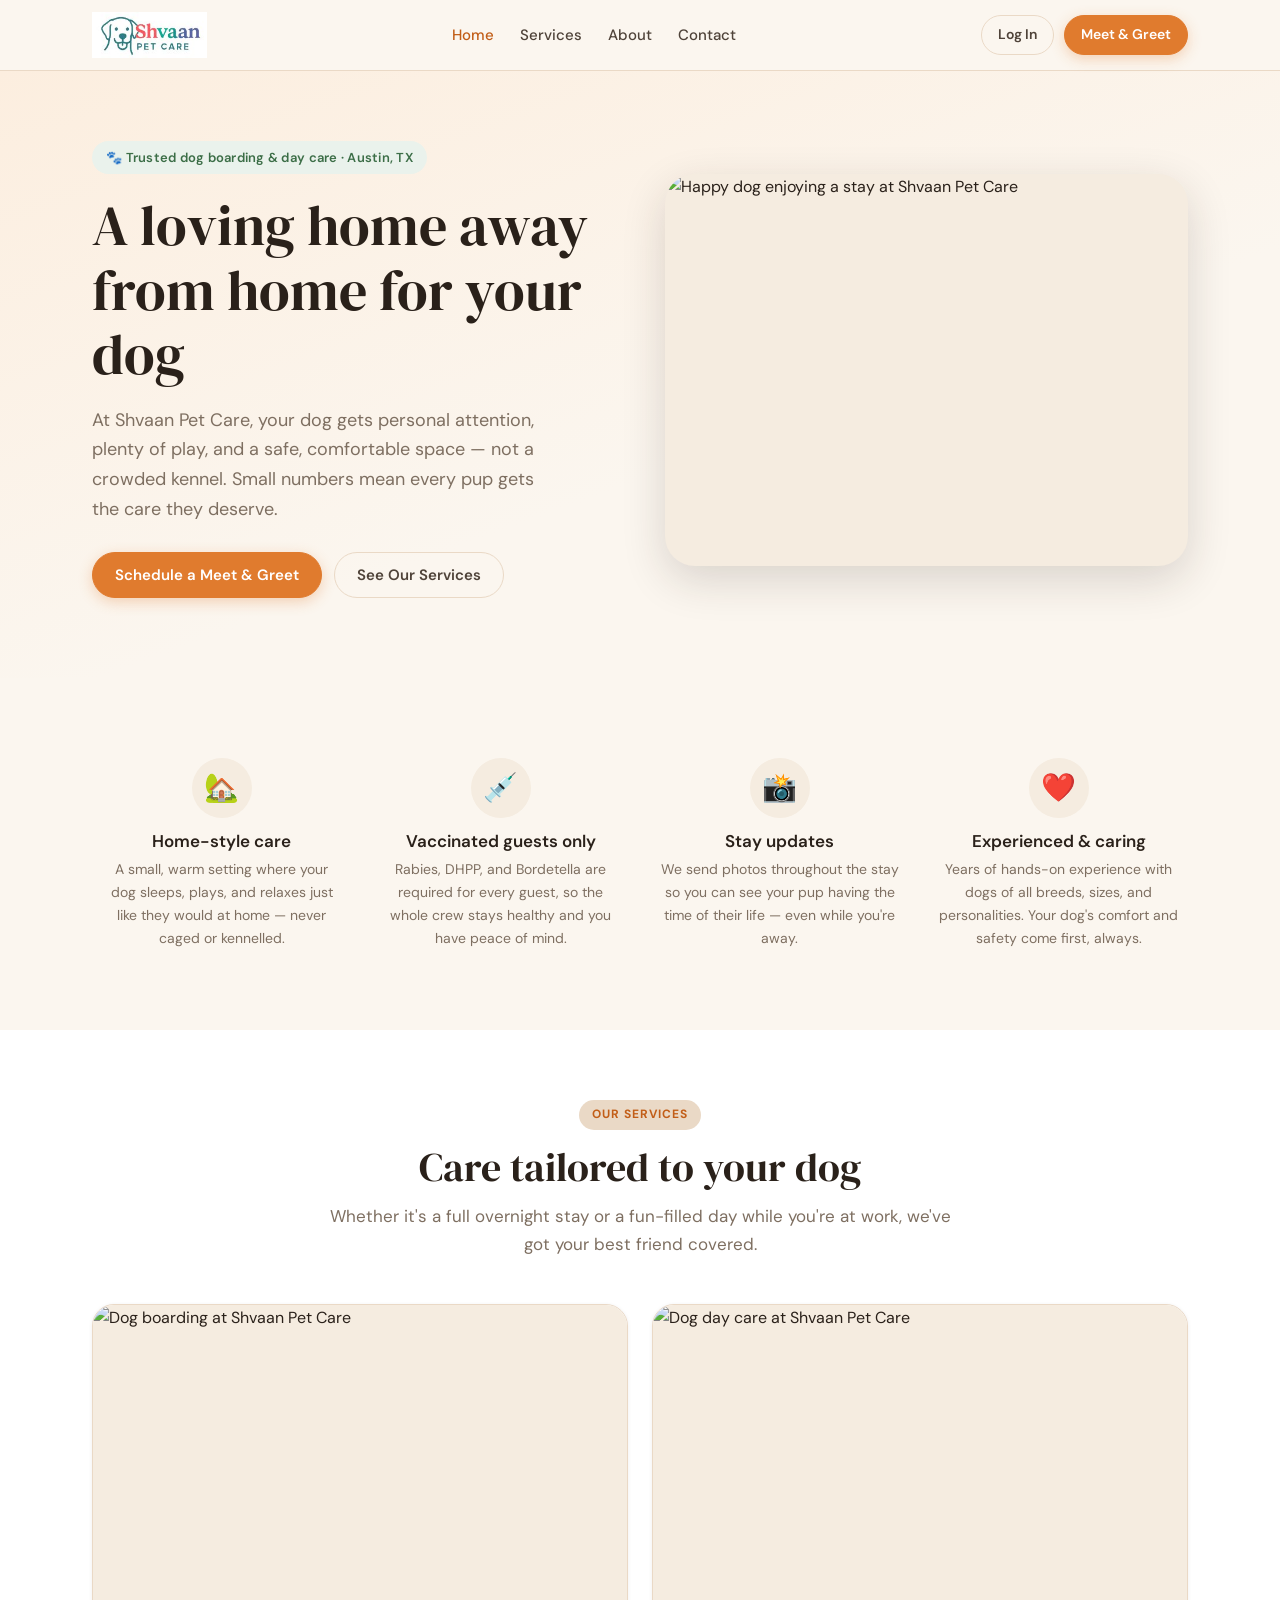
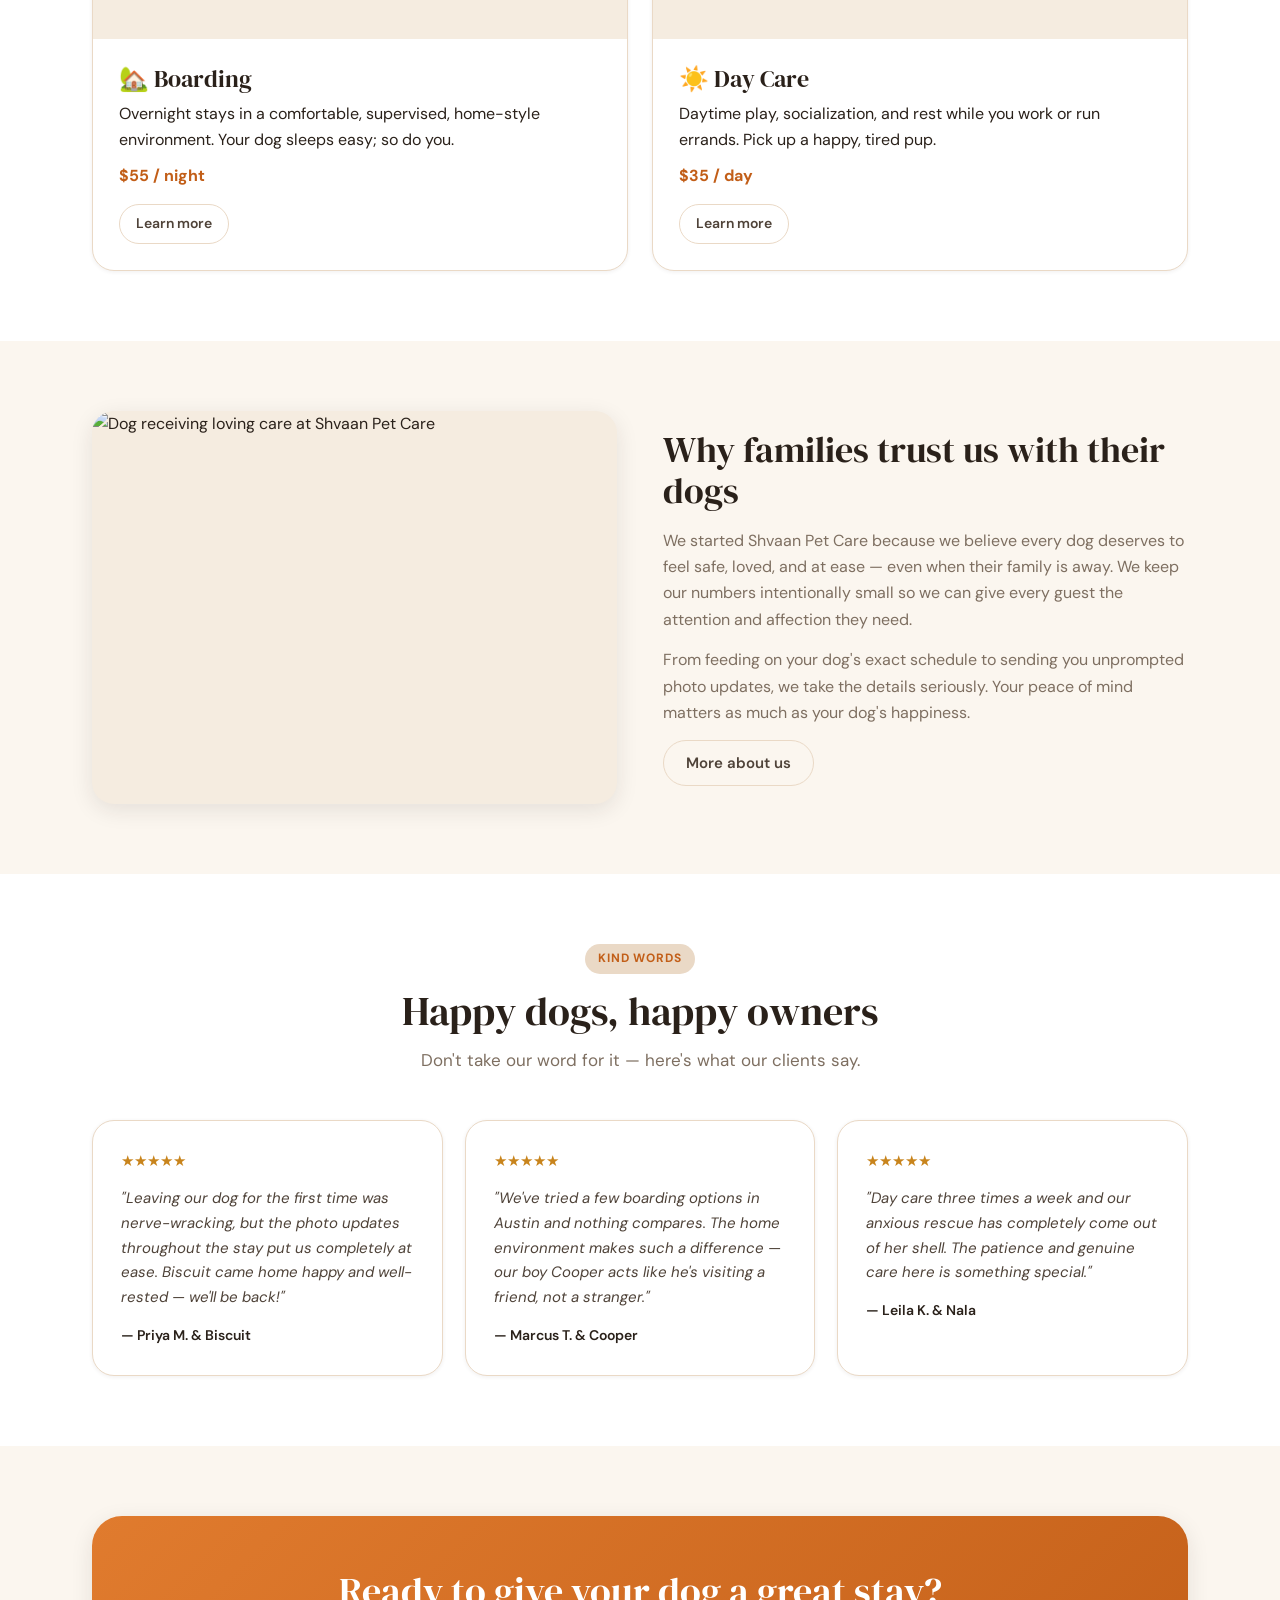
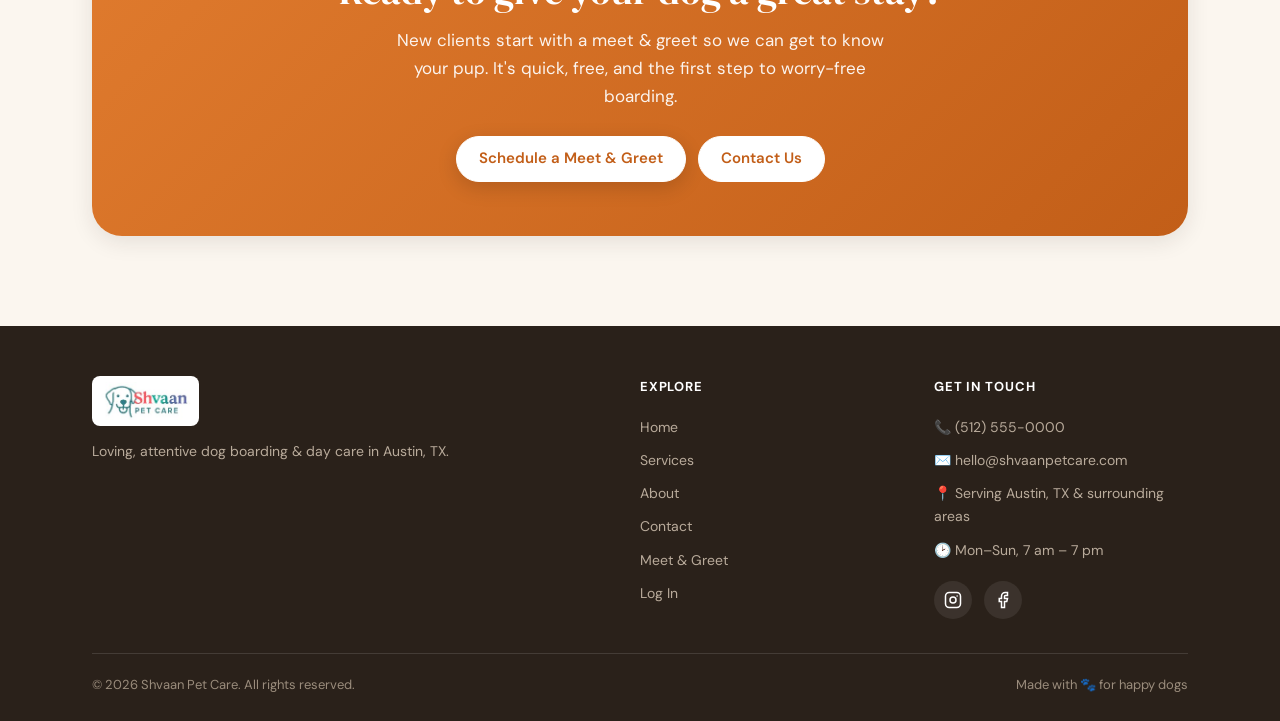
==== commit 3a9fd49b: "Add files via upload" ====
--- a/index.html
+++ b/index.html
@@ -12,18 +12,18 @@
 <body>
 <header class="site">
   <div class="wrap nav">
-    <a class="nav-logo" href="app.html"><img src="[data-uri]" alt="Shvaan Pet Care"></a>
-    <nav class="nav-links"><a href="app.html" class="active">Home</a><a href="services.html">Services</a><a href="about.html">About</a><a href="contact.html">Contact</a></nav>
+    <a class="nav-logo" href="index.html"><img src="[data-uri]" alt="Shvaan Pet Care"></a>
+    <nav class="nav-links"><a href="index.html" class="active">Home</a><a href="services.html">Services</a><a href="about.html">About</a><a href="contact.html">Contact</a></nav>
     <div class="nav-cta">
-      <a class="btn btn-ghost btn-sm" href="app.html">Client Login</a>
-      <a class="btn btn-primary btn-sm" href="book.html">Meet &amp; Greet</a>
+      <a class="btn btn-ghost btn-sm" href="app.html">Log In</a>
+      <a class="btn btn-primary btn-sm" href="meet-greet.html">Meet &amp; Greet</a>
       <button class="menu-toggle" onclick="document.getElementById('mm').classList.toggle('open')" aria-label="Menu"><svg viewBox="0 0 24 24" fill="none" stroke="currentColor" stroke-width="2"><line x1="3" y1="6" x2="21" y2="6"/><line x1="3" y1="12" x2="21" y2="12"/><line x1="3" y1="18" x2="21" y2="18"/></svg></button>
     </div>
   </div>
   <div class="mobile-menu" id="mm">
-    <a href="app.html">Home</a><a href="services.html">Services</a><a href="about.html">About</a><a href="contact.html">Contact</a>
-    <a class="btn btn-ghost" href="app.html">Client Login</a>
-    <a class="btn btn-primary" href="book.html">Meet &amp; Greet</a>
+    <a href="index.html">Home</a><a href="services.html">Services</a><a href="about.html">About</a><a href="contact.html">Contact</a>
+    <a class="btn btn-ghost" href="app.html">Log In</a>
+    <a class="btn btn-primary" href="meet-greet.html">Meet &amp; Greet</a>
   </div>
 </header>
 
@@ -34,7 +34,7 @@
       <h1>A loving home away from home for your dog</h1>
       <p class="lead">At Shvaan Pet Care, your dog gets personal attention, plenty of play, and a safe, comfortable space — not a crowded kennel. Small numbers mean every pup gets the care they deserve.</p>
       <div style="display:flex;gap:12px;flex-wrap:wrap;margin-top:8px">
-        <a class="btn btn-primary" href="book.html">Schedule a Meet &amp; Greet</a>
+        <a class="btn btn-primary" href="meet-greet.html">Schedule a Meet &amp; Greet</a>
         <a class="btn btn-ghost" href="services.html">See Our Services</a>
       </div>
     </div>
@@ -94,7 +94,7 @@
       <h2>Ready to give your dog a great stay?</h2>
       <p>New clients start with a meet &amp; greet so we can get to know your pup. It's quick, free, and the first step to worry-free boarding.</p>
       <div style="display:flex;gap:12px;justify-content:center;flex-wrap:wrap">
-        <a class="btn btn-primary" href="book.html">Schedule a Meet &amp; Greet</a>
+        <a class="btn btn-primary" href="meet-greet.html">Schedule a Meet &amp; Greet</a>
         <a class="btn btn-white" href="contact.html">Contact Us</a>
       </div>
     </div>
@@ -111,9 +111,9 @@
       <div>
         <h4>Explore</h4>
         <div class="f-links">
-          <a href="app.html">Home</a><a href="services.html">Services</a>
+          <a href="index.html">Home</a><a href="services.html">Services</a>
           <a href="about.html">About</a><a href="contact.html">Contact</a>
-          <a href="book.html">Meet &amp; Greet</a><a href="app.html">Client Login</a>
+          <a href="meet-greet.html">Meet &amp; Greet</a><a href="app.html">Log In</a>
         </div>
       </div>
       <div>
